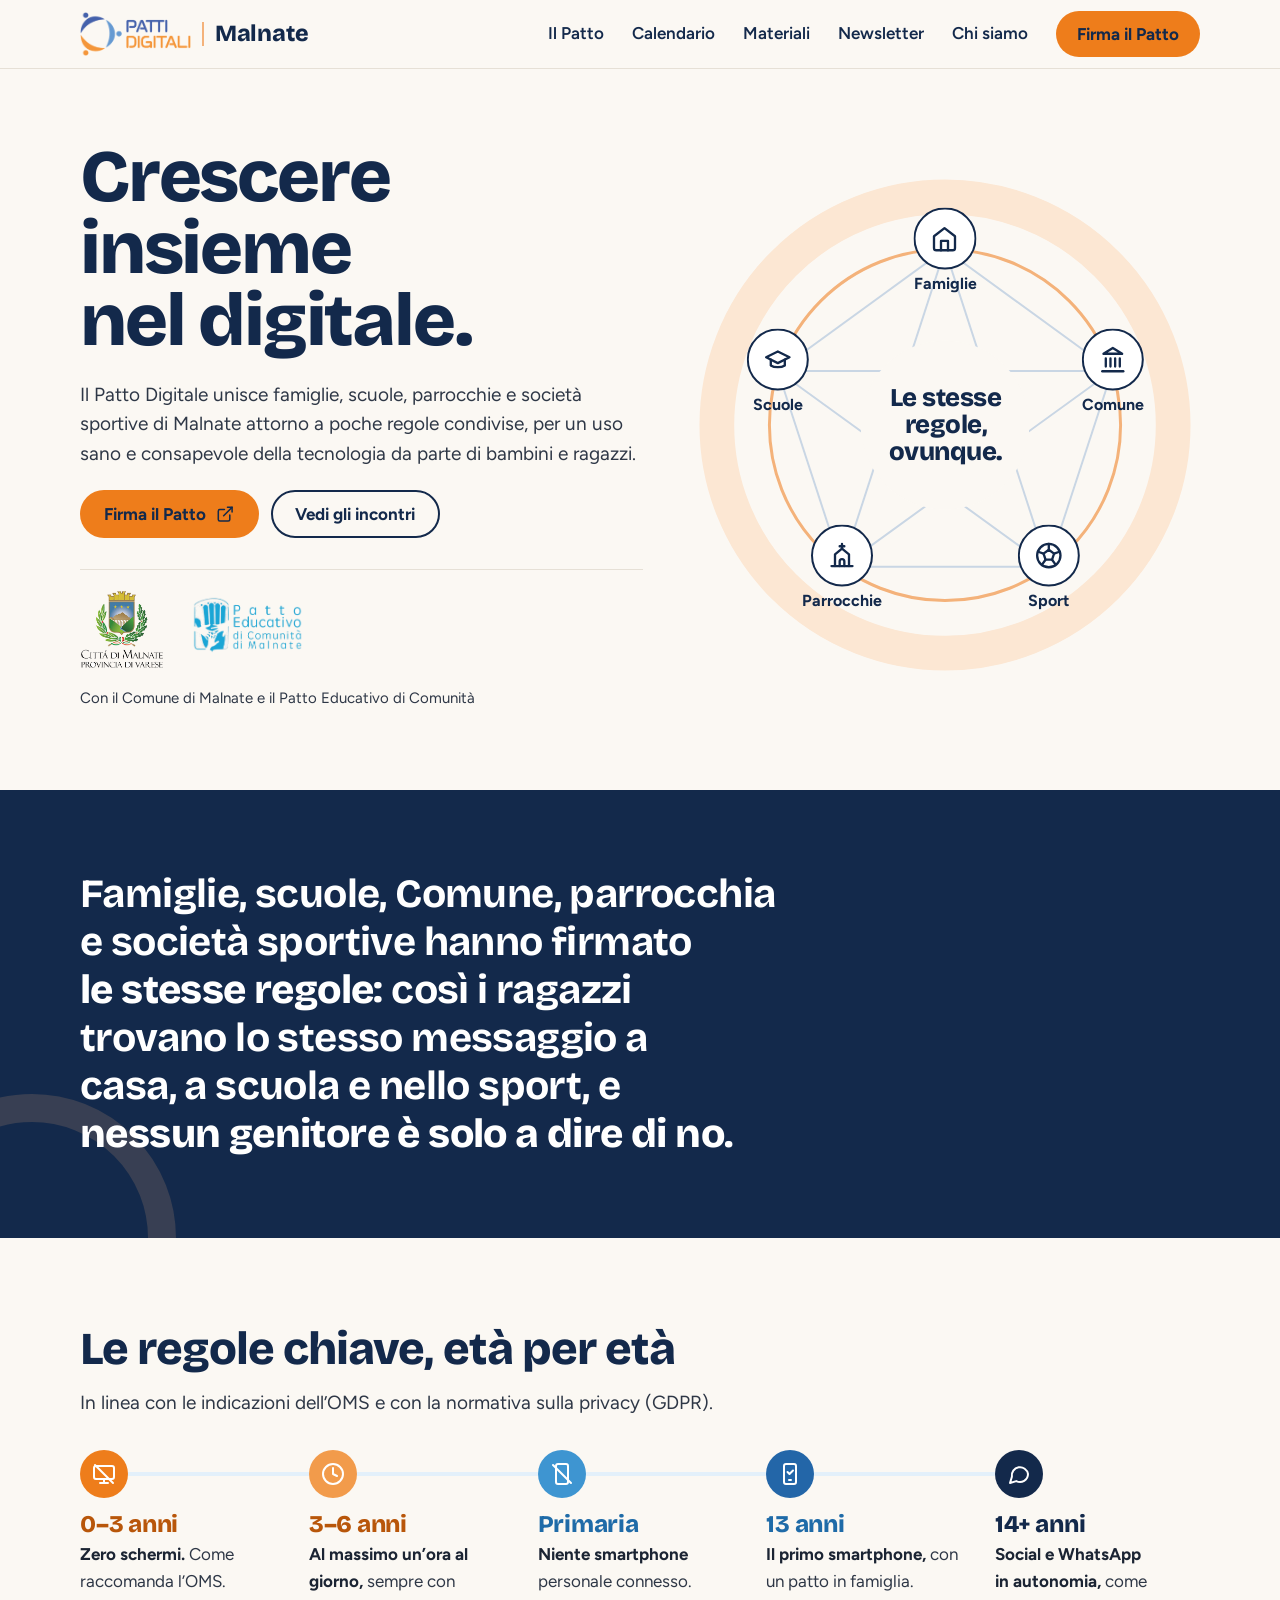
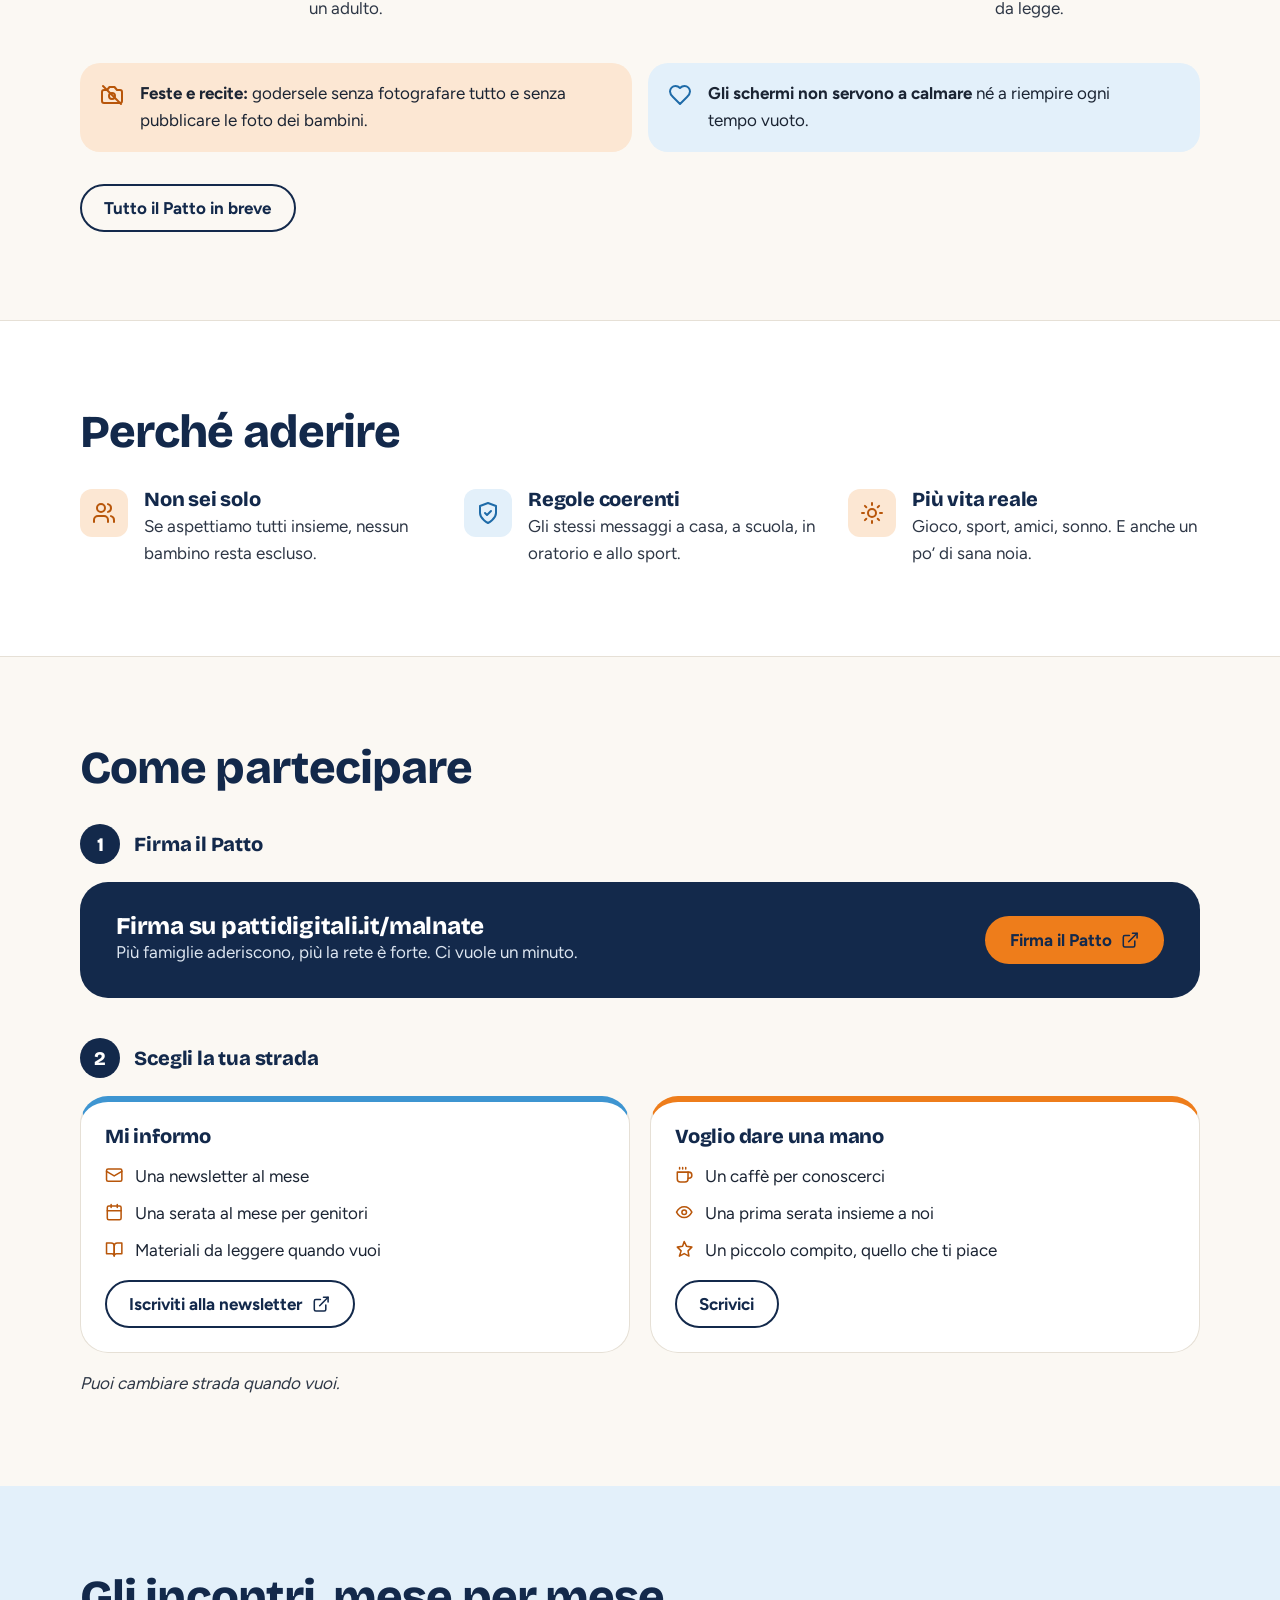
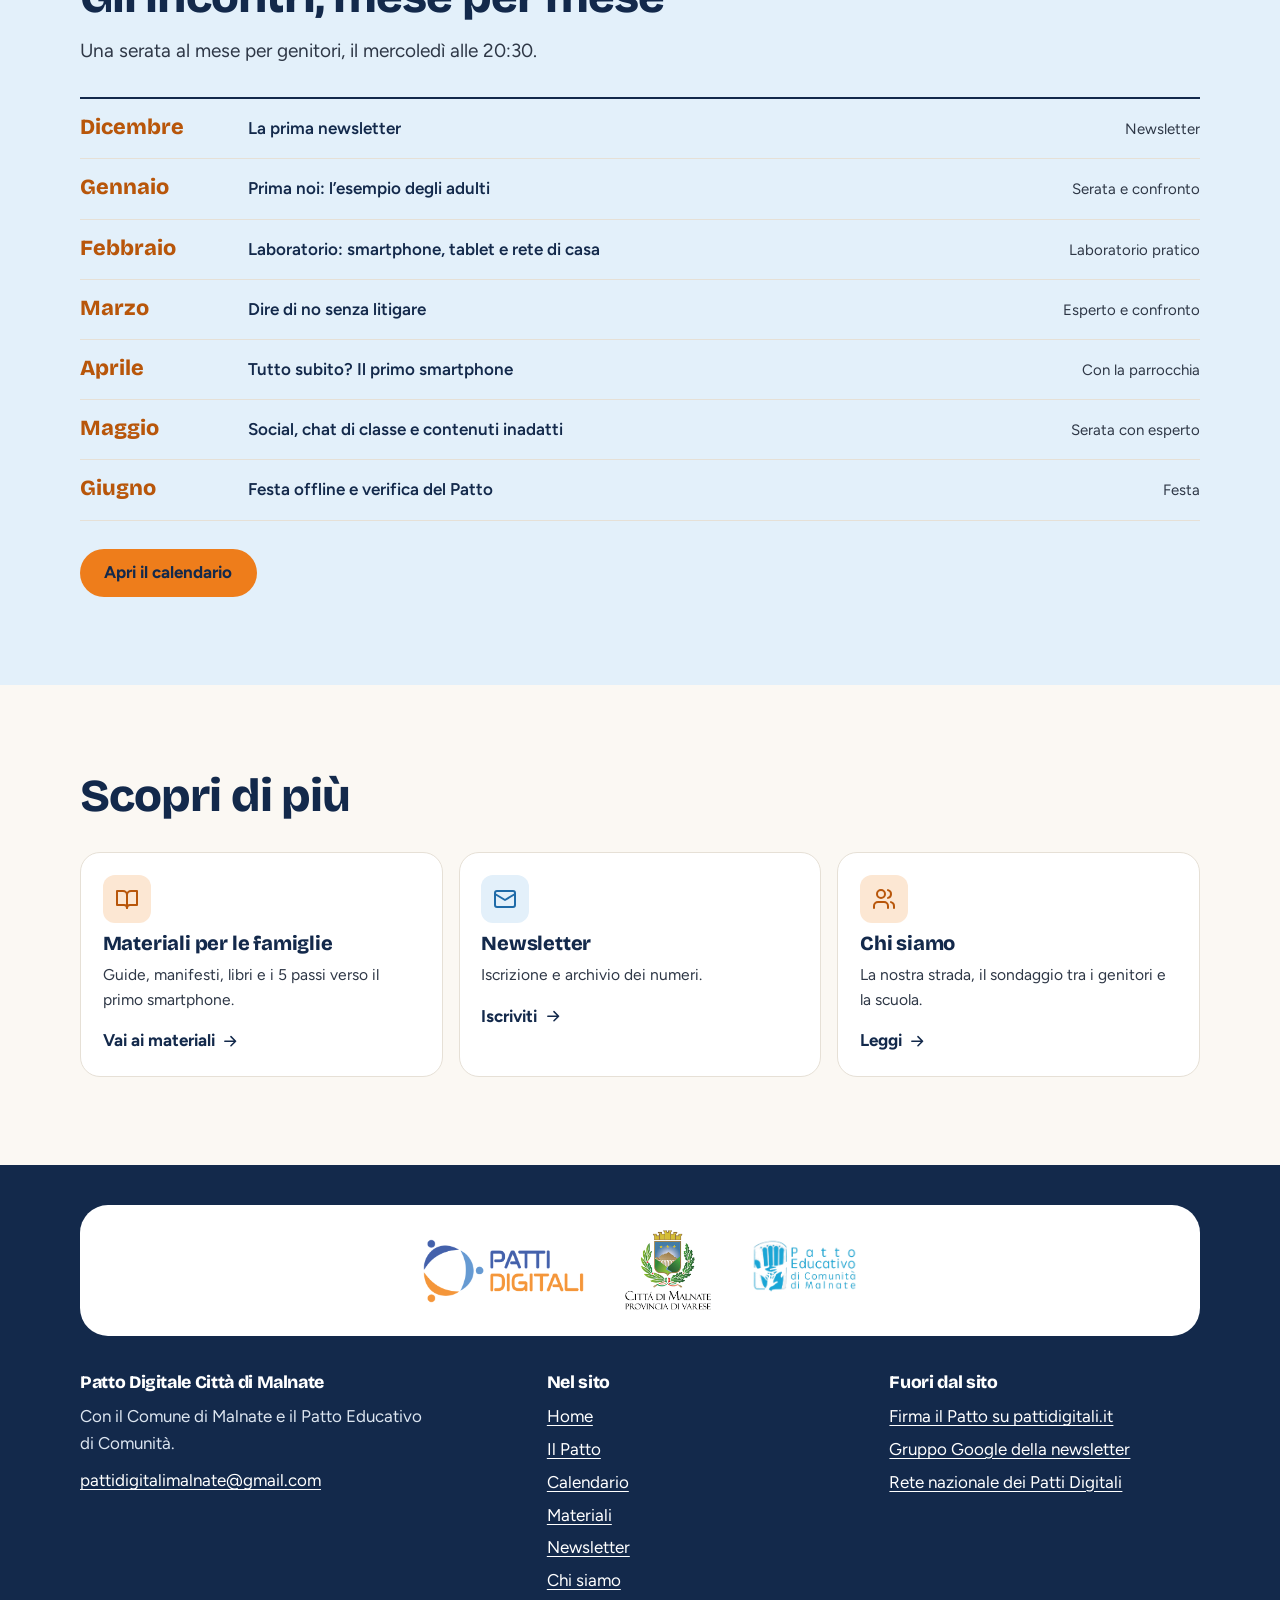
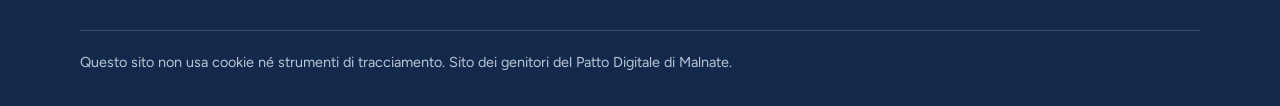
==== index.html @ 0e52ad3f "Nuovo logo e scritta Malnate accanto al logo nell'header Co-Authored-By: Claude Sonnet 5.5 <noreply@" ====
<!doctype html>
<html lang="it" class="no-js">
<head>
<meta charset="utf-8">
<meta name="viewport" content="width=device-width, initial-scale=1">
<title>Patti Digitali Malnate: crescere insieme nel digitale</title>
<meta name="description" content="Il Patto Digitale di Malnate unisce famiglie, scuole, Comune, parrocchie e società sportive attorno a poche regole condivise per un uso consapevole di smartphone e schermi.">
<meta name="theme-color" content="#13294b">
<meta property="og:type" content="website">
<meta property="og:locale" content="it_IT">
<meta property="og:site_name" content="Patti Digitali Malnate">
<meta property="og:title" content="Patti Digitali Malnate: crescere insieme nel digitale">
<meta property="og:description" content="Il Patto Digitale di Malnate unisce famiglie, scuole, Comune, parrocchie e società sportive attorno a poche regole condivise per un uso consapevole di smartphone e schermi.">
<meta property="og:image" content="assets/img/og-image.png">
<meta name="twitter:card" content="summary_large_image">
<link rel="icon" href="favicon.ico" sizes="any">
<link rel="icon" type="image/png" sizes="32x32" href="assets/img/favicon-32.png">
<link rel="apple-touch-icon" href="assets/img/apple-touch-icon.png">
<link rel="preload" href="assets/fonts/bricolage-grotesque-latin-wght-normal.woff2" as="font" type="font/woff2" crossorigin>
<link rel="preload" href="assets/fonts/figtree-latin-wght-normal.woff2" as="font" type="font/woff2" crossorigin>
<link rel="stylesheet" href="assets/css/style.css">
<script>document.documentElement.className="js"</script>
</head>
<body>
<a class="skip" href="#contenuto">Vai al contenuto</a>
<header class="site-header">
  <div class="container site-header__bar">
    <a class="brand" href="index.html" aria-label="Patti Digitali Malnate, pagina iniziale"><img src="assets/img/logo-patti-digitali.png" alt="" width="1000" height="398"><span class="brand__place">Malnate</span></a>
    <nav class="nav" aria-label="Menu principale" data-open="false">
      <button class="nav__toggle" type="button" aria-expanded="false" aria-controls="menu"><svg class="icon icon--s" viewBox="0 0 24 24" aria-hidden="true"><path d="M4 6h16M4 12h16M4 18h16"/></svg><span class="nav__toggle-label">Menu</span></button>
      <ul class="nav__list" id="menu">
        <li><a class="nav__link" href="il-patto.html">Il Patto</a></li><li><a class="nav__link" href="calendario.html">Calendario</a></li><li><a class="nav__link" href="materiali.html">Materiali</a></li><li><a class="nav__link" href="newsletter.html">Newsletter</a></li><li><a class="nav__link" href="chi-siamo.html">Chi siamo</a></li>
        <li class="nav__cta"><a class="btn btn--primary" href="https://pattidigitali.it/malnate/" target="_blank" rel="noopener">Firma il Patto</a></li>
      </ul>
    </nav>
  </div>
</header>
<main id="contenuto">

<section class="hero">
  <div class="container hero__grid">
    <div class="hero__text">
      <h1>Crescere insieme nel digitale.</h1>
      <p class="lead">Il Patto Digitale unisce famiglie, scuole, parrocchie e società sportive di Malnate attorno a poche regole condivise, per un uso sano e consapevole della tecnologia da parte di bambini e ragazzi.</p>
      <div class="btn-row">
        <a class="btn btn--primary" href="https://pattidigitali.it/malnate/" target="_blank" rel="noopener">Firma il Patto<svg class="icon icon--s" viewBox="0 0 24 24" aria-hidden="true"><path d="M15 3h6v6"/><path d="M10 14 21 3"/><path d="M18 13v6a2 2 0 0 1-2 2H5a2 2 0 0 1-2-2V8a2 2 0 0 1 2-2h6"/></svg></a>
        <a class="btn btn--ghost" href="calendario.html">Vedi gli incontri</a>
      </div>
      <div class="hero__partners">
        <img src="assets/img/logo-comune-malnate.png" alt="Città di Malnate, Provincia di Varese" width="329" height="312">
        <img src="assets/img/logo-patto-educativo.png" alt="Patto Educativo di Comunità di Malnate" width="245" height="150">
        <span>Con il Comune di Malnate e il Patto Educativo di Comunità</span>
      </div>
    </div>
    <div class="rete" role="group" aria-label="Famiglie, scuole, parrocchie, società sportive e Comune firmano le stesse regole">
  <svg class="rete__svg" viewBox="0 0 100 100" aria-hidden="true">
    <circle cx="50" cy="50" r="46" fill="none" stroke="#fce7d3" stroke-width="7"/>
    <circle cx="50" cy="50" r="35.4" fill="none" stroke="#f4b27a" stroke-width="0.6"/>
    <g stroke="#c9d6e4" stroke-width="0.4"><line x1="50" y1="14.6" x2="83.7" y2="39.1"/><line x1="50" y1="14.6" x2="70.8" y2="78.6"/><line x1="50" y1="14.6" x2="29.2" y2="78.6"/><line x1="50" y1="14.6" x2="16.3" y2="39.1"/><line x1="83.7" y1="39.1" x2="70.8" y2="78.6"/><line x1="83.7" y1="39.1" x2="29.2" y2="78.6"/><line x1="83.7" y1="39.1" x2="16.3" y2="39.1"/><line x1="70.8" y1="78.6" x2="29.2" y2="78.6"/><line x1="70.8" y1="78.6" x2="16.3" y2="39.1"/><line x1="29.2" y1="78.6" x2="16.3" y2="39.1"/></g>
    <circle cx="50" cy="50" r="17" fill="#fbf8f3"/>
  </svg>
  <p class="rete__center">Le stesse regole, ovunque.</p>
  <ul class="rete__list"><li class="rete__node" style="--x:50%;--y:14.6%;--i:0"><span class="rete__icon"><svg class="icon" viewBox="0 0 24 24" aria-hidden="true"><path d="m3 10 9-7 9 7v10a2 2 0 0 1-2 2H5a2 2 0 0 1-2-2z"/><path d="M9 22v-8h6v8"/></svg></span><span class="rete__label">Famiglie</span></li><li class="rete__node" style="--x:83.7%;--y:39.1%;--i:1"><span class="rete__icon"><svg class="icon" viewBox="0 0 24 24" aria-hidden="true"><path d="M3 22h18"/><path d="M6 18v-7M10 18v-7M14 18v-7M18 18v-7"/><path d="M12 2 20 7H4z"/></svg></span><span class="rete__label">Comune</span></li><li class="rete__node" style="--x:70.8%;--y:78.6%;--i:2"><span class="rete__icon"><svg class="icon" viewBox="0 0 24 24" aria-hidden="true"><circle cx="12" cy="12" r="10"/><path d="m12 7 4.5 3.3-1.7 5.2H9.2l-1.7-5.2z"/><path d="M12 7V2M16.5 10.3l4.6-1.6M14.8 15.5l2.9 4M9.2 15.5l-2.9 4M7.5 10.3 2.9 8.7"/></svg></span><span class="rete__label">Sport</span></li><li class="rete__node" style="--x:29.2%;--y:78.6%;--i:3"><span class="rete__icon"><svg class="icon" viewBox="0 0 24 24" aria-hidden="true"><path d="M12 2v4M10 4h4"/><path d="M6 21V11l6-5 6 5v10"/><path d="M3 21h18"/><path d="M10 21v-4a2 2 0 0 1 4 0v4"/></svg></span><span class="rete__label">Parrocchie</span></li><li class="rete__node" style="--x:16.3%;--y:39.1%;--i:4"><span class="rete__icon"><svg class="icon" viewBox="0 0 24 24" aria-hidden="true"><path d="M22 10 12 5 2 10l10 5 10-5z"/><path d="M6 12v5c3 2 9 2 12 0v-5"/></svg></span><span class="rete__label">Scuole</span></li></ul>
</div>
  </div>
</section>

<section class="band">
  <div class="container">
    <blockquote class="band__quote">Famiglie, scuole, Comune, parrocchia e società sportive hanno firmato <strong>le stesse regole</strong>: così i ragazzi trovano lo stesso messaggio a casa, a scuola e nello sport, e <strong>nessun genitore è solo a dire di no</strong>.</blockquote>
  </div>
</section>

<section class="section">
  <div class="container">
    <div class="section__head">
      <h2>Le regole chiave, età per età</h2>
      <p class="lead">In linea con le indicazioni dell’OMS e con la normativa sulla privacy (GDPR).</p>
    </div>
    <ol class="eta" aria-label="Le regole, dall’infanzia all’adolescenza"><li class="eta__item" style="--c:#ee7d1b;--c-text:#b8560a">
  <span class="eta__icon"><svg class="icon" viewBox="0 0 24 24" aria-hidden="true"><rect x="2" y="4" width="20" height="13" rx="2"/><path d="M8 21h8M12 17v4"/><path d="M3 3l18 18"/></svg></span>
  <div>
    <h3 class="eta__age">0–3 anni</h3>
    <p class="eta__text"><strong>Zero schermi.</strong> Come raccomanda l’OMS.</p>
  </div>
</li><li class="eta__item" style="--c:#f29b4b;--c-text:#b8560a">
  <span class="eta__icon"><svg class="icon" viewBox="0 0 24 24" aria-hidden="true"><circle cx="12" cy="12" r="10"/><path d="M12 6v6l4 2"/></svg></span>
  <div>
    <h3 class="eta__age">3–6 anni</h3>
    <p class="eta__text"><strong>Al massimo un’ora al giorno,</strong> sempre con un adulto.</p>
  </div>
</li><li class="eta__item" style="--c:#3e95d1;--c-text:#1f6ba8">
  <span class="eta__icon"><svg class="icon" viewBox="0 0 24 24" aria-hidden="true"><rect x="6" y="2" width="12" height="20" rx="2"/><path d="M3 3l18 18"/></svg></span>
  <div>
    <h3 class="eta__age">Primaria</h3>
    <p class="eta__text"><strong>Niente smartphone</strong> personale connesso.</p>
  </div>
</li><li class="eta__item" style="--c:#2366a8;--c-text:#1f6ba8">
  <span class="eta__icon"><svg class="icon" viewBox="0 0 24 24" aria-hidden="true"><rect x="6" y="2" width="12" height="20" rx="2"/><path d="M11 18h2"/><path d="m9.5 10 2 2 3.5-3.5"/></svg></span>
  <div>
    <h3 class="eta__age">13 anni</h3>
    <p class="eta__text"><strong>Il primo smartphone,</strong> con un patto in famiglia.</p>
  </div>
</li><li class="eta__item" style="--c:#13294b;--c-text:#13294b">
  <span class="eta__icon"><svg class="icon" viewBox="0 0 24 24" aria-hidden="true"><path d="M21 12a8 8 0 0 1-11.7 7.1L3 21l1.9-6.3A8 8 0 1 1 21 12z"/></svg></span>
  <div>
    <h3 class="eta__age">14+ anni</h3>
    <p class="eta__text"><strong>Social e WhatsApp in autonomia,</strong> come da legge.</p>
  </div>
</li></ol>
    <div class="notes">
  <p class="note"><svg class="icon" viewBox="0 0 24 24" aria-hidden="true"><path d="M14.5 4h-5L7 7H4a2 2 0 0 0-2 2v9a2 2 0 0 0 2 2h16a2 2 0 0 0 2-2V9a2 2 0 0 0-2-2h-3z"/><circle cx="12" cy="13" r="3"/><path d="M3 3l18 18"/></svg><span><strong>Feste e recite:</strong> godersele senza fotografare tutto e senza pubblicare le foto dei bambini.</span></p>
  <p class="note note--sky"><svg class="icon" viewBox="0 0 24 24" aria-hidden="true"><path d="M19 14c1.5-1.5 3-3.2 3-5.5A5.5 5.5 0 0 0 16.5 3c-1.8 0-3 .5-4.5 2-1.5-1.5-2.7-2-4.5-2A5.5 5.5 0 0 0 2 8.5c0 2.3 1.5 4 3 5.5l7 7z"/></svg><span><strong>Gli schermi non servono a calmare</strong> né a riempire ogni tempo vuoto.</span></p>
</div>
    <p style="margin-top:2rem"><a class="btn btn--ghost" href="il-patto.html">Tutto il Patto in breve</a></p>
  </div>
</section>

<section class="section section--white">
  <div class="container">
    <div class="section__head"><h2>Perché aderire</h2></div>
    <ul class="reasons">
      <li class="reason"><span class="reason__icon"><svg class="icon" viewBox="0 0 24 24" aria-hidden="true"><path d="M16 21v-2a4 4 0 0 0-4-4H6a4 4 0 0 0-4 4v2"/><circle cx="9" cy="7" r="4"/><path d="M22 21v-2a4 4 0 0 0-3-3.87"/><path d="M16 3.13a4 4 0 0 1 0 7.75"/></svg></span><div><h3>Non sei solo</h3><p>Se aspettiamo tutti insieme, nessun bambino resta escluso.</p></div></li>
      <li class="reason"><span class="reason__icon"><svg class="icon" viewBox="0 0 24 24" aria-hidden="true"><path d="M12 22s8-4 8-10V5l-8-3-8 3v7c0 6 8 10 8 10z"/><path d="m9 12 2 2 4-4"/></svg></span><div><h3>Regole coerenti</h3><p>Gli stessi messaggi a casa, a scuola, in oratorio e allo sport.</p></div></li>
      <li class="reason"><span class="reason__icon"><svg class="icon" viewBox="0 0 24 24" aria-hidden="true"><circle cx="12" cy="12" r="4"/><path d="M12 2v2M12 20v2M4.9 4.9l1.4 1.4M17.7 17.7l1.4 1.4M2 12h2M20 12h2M4.9 19.1l1.4-1.4M17.7 6.3l1.4-1.4"/></svg></span><div><h3>Più vita reale</h3><p>Gioco, sport, amici, sonno. E anche un po’ di sana noia.</p></div></li>
    </ul>
  </div>
</section>

<section class="section" id="partecipa">
  <div class="container">
    <div class="section__head"><h2>Come partecipare</h2></div>
    <div class="steps">
      <div class="step">
        <div class="step__title"><span class="step__n" aria-hidden="true">1</span><h3>Firma il Patto</h3></div>
        <div class="sign">
          <div>
            <h3>Firma su pattidigitali.it/malnate</h3>
            <p>Più famiglie aderiscono, più la rete è forte. Ci vuole un minuto.</p>
          </div>
          <a class="btn btn--primary" href="https://pattidigitali.it/malnate/" target="_blank" rel="noopener">Firma il Patto<svg class="icon icon--s" viewBox="0 0 24 24" aria-hidden="true"><path d="M15 3h6v6"/><path d="M10 14 21 3"/><path d="M18 13v6a2 2 0 0 1-2 2H5a2 2 0 0 1-2-2V8a2 2 0 0 1 2-2h6"/></svg></a>
        </div>
      </div>
      <div class="step">
        <div class="step__title"><span class="step__n" aria-hidden="true">2</span><h3>Scegli la tua strada</h3></div>
        <div class="paths">
          <div class="path path--info">
            <h3>Mi informo</h3>
            <ul class="path__list">
              <li><svg class="icon icon--s" viewBox="0 0 24 24" aria-hidden="true"><rect x="2" y="4" width="20" height="16" rx="2"/><path d="m22 7-10 6L2 7"/></svg><span>Una newsletter al mese</span></li>
              <li><svg class="icon icon--s" viewBox="0 0 24 24" aria-hidden="true"><rect x="3" y="4" width="18" height="18" rx="2"/><path d="M16 2v4M8 2v4M3 10h18"/></svg><span>Una serata al mese per genitori</span></li>
              <li><svg class="icon icon--s" viewBox="0 0 24 24" aria-hidden="true"><path d="M2 4h6a4 4 0 0 1 4 4v13a3 3 0 0 0-3-3H2z"/><path d="M22 4h-6a4 4 0 0 0-4 4v13a3 3 0 0 1 3-3h7z"/></svg><span>Materiali da leggere quando vuoi</span></li>
            </ul>
            <a class="btn btn--ghost" href="https://groups.google.com/g/pattidigitalimalnate" target="_blank" rel="noopener">Iscriviti alla newsletter<svg class="icon icon--s" viewBox="0 0 24 24" aria-hidden="true"><path d="M15 3h6v6"/><path d="M10 14 21 3"/><path d="M18 13v6a2 2 0 0 1-2 2H5a2 2 0 0 1-2-2V8a2 2 0 0 1 2-2h6"/></svg></a>
          </div>
          <div class="path path--help">
            <h3>Voglio dare una mano</h3>
            <ul class="path__list">
              <li><svg class="icon icon--s" viewBox="0 0 24 24" aria-hidden="true"><path d="M17 8h1a4 4 0 1 1 0 8h-1"/><path d="M3 8h14v9a4 4 0 0 1-4 4H7a4 4 0 0 1-4-4z"/><path d="M6 2v2M10 2v2M14 2v2"/></svg><span>Un caffè per conoscerci</span></li>
              <li><svg class="icon icon--s" viewBox="0 0 24 24" aria-hidden="true"><path d="M2 12s3.6-7 10-7 10 7 10 7-3.6 7-10 7-10-7-10-7z"/><circle cx="12" cy="12" r="3"/></svg><span>Una prima serata insieme a noi</span></li>
              <li><svg class="icon icon--s" viewBox="0 0 24 24" aria-hidden="true"><path d="m12 2 3.1 6.3 6.9 1-5 4.9 1.2 6.8-6.2-3.3-6.2 3.3L8 14.2l-5-4.9 6.9-1z"/></svg><span>Un piccolo compito, quello che ti piace</span></li>
            </ul>
            <a class="btn btn--ghost" href="mailto:pattidigitalimalnate@gmail.com">Scrivici</a>
          </div>
        </div>
        <p class="hint">Puoi cambiare strada quando vuoi.</p>
      </div>
    </div>
  </div>
</section>

<section class="section section--sky">
  <div class="container">
    <div class="section__head">
      <h2>Gli incontri, mese per mese</h2>
      <p class="lead">Una serata al mese per genitori, il mercoledì alle 20:30.</p>
    </div>
    <ol class="agenda" data-agenda aria-live="polite"><li class="agenda__row"><span class="agenda__title">Carico il calendario…</span></li></ol>
<noscript><p>Per vedere il calendario serve JavaScript. In alternativa scrivici e ti rispondiamo.</p></noscript>
    <p style="margin-top:1.75rem"><a class="btn btn--primary" href="calendario.html">Apri il calendario</a></p>
  </div>
</section>

<section class="section">
  <div class="container">
    <div class="section__head"><h2>Scopri di più</h2></div>
    <div class="cards-link">
      <a class="card-link" href="materiali.html"><span class="card-link__icon"><svg class="icon" viewBox="0 0 24 24" aria-hidden="true"><path d="M2 4h6a4 4 0 0 1 4 4v13a3 3 0 0 0-3-3H2z"/><path d="M22 4h-6a4 4 0 0 0-4 4v13a3 3 0 0 1 3-3h7z"/></svg></span><h3>Materiali per le famiglie</h3><p>Guide, manifesti, libri e i 5 passi verso il primo smartphone.</p><span class="card-link__go">Vai ai materiali <svg class="icon icon--s" viewBox="0 0 24 24" aria-hidden="true"><path d="M5 12h14M13 6l6 6-6 6"/></svg></span></a>
      <a class="card-link" href="newsletter.html"><span class="card-link__icon"><svg class="icon" viewBox="0 0 24 24" aria-hidden="true"><rect x="2" y="4" width="20" height="16" rx="2"/><path d="m22 7-10 6L2 7"/></svg></span><h3>Newsletter</h3><p>Iscrizione e archivio dei numeri.</p><span class="card-link__go">Iscriviti <svg class="icon icon--s" viewBox="0 0 24 24" aria-hidden="true"><path d="M5 12h14M13 6l6 6-6 6"/></svg></span></a>
      <a class="card-link" href="chi-siamo.html"><span class="card-link__icon"><svg class="icon" viewBox="0 0 24 24" aria-hidden="true"><path d="M16 21v-2a4 4 0 0 0-4-4H6a4 4 0 0 0-4 4v2"/><circle cx="9" cy="7" r="4"/><path d="M22 21v-2a4 4 0 0 0-3-3.87"/><path d="M16 3.13a4 4 0 0 1 0 7.75"/></svg></span><h3>Chi siamo</h3><p>La nostra strada, il sondaggio tra i genitori e la scuola.</p><span class="card-link__go">Leggi <svg class="icon icon--s" viewBox="0 0 24 24" aria-hidden="true"><path d="M5 12h14M13 6l6 6-6 6"/></svg></span></a>
    </div>
  </div>
</section>

</main>
<footer class="site-footer">
  <div class="container">
    <div class="partners">
      <img src="assets/img/logo-patti-digitali.png" alt="Patti Digitali" width="1000" height="398">
      <img class="is-tall" src="assets/img/logo-comune-malnate.png" alt="Città di Malnate, Provincia di Varese" width="329" height="312">
      <img src="assets/img/logo-patto-educativo.png" alt="Patto Educativo di Comunità di Malnate" width="245" height="150">
    </div>
    <div class="footer-grid">
      <div>
        <h2>Patto Digitale Città di Malnate</h2>
        <p>Con il Comune di Malnate e il Patto Educativo di Comunità.</p>
        <p style="margin-top:.6rem"><a href="mailto:pattidigitalimalnate@gmail.com">pattidigitalimalnate@gmail.com</a></p>
      </div>
      <div>
        <h2>Nel sito</h2>
        <ul><li><a href="index.html">Home</a></li><li><a href="il-patto.html">Il Patto</a></li><li><a href="calendario.html">Calendario</a></li><li><a href="materiali.html">Materiali</a></li><li><a href="newsletter.html">Newsletter</a></li><li><a href="chi-siamo.html">Chi siamo</a></li></ul>
      </div>
      <div>
        <h2>Fuori dal sito</h2>
        <ul>
          <li><a href="https://pattidigitali.it/malnate/" target="_blank" rel="noopener">Firma il Patto su pattidigitali.it</a></li>
          <li><a href="https://groups.google.com/g/pattidigitalimalnate" target="_blank" rel="noopener">Gruppo Google della newsletter</a></li>
          <li><a href="https://pattidigitali.it" target="_blank" rel="noopener">Rete nazionale dei Patti Digitali</a></li>
        </ul>
      </div>
    </div>
    <p class="footer-legal">Questo sito non usa cookie né strumenti di tracciamento. Sito dei genitori del Patto Digitale di Malnate.</p>
  </div>
</footer>
<script src="assets/js/main.js" defer></script>
</body>
</html>
---- assets/css/style.css ----
/* Patti Digitali Malnate — stile condiviso. Mobile prima, poi laptop (da 60rem). */

@font-face {
  font-family: "Bricolage Grotesque";
  src: url("../fonts/bricolage-grotesque-latin-wght-normal.woff2") format("woff2");
  font-weight: 200 800;
  font-display: swap;
}
@font-face {
  font-family: "Figtree";
  src: url("../fonts/figtree-latin-wght-normal.woff2") format("woff2");
  font-weight: 300 900;
  font-display: swap;
}

:root {
  --navy: #13294b;
  --ink: #1b2433;
  --ink-soft: #2e3746;
  --orange: #ee7d1b;
  --orange-deep: #b8560a;
  --peach: #f4b27a;
  --peach-pale: #fce7d3;
  --cream: #fbf8f3;
  --sky: #e3f0fa;
  --blue: #2366a8;
  --blue-mid: #3e95d1;
  --blue-deep: #1f6ba8;
  --line: #e6e0d6;
  --grey: #ece8e0;
  --white: #fff;

  --display: "Bricolage Grotesque", "Trebuchet MS", system-ui, sans-serif;
  --text: "Figtree", system-ui, -apple-system, "Segoe UI", sans-serif;

  --r-s: 0.75rem;
  --r-m: 1.25rem;
  --r-l: 1.75rem;
  --gutter: 1.25rem;
  --section: clamp(3rem, 8vw, 5.5rem);
}

*,
*::before,
*::after {
  box-sizing: border-box;
}

html {
  -webkit-text-size-adjust: 100%;
  scroll-behavior: smooth;
}

body {
  margin: 0;
  font-family: var(--text);
  font-size: 1.0625rem;
  line-height: 1.6;
  color: var(--ink);
  background: var(--cream);
  overflow-x: hidden;
}

img,
svg {
  display: block;
  max-width: 100%;
}

h1,
h2,
h3 {
  margin: 0;
  font-family: var(--display);
  font-weight: 800;
  line-height: 1.05;
  letter-spacing: -0.02em;
  color: var(--navy);
  text-wrap: balance;
}
h1 { font-size: clamp(2.5rem, 9vw, 4.6rem); letter-spacing: -0.03em; line-height: 0.98; }
h2 { font-size: clamp(1.85rem, 5.6vw, 2.85rem); }
h3 { font-size: 1.25rem; letter-spacing: -0.01em; }

p { margin: 0; text-wrap: pretty; }
a { color: var(--navy); text-underline-offset: 0.18em; }
a:hover { color: var(--orange-deep); }

:focus-visible {
  outline: 3px solid var(--blue-mid);
  outline-offset: 3px;
  border-radius: 4px;
}

.container {
  width: min(100% - 2 * var(--gutter), 70rem);
  margin-inline: auto;
}

.skip {
  position: absolute;
  left: 1rem;
  top: -4rem;
  z-index: 100;
  padding: 0.6rem 1rem;
  background: var(--navy);
  color: var(--white);
  border-radius: var(--r-s);
}
.skip:focus { top: 1rem; color: var(--white); }

.icon {
  width: 1.5rem;
  height: 1.5rem;
  flex: none;
  fill: none;
  stroke: currentColor;
  stroke-width: 2;
  stroke-linecap: round;
  stroke-linejoin: round;
}
.icon--s { width: 1.15rem; height: 1.15rem; }

/* ---------- Pulsanti ---------- */
.btn {
  display: inline-flex;
  align-items: center;
  justify-content: center;
  gap: 0.6rem;
  min-height: 3rem;
  padding: 0.7rem 1.4rem;
  border-radius: 999px;
  border: 2px solid transparent;
  font: 700 1.0625rem/1.2 var(--text);
  text-decoration: none;
  cursor: pointer;
  transition: background-color 0.15s, color 0.15s, border-color 0.15s;
}
.btn--primary { background: var(--orange); color: var(--navy); }
.btn--primary:hover { background: #ff8f2e; color: var(--navy); }
.btn--ghost { border-color: var(--navy); color: var(--navy); background: transparent; }
.btn--ghost:hover { background: var(--navy); color: var(--white); }
.btn--on-dark { border-color: var(--peach); color: var(--white); background: transparent; }
.btn--on-dark:hover { background: var(--white); color: var(--navy); border-color: var(--white); }
.btn-row { display: flex; flex-wrap: wrap; gap: 0.75rem; }

/* ---------- Intestazione ---------- */
.site-header {
  position: sticky;
  top: 0;
  z-index: 50;
  background: rgba(251, 248, 243, 0.96);
  border-bottom: 1px solid var(--line);
  backdrop-filter: blur(8px);
}
.site-header__bar {
  display: flex;
  align-items: center;
  justify-content: space-between;
  gap: 1rem;
  min-height: 4.25rem;
}
.brand { display: flex; align-items: center; gap: 0.7rem; text-decoration: none; }
.brand img { height: 2.5rem; width: auto; }
.brand__place {
  padding-left: 0.7rem;
  border-left: 2px solid var(--peach);
  font: 800 1.2rem/1 var(--display);
  letter-spacing: -0.01em;
  color: var(--navy);
}

.nav__toggle {
  display: inline-flex;
  align-items: center;
  gap: 0.5rem;
  min-height: 2.75rem;
  padding: 0.4rem 0.9rem;
  border: 2px solid var(--navy);
  border-radius: 999px;
  background: transparent;
  color: var(--navy);
  font: 700 1rem/1 var(--text);
  cursor: pointer;
}
.nav__list {
  list-style: none;
  margin: 0;
  padding: 0;
}
.nav__link {
  display: block;
  padding: 0.7rem 0;
  font-weight: 600;
  color: var(--navy);
  text-decoration: none;
}
.nav__link:hover { color: var(--orange-deep); }
.nav__link[aria-current="page"] {
  box-shadow: inset 0 -3px 0 var(--orange);
}

/* Il menu a tendina vale solo se JavaScript è attivo: senza, i link restano visibili. */
.js .nav { position: static; }
.js .nav__list { display: none; }
.js .nav[data-open="true"] .nav__list {
  display: grid;
  position: absolute;
  left: 0;
  right: 0;
  top: 100%;
  padding: 0.5rem var(--gutter) 1.25rem;
  background: var(--white);
  border-bottom: 1px solid var(--line);
  box-shadow: 0 18px 30px -18px rgba(19, 41, 75, 0.35);
}
.js .nav[data-open="true"] .nav__link { padding: 0.9rem 0; border-bottom: 1px solid var(--line); }
.js .nav[data-open="true"] .nav__link[aria-current="page"] { box-shadow: none; color: var(--orange-deep); }
.nav__cta { margin-top: 1rem; }
.nav__cta .btn { width: 100%; }
html:not(.js) .site-header__bar { flex-wrap: wrap; padding-block: 0.5rem; }
html:not(.js) .nav__toggle { display: none; }
html:not(.js) .nav__list { display: flex; flex-wrap: wrap; gap: 0 1.25rem; }
html:not(.js) .nav__cta { display: none; }

@media (min-width: 60rem) {
  .brand img { height: 2.75rem; }
  .brand__place { font-size: 1.45rem; }
  .nav__toggle { display: none; }
  .js .nav__list,
  .js .nav[data-open="true"] .nav__list {
    display: flex;
    position: static;
    align-items: center;
    gap: 1.75rem;
    padding: 0;
    background: none;
    border: 0;
    box-shadow: none;
  }
  .nav__link,
  .js .nav[data-open="true"] .nav__link { padding: 0.5rem 0; border: 0; }
  .nav__cta { margin: 0; }
  .nav__cta .btn { width: auto; min-height: 2.75rem; padding-inline: 1.2rem; }
}

/* ---------- Sezioni ---------- */
.section { padding-block: var(--section); }
.section--tight { padding-block: calc(var(--section) * 0.6); }
.section--white { background: var(--white); border-block: 1px solid var(--line); }
.section--sky { background: var(--sky); }
.section__head { display: grid; gap: 0.9rem; max-width: 46rem; margin-bottom: 2rem; }
.lead { font-size: 1.1875rem; line-height: 1.55; color: var(--ink-soft); max-width: 40rem; }

/* anelli decorativi, come sulla locandina */
.rings { position: relative; overflow: hidden; isolation: isolate; }
.rings::before,
.rings::after {
  content: "";
  position: absolute;
  border-radius: 50%;
  z-index: -1;
  pointer-events: none;
}
.rings::before {
  right: -7.5rem;
  top: -8.5rem;
  width: 15rem;
  height: 15rem;
  border: 1.5rem solid var(--peach-pale);
}
.rings::after { display: none; }
@media (min-width: 60rem) {
  .rings::before { right: -8rem; top: -10rem; width: 26rem; height: 26rem; border-width: 2.25rem; }
  .rings::after { display: block; right: -1rem; top: -2rem; width: 13rem; height: 13rem; border: 2px solid var(--peach); }
}

/* ---------- Home: prima schermata ---------- */
.hero { padding-block: 2.5rem 3rem; }
.hero__grid { display: grid; gap: 2.5rem; align-items: center; }
.hero__text { display: grid; gap: 1.4rem; }
.hero__partners {
  display: flex;
  flex-wrap: wrap;
  align-items: center;
  gap: 1rem 1.75rem;
  margin-top: 0.5rem;
  padding-top: 1.25rem;
  border-top: 1px solid var(--line);
  font-size: 0.9375rem;
  color: var(--ink-soft);
}
.hero__partners img { height: 4.25rem; width: auto; }
.hero__partners img:first-child { height: 5rem; }
@media (min-width: 60rem) {
  .hero { padding-block: 4.5rem 5rem; }
  .hero__grid { grid-template-columns: 1.05fr 0.95fr; gap: 3rem; }
}

/* La rete: cinque attori attorno a un solo messaggio. */
.rete {
  position: relative;
  width: min(100%, 31rem);
  aspect-ratio: 1;
  margin-inline: auto;
}
.rete__svg { position: absolute; inset: 0; width: 100%; height: 100%; }
.rete__center {
  position: absolute;
  inset: 33%;
  display: grid;
  place-items: center;
  text-align: center;
  font: 800 clamp(1.05rem, 4.4vw, 1.6rem) / 1.05 var(--display);
  letter-spacing: -0.02em;
  color: var(--navy);
}
.rete__list { list-style: none; margin: 0; padding: 0; }
.rete__node {
  position: absolute;
  left: var(--x);
  top: var(--y);
  translate: -50% -50%;
  display: grid;
  justify-items: center;
  gap: 0.3rem;
}
.rete__icon {
  display: grid;
  place-items: center;
  width: 3.4rem;
  height: 3.4rem;
  border-radius: 50%;
  background: var(--white);
  border: 2px solid var(--navy);
  color: var(--navy);
}
.rete__label { font-weight: 700; font-size: 0.9rem; line-height: 1.1; color: var(--navy); }
@media (min-width: 60rem) {
  .rete__icon { width: 3.9rem; height: 3.9rem; }
  .rete__icon .icon { width: 1.75rem; height: 1.75rem; }
  .rete__label { font-size: 1rem; }
}
@media (prefers-reduced-motion: no-preference) {
  .rete__node { animation: pop 0.6s cubic-bezier(0.2, 0.9, 0.3, 1.2) both; animation-delay: calc(0.15s + var(--i) * 0.12s); }
  @keyframes pop {
    from { opacity: 0; scale: 0.6; }
    to { opacity: 1; scale: 1; }
  }
}

/* ---------- Messaggio chiave (fascia blu) ---------- */
.band {
  position: relative;
  overflow: hidden;
  background: var(--navy);
  color: var(--white);
  padding-block: clamp(3rem, 8vw, 5rem);
}
.band::before {
  content: "";
  position: absolute;
  left: -7rem;
  bottom: -9rem;
  width: 18rem;
  height: 18rem;
  border-radius: 50%;
  border: 1.75rem solid rgba(244, 178, 122, 0.16);
}
.band__quote {
  position: relative;
  margin: 0;
  max-width: 46rem;
  font: 700 clamp(1.5rem, 5vw, 2.5rem) / 1.2 var(--display);
  letter-spacing: -0.015em;
  text-wrap: balance;
}
.band__quote strong { font-weight: 800; }

/* ---------- Le regole, età per età ---------- */
.eta { list-style: none; margin: 0; padding: 0; display: grid; gap: 1.75rem; }
.eta__item {
  position: relative;
  display: grid;
  align-content: start;
  grid-template-columns: 3rem 1fr;
  column-gap: 1rem;
}
.eta__item::before {
  content: "";
  position: absolute;
  left: 1.5rem;
  top: 3rem;
  bottom: -1.75rem;
  width: 4px;
  translate: -50% 0;
  background: var(--sky);
}
.eta__item:last-child::before { display: none; }
.eta__icon {
  position: relative;
  z-index: 1;
  display: grid;
  place-items: center;
  width: 3rem;
  height: 3rem;
  border-radius: 50%;
  color: var(--white);
  background: var(--c, var(--navy));
}
.eta__age { font-size: 1.5rem; color: var(--c-text, var(--navy)); }
.eta__text { margin-top: 0.25rem; color: var(--ink-soft); }
.eta__text strong { color: var(--ink); }
@media (min-width: 60rem) {
  .eta { grid-template-columns: repeat(5, 1fr); gap: 1.5rem; }
  .eta__item { grid-template-columns: 1fr; row-gap: 0.9rem; }
  .eta__item::before {
    left: 3rem;
    right: -1.5rem;
    top: 1.5rem;
    bottom: auto;
    width: auto;
    height: 4px;
    translate: 0 -50%;
  }
}

.notes { display: grid; gap: 1rem; margin-top: 2.5rem; }
.note {
  display: flex;
  gap: 1rem;
  align-items: flex-start;
  padding: 1.1rem 1.25rem;
  border-radius: var(--r-m);
  background: var(--peach-pale);
  color: var(--ink);
}
.note .icon { color: var(--orange-deep); margin-top: 0.15rem; }
.note--sky { background: var(--sky); }
.note--sky .icon { color: var(--blue-deep); }
@media (min-width: 48rem) { .notes { grid-template-columns: 1fr 1fr; } }

/* ---------- Perché aderire ---------- */
.reasons { display: grid; gap: 1.5rem; list-style: none; margin: 0; padding: 0; }
.reason { display: flex; gap: 1rem; align-items: flex-start; }
.reason__icon {
  display: grid;
  place-items: center;
  flex: none;
  width: 3rem;
  height: 3rem;
  border-radius: var(--r-s);
  background: var(--peach-pale);
  color: var(--orange-deep);
}
.reason:nth-child(2) .reason__icon { background: var(--sky); color: var(--blue-deep); }
.reason p { color: var(--ink-soft); margin-top: 0.2rem; }
@media (min-width: 48rem) { .reasons { grid-template-columns: repeat(3, 1fr); gap: 2rem; } }

/* ---------- Come partecipare ---------- */
.steps { display: grid; gap: 2.5rem; }
.step { display: grid; gap: 1.1rem; }
.step__title { display: flex; align-items: center; gap: 0.9rem; }
.step__n {
  display: grid;
  place-items: center;
  flex: none;
  width: 2.5rem;
  height: 2.5rem;
  border-radius: 50%;
  background: var(--navy);
  color: var(--white);
  font: 800 1.2rem/1 var(--display);
}
.sign {
  display: grid;
  gap: 1.25rem;
  padding: 1.5rem;
  border-radius: var(--r-l);
  background: var(--navy);
  color: var(--white);
}
.sign h3 { color: var(--white); font-size: 1.5rem; }
.sign p { color: #dce5f0; max-width: 34rem; }
@media (min-width: 48rem) {
  .sign { grid-template-columns: 1fr auto; align-items: center; padding: 2rem 2.25rem; gap: 2rem; }
}

.paths { display: grid; gap: 1.25rem; }
.path {
  display: grid;
  gap: 1rem;
  align-content: start;
  padding: 1.5rem;
  border-radius: var(--r-l);
  background: var(--white);
  border: 1px solid var(--line);
}
.path--info { border-top: 6px solid var(--blue-mid); }
.path--help { border-top: 6px solid var(--orange); }
.path__list { list-style: none; margin: 0; padding: 0; display: grid; gap: 0.6rem; }
.path__list li { display: flex; gap: 0.7rem; align-items: flex-start; }
.path__list .icon { color: var(--orange-deep); margin-top: 0.2rem; }
.path .btn { justify-self: start; }
.hint { color: var(--ink-soft); font-style: italic; }
@media (min-width: 48rem) { .paths { grid-template-columns: 1fr 1fr; } }

/* ---------- Calendario ---------- */
.agenda { list-style: none; margin: 0; padding: 0; border-top: 2px solid var(--navy); }
.agenda__row {
  display: grid;
  gap: 0.2rem 1.5rem;
  padding: 1rem 0;
  border-bottom: 1px solid var(--line);
}
.agenda__month { font: 800 1.35rem/1.1 var(--display); color: var(--orange-deep); }
.agenda__title { font-weight: 600; color: var(--navy); }
.agenda__format { font-size: 0.9375rem; color: var(--ink-soft); }
.agenda__row.is-done .agenda__month,
.agenda__row.is-done .agenda__title { color: #6b7280; }
@media (min-width: 48rem) {
  .agenda__row { grid-template-columns: 9rem 1fr auto; align-items: baseline; }
}

.agenda-note { display: flex; gap: 0.7rem; align-items: center; margin-top: 1.25rem; color: var(--ink-soft); }
.agenda-note .icon { color: var(--orange-deep); }

.timeline { list-style: none; margin: 0; padding: 0; display: grid; gap: 1.5rem; }
.event { display: grid; gap: 0.6rem; }
.event__month { font: 800 1.9rem/1 var(--display); letter-spacing: -0.02em; color: var(--navy); }
.event__year { display: block; margin-top: 0.2rem; font: 600 0.95rem/1 var(--text); color: var(--ink-soft); }
.event__card {
  display: grid;
  gap: 0.9rem;
  padding: 1.35rem;
  border-radius: var(--r-m);
  background: var(--white);
  border: 1px solid var(--line);
}
.event.is-next .event__card { border: 2px solid var(--orange); }
.event.is-done .event__card { background: transparent; border-style: dashed; }
.event__pills { display: flex; flex-wrap: wrap; gap: 0.5rem; }
.pill {
  display: inline-block;
  padding: 0.2rem 0.75rem;
  border-radius: 999px;
  font-size: 0.875rem;
  font-weight: 700;
  line-height: 1.5;
  background: var(--sky);
  color: var(--blue-deep);
}
.pill--status { background: var(--peach-pale); color: #9a4608; }
.pill--next { background: var(--orange); color: var(--navy); }
.pill--done { background: var(--grey); color: #4a5363; }
.pill--ok { background: #dff2e4; color: #1d6b3a; }
.meta { list-style: none; margin: 0; padding: 0; display: grid; gap: 0.4rem; color: var(--ink-soft); }
.meta li { display: flex; gap: 0.6rem; align-items: flex-start; }
.meta .icon { color: var(--orange-deep); margin-top: 0.15rem; }
@media (min-width: 48rem) {
  .event { grid-template-columns: 10rem 1fr; gap: 2rem; align-items: start; }
  .event__month { padding-top: 1.2rem; }
}

/* ---------- Pagine interne ---------- */
.page-head { padding-block: 2.5rem 2.25rem; background: var(--cream); }
.page-head .container { display: grid; gap: 1rem; }
.page-head h1 { font-size: clamp(2.2rem, 7.5vw, 3.8rem); }
@media (min-width: 60rem) { .page-head { padding-block: 4rem 3.5rem; } }

.stack { display: grid; gap: 2.5rem; }
.stack--l { gap: clamp(3rem, 7vw, 4.5rem); }
.sub { display: grid; gap: 1rem; align-content: start; }
.prose { max-width: 42rem; display: grid; gap: 1rem; }
.prose ul { margin: 0; padding-left: 1.25rem; display: grid; gap: 0.5rem; }

/* Risorse (Materiali) */
.res-grid { display: grid; gap: 1rem; }
.resource {
  display: grid;
  grid-template-columns: auto 1fr auto;
  gap: 1rem;
  align-items: center;
  padding: 1.1rem 1.25rem;
  border-radius: var(--r-m);
  background: var(--white);
  border: 1px solid var(--line);
  text-decoration: none;
  color: var(--ink);
  transition: border-color 0.15s, transform 0.15s;
}
.resource:hover { border-color: var(--navy); color: var(--ink); }
.resource__icon {
  display: grid;
  place-items: center;
  width: 3rem;
  height: 3rem;
  border-radius: var(--r-s);
  background: var(--peach-pale);
  color: var(--orange-deep);
}
.resource--sky .resource__icon { background: var(--sky); color: var(--blue-deep); }
.resource__title { font: 800 1.15rem/1.2 var(--display); color: var(--navy); }
.resource__desc { margin-top: 0.15rem; font-size: 0.975rem; color: var(--ink-soft); }
.resource__go { color: var(--navy); }
@media (min-width: 60rem) { .res-grid--3 { grid-template-columns: repeat(3, 1fr); } .res-grid--3 .resource { grid-template-columns: 1fr auto; align-content: start; } .res-grid--3 .resource__icon { grid-column: 1 / -1; } }

.passi { list-style: none; margin: 0; padding: 0; display: grid; gap: 0.75rem; counter-reset: passo; }
.passo {
  position: relative;
  padding: 1rem 1.25rem 1rem 4.25rem;
  border-radius: var(--r-m);
  background: var(--white);
  border: 1px solid var(--line);
  counter-increment: passo;
}
.passo::before {
  content: counter(passo);
  position: absolute;
  left: 1rem;
  top: 0.9rem;
  display: grid;
  place-items: center;
  width: 2.3rem;
  height: 2.3rem;
  border-radius: 50%;
  background: var(--navy);
  color: var(--white);
  font: 800 1.1rem/1 var(--display);
}
.passo--ours { background: var(--sky); border-color: var(--blue-mid); }
.passo--ours::before { background: var(--orange); color: var(--navy); }
.passo h3 { font-size: 1.1rem; }
.passo p { margin-top: 0.15rem; color: var(--ink-soft); font-size: 0.975rem; }

.link-list { list-style: none; margin: 0; padding: 0; display: grid; gap: 0.9rem; max-width: 46rem; }
.link-list li { padding-bottom: 0.9rem; border-bottom: 1px solid var(--line); }
.link-list a { font-weight: 700; }
.link-list span { display: block; color: var(--ink-soft); font-size: 0.975rem; }

/* Chi siamo */
.strada { list-style: none; margin: 0; padding: 0; display: grid; gap: 0; max-width: 42rem; }
.tappa { position: relative; display: grid; grid-template-columns: 2rem 1fr; gap: 1rem; padding-bottom: 1.4rem; }
.tappa::before { content: ""; position: absolute; left: 1rem; top: 2rem; bottom: 0; width: 3px; translate: -50% 0; background: var(--line); }
.tappa:last-child::before { display: none; }
.tappa__dot { display: grid; place-items: center; width: 2rem; height: 2rem; border-radius: 50%; background: var(--white); border: 2px solid var(--line); color: var(--ink-soft); }
.tappa.is-done .tappa__dot { background: var(--navy); border-color: var(--navy); color: var(--white); }
.tappa.is-now .tappa__dot { background: var(--orange); border-color: var(--orange); color: var(--navy); box-shadow: 0 0 0 5px var(--peach-pale); }
.tappa__when { font-weight: 800; color: var(--navy); }
.tappa.is-now .tappa__when { color: var(--orange-deep); }
.tappa__what { color: var(--ink-soft); }
.tappa:not(.is-done):not(.is-now) .tappa__when { color: #5b6473; }

.bars { display: grid; gap: 0.85rem; max-width: 42rem; }
.bar { display: grid; gap: 0.3rem; }
.bar__head { display: flex; justify-content: space-between; gap: 1rem; font-weight: 600; }
.bar__head b { font-family: var(--display); font-weight: 800; color: var(--navy); }
.bar__track { height: 0.85rem; border-radius: 999px; background: var(--grey); overflow: hidden; }
.bar__fill { display: block; height: 100%; width: calc(var(--v) * 1%); border-radius: 999px; background: var(--blue-mid); }
.bars--orange .bar__fill { background: var(--orange); }
.survey { display: grid; gap: 2rem; }
@media (min-width: 60rem) { .survey { grid-template-columns: 1fr 1fr; gap: 3rem; } }

.cards-link { display: grid; gap: 1rem; }
@media (min-width: 48rem) { .cards-link { grid-template-columns: repeat(3, 1fr); } }
.card-link {
  display: grid;
  gap: 0.6rem;
  align-content: start;
  padding: 1.35rem;
  border-radius: var(--r-m);
  background: var(--white);
  border: 1px solid var(--line);
  text-decoration: none;
  color: var(--ink);
  transition: border-color 0.15s;
}
.card-link:hover { border-color: var(--navy); color: var(--ink); }
.card-link__icon { display: grid; place-items: center; width: 3rem; height: 3rem; border-radius: var(--r-s); background: var(--peach-pale); color: var(--orange-deep); }
.card-link:nth-child(2) .card-link__icon { background: var(--sky); color: var(--blue-deep); }
.card-link p { color: var(--ink-soft); font-size: 0.975rem; }
.card-link__go { display: inline-flex; align-items: center; gap: 0.4rem; margin-top: 0.3rem; font-weight: 700; color: var(--navy); }

.empty {
  display: flex;
  gap: 1rem;
  align-items: flex-start;
  padding: 1.25rem;
  border-radius: var(--r-m);
  background: var(--white);
  border: 2px dashed var(--peach);
  max-width: 42rem;
}
.empty .icon { color: var(--orange-deep); margin-top: 0.15rem; }

.contact-box {
  display: grid;
  gap: 0.8rem;
  max-width: 34rem;
  padding: 1.5rem;
  border-radius: var(--r-l);
  background: var(--navy);
  color: var(--white);
}
.contact-box a { color: var(--white); font-weight: 700; word-break: break-word; }
.contact-box a:hover { color: var(--peach); }
.contact-box p { color: #dce5f0; }

/* ---------- Piè di pagina ---------- */
.site-footer { background: var(--navy); color: #dce5f0; padding-block: 2.5rem 2rem; }
.site-footer a { color: var(--white); }
.site-footer a:hover { color: var(--peach); }
.partners {
  display: flex;
  flex-wrap: wrap;
  align-items: center;
  justify-content: center;
  gap: 1.25rem 2.5rem;
  padding: 1.5rem;
  border-radius: var(--r-l);
  background: var(--white);
}
.partners img { height: 3.4rem; width: auto; }
.partners img.is-tall { height: 4.4rem; }
.footer-grid { display: grid; gap: 2rem; margin-top: 2.25rem; }
.footer-grid h2 { font: 800 1.1rem/1.2 var(--display); color: var(--white); margin-bottom: 0.6rem; }
.footer-grid ul { list-style: none; margin: 0; padding: 0; display: grid; gap: 0.35rem; }
.footer-legal { margin-top: 2.25rem; padding-top: 1.25rem; border-top: 1px solid rgba(255, 255, 255, 0.18); font-size: 0.9rem; color: #b9c6d8; }
@media (min-width: 48rem) { .footer-grid { grid-template-columns: 1.4fr 1fr 1fr; } }
@media (min-width: 60rem) {
  .partners img { height: 4rem; }
  .partners img.is-tall { height: 5.2rem; }
}

@media print {
  .site-header, .site-footer, .skip { display: none; }
  body { background: #fff; }
}

.sr-only {
  position: absolute;
  width: 1px;
  height: 1px;
  margin: -1px;
  padding: 0;
  overflow: hidden;
  clip: rect(0, 0, 0, 0);
  white-space: nowrap;
  border: 0;
}
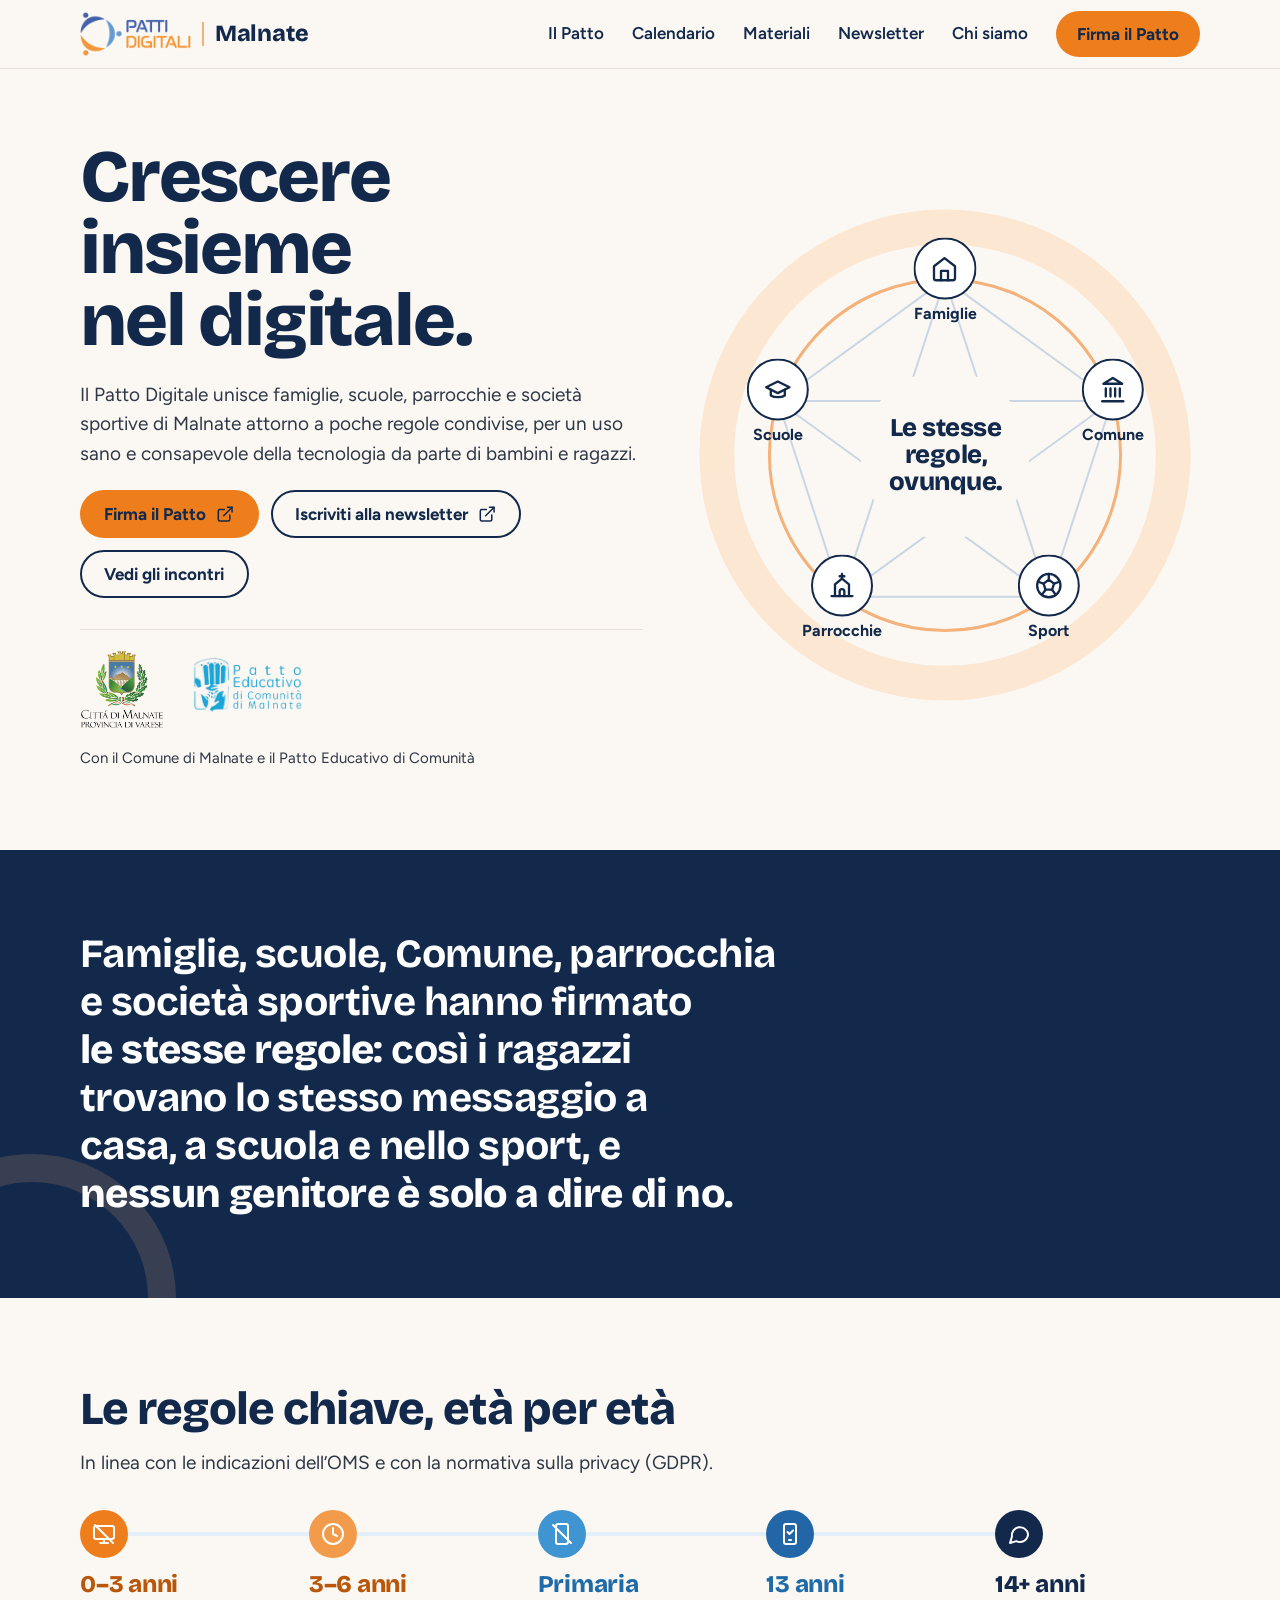
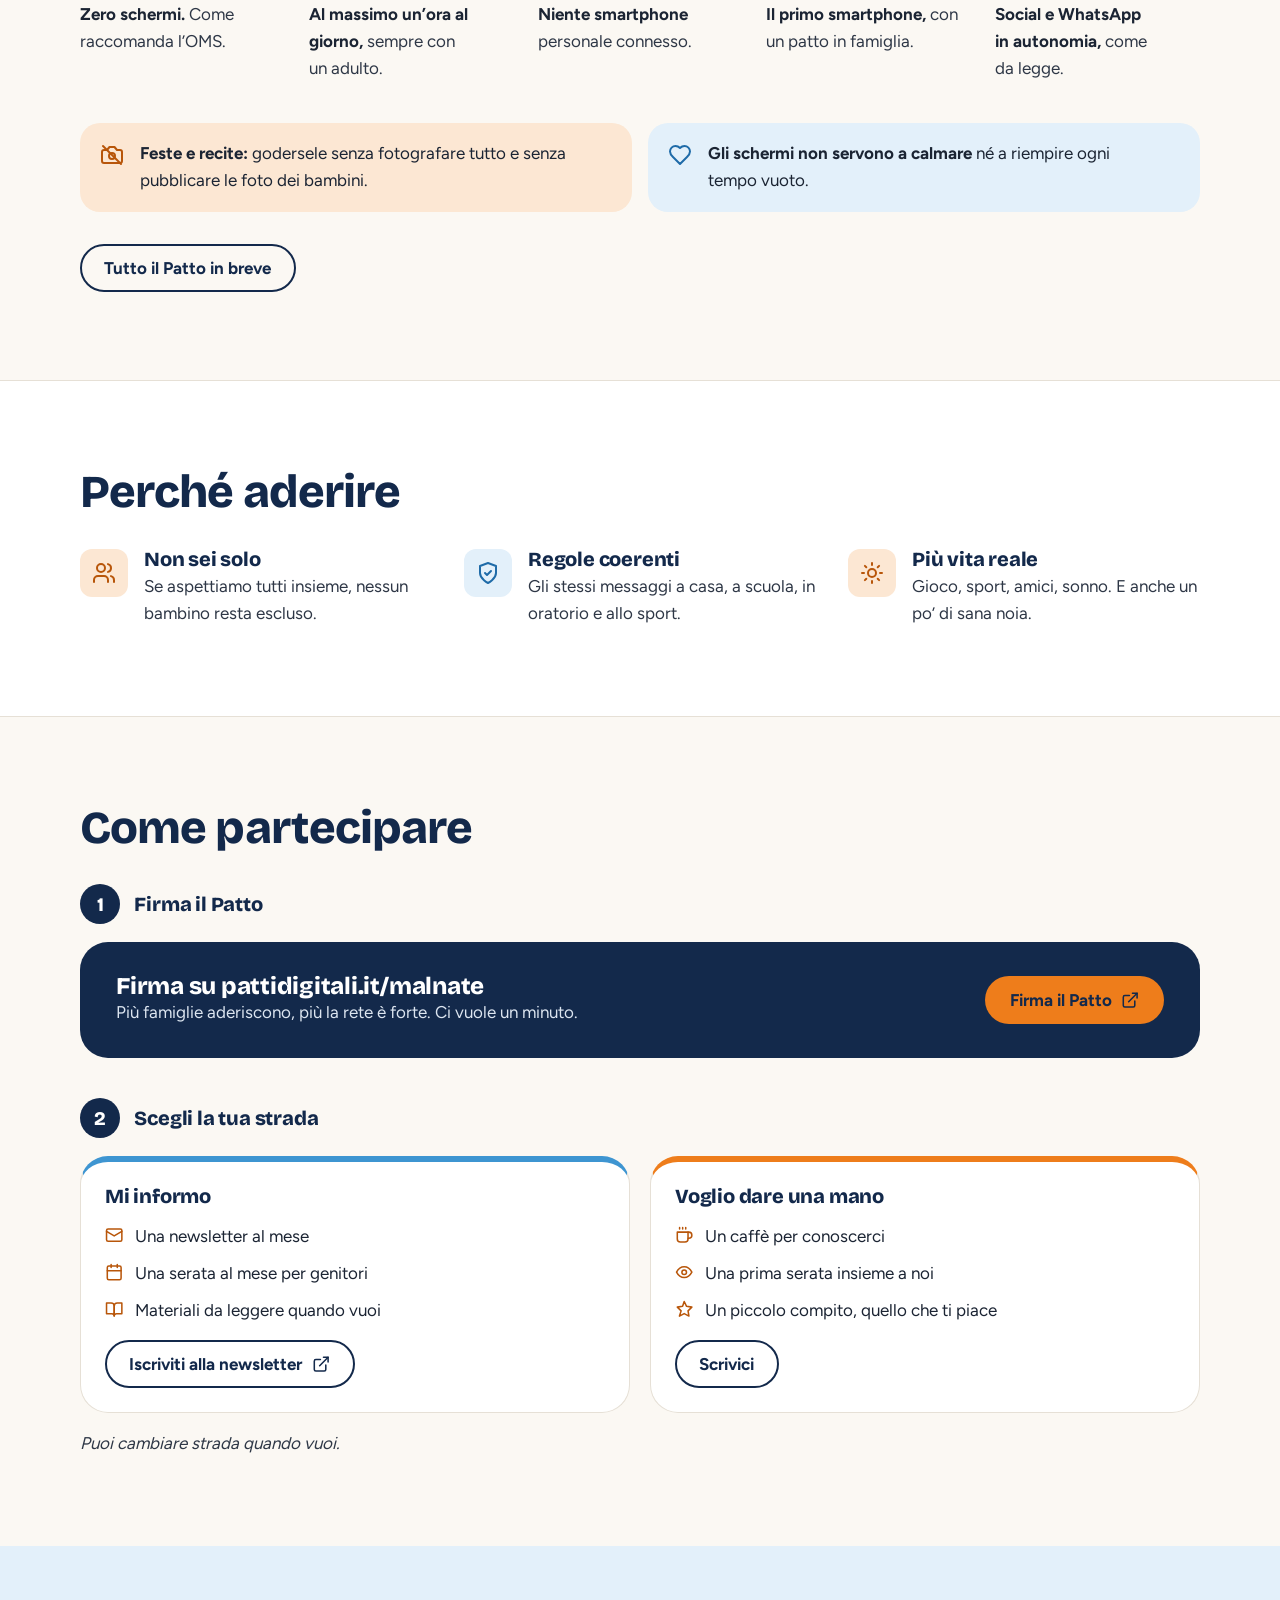
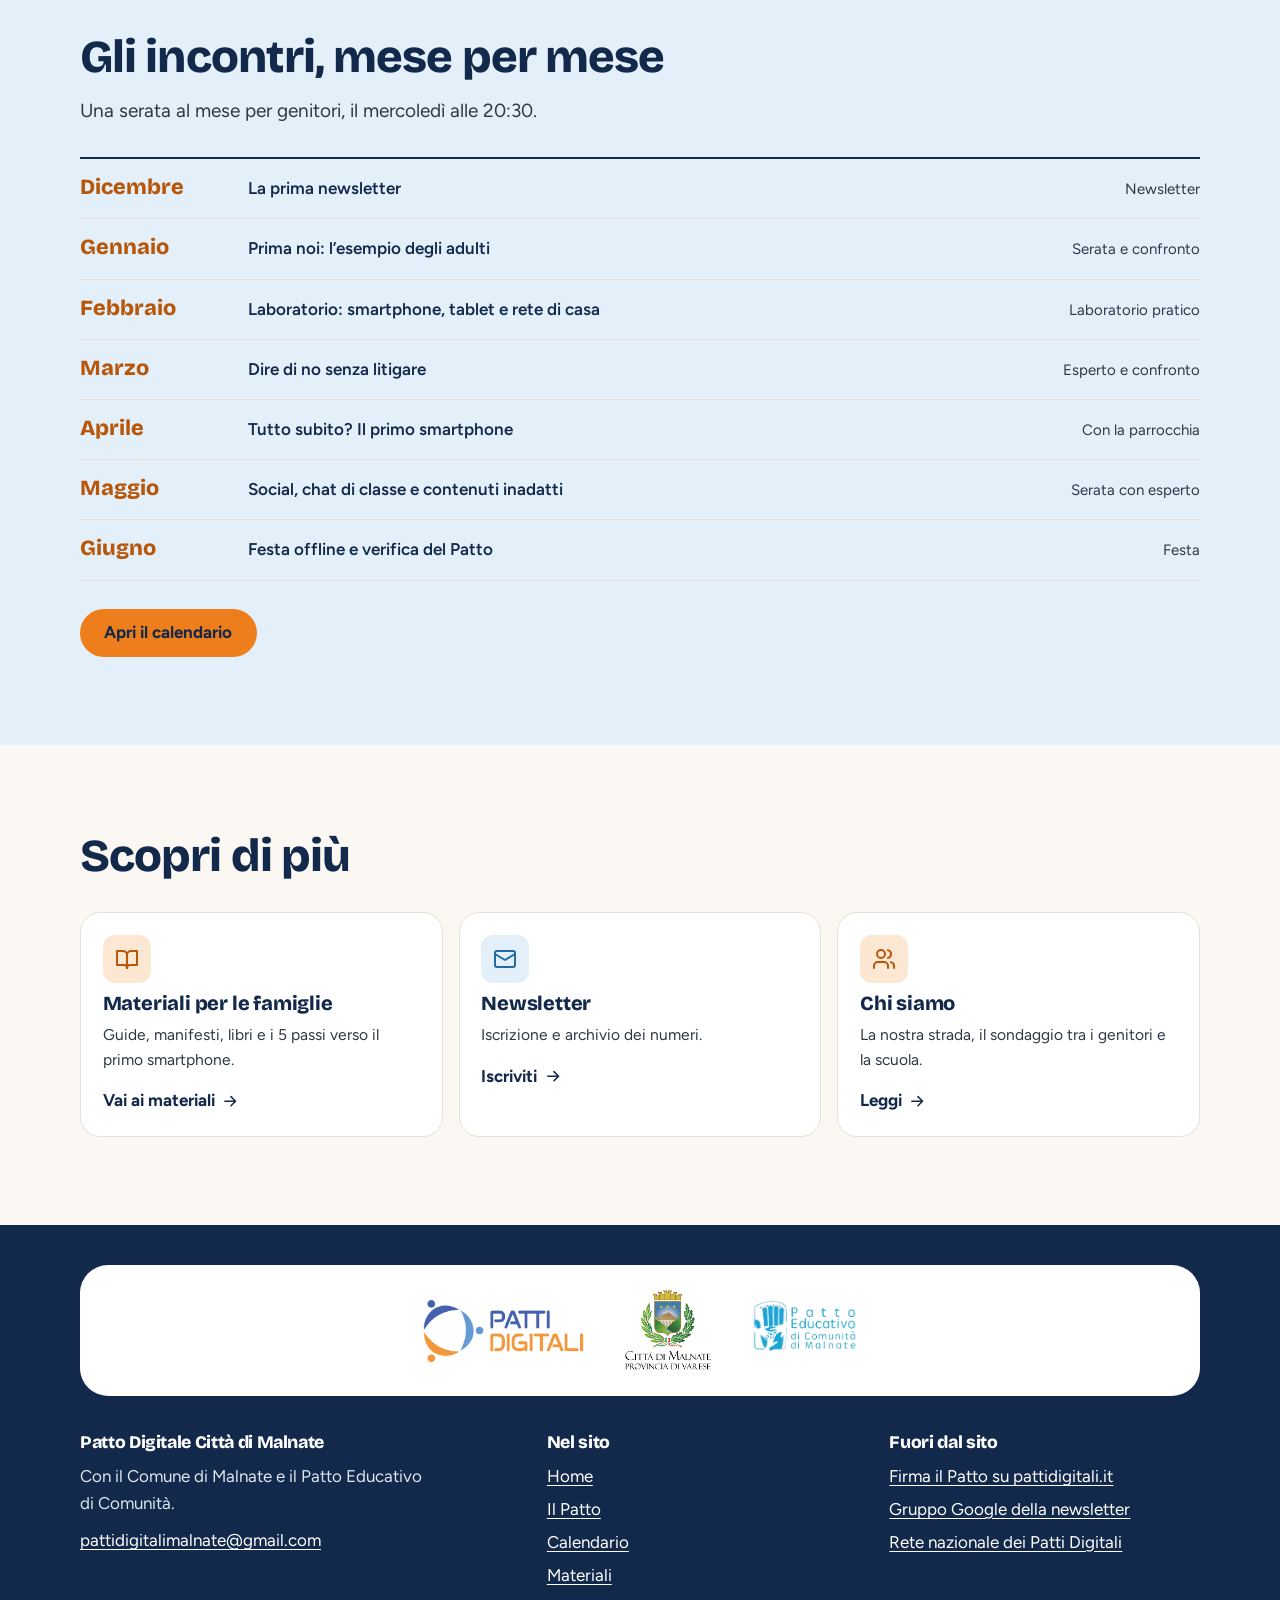
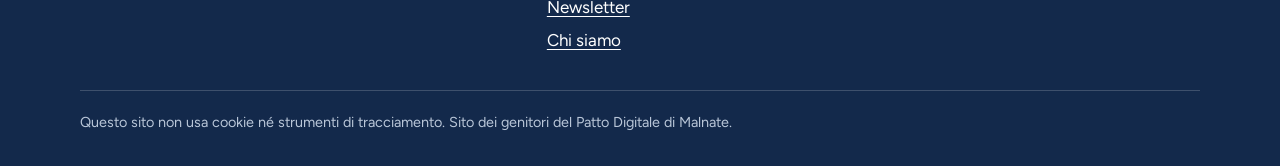
==== commit b1e7b59b: "Home: pulsante Iscriviti alla newsletter accanto a Firma il Patto Co-Authored-By: Claude Sonnet 5.5 " ====
--- a/index.html
+++ b/index.html
@@ -44,6 +44,7 @@
       <p class="lead">Il Patto Digitale unisce famiglie, scuole, parrocchie e società sportive di Malnate attorno a poche regole condivise, per un uso sano e consapevole della tecnologia da parte di bambini e ragazzi.</p>
       <div class="btn-row">
         <a class="btn btn--primary" href="https://pattidigitali.it/malnate/" target="_blank" rel="noopener">Firma il Patto<svg class="icon icon--s" viewBox="0 0 24 24" aria-hidden="true"><path d="M15 3h6v6"/><path d="M10 14 21 3"/><path d="M18 13v6a2 2 0 0 1-2 2H5a2 2 0 0 1-2-2V8a2 2 0 0 1 2-2h6"/></svg></a>
+        <a class="btn btn--ghost" href="https://groups.google.com/g/pattidigitalimalnate" target="_blank" rel="noopener">Iscriviti alla newsletter<svg class="icon icon--s" viewBox="0 0 24 24" aria-hidden="true"><path d="M15 3h6v6"/><path d="M10 14 21 3"/><path d="M18 13v6a2 2 0 0 1-2 2H5a2 2 0 0 1-2-2V8a2 2 0 0 1 2-2h6"/></svg></a>
         <a class="btn btn--ghost" href="calendario.html">Vedi gli incontri</a>
       </div>
       <div class="hero__partners">
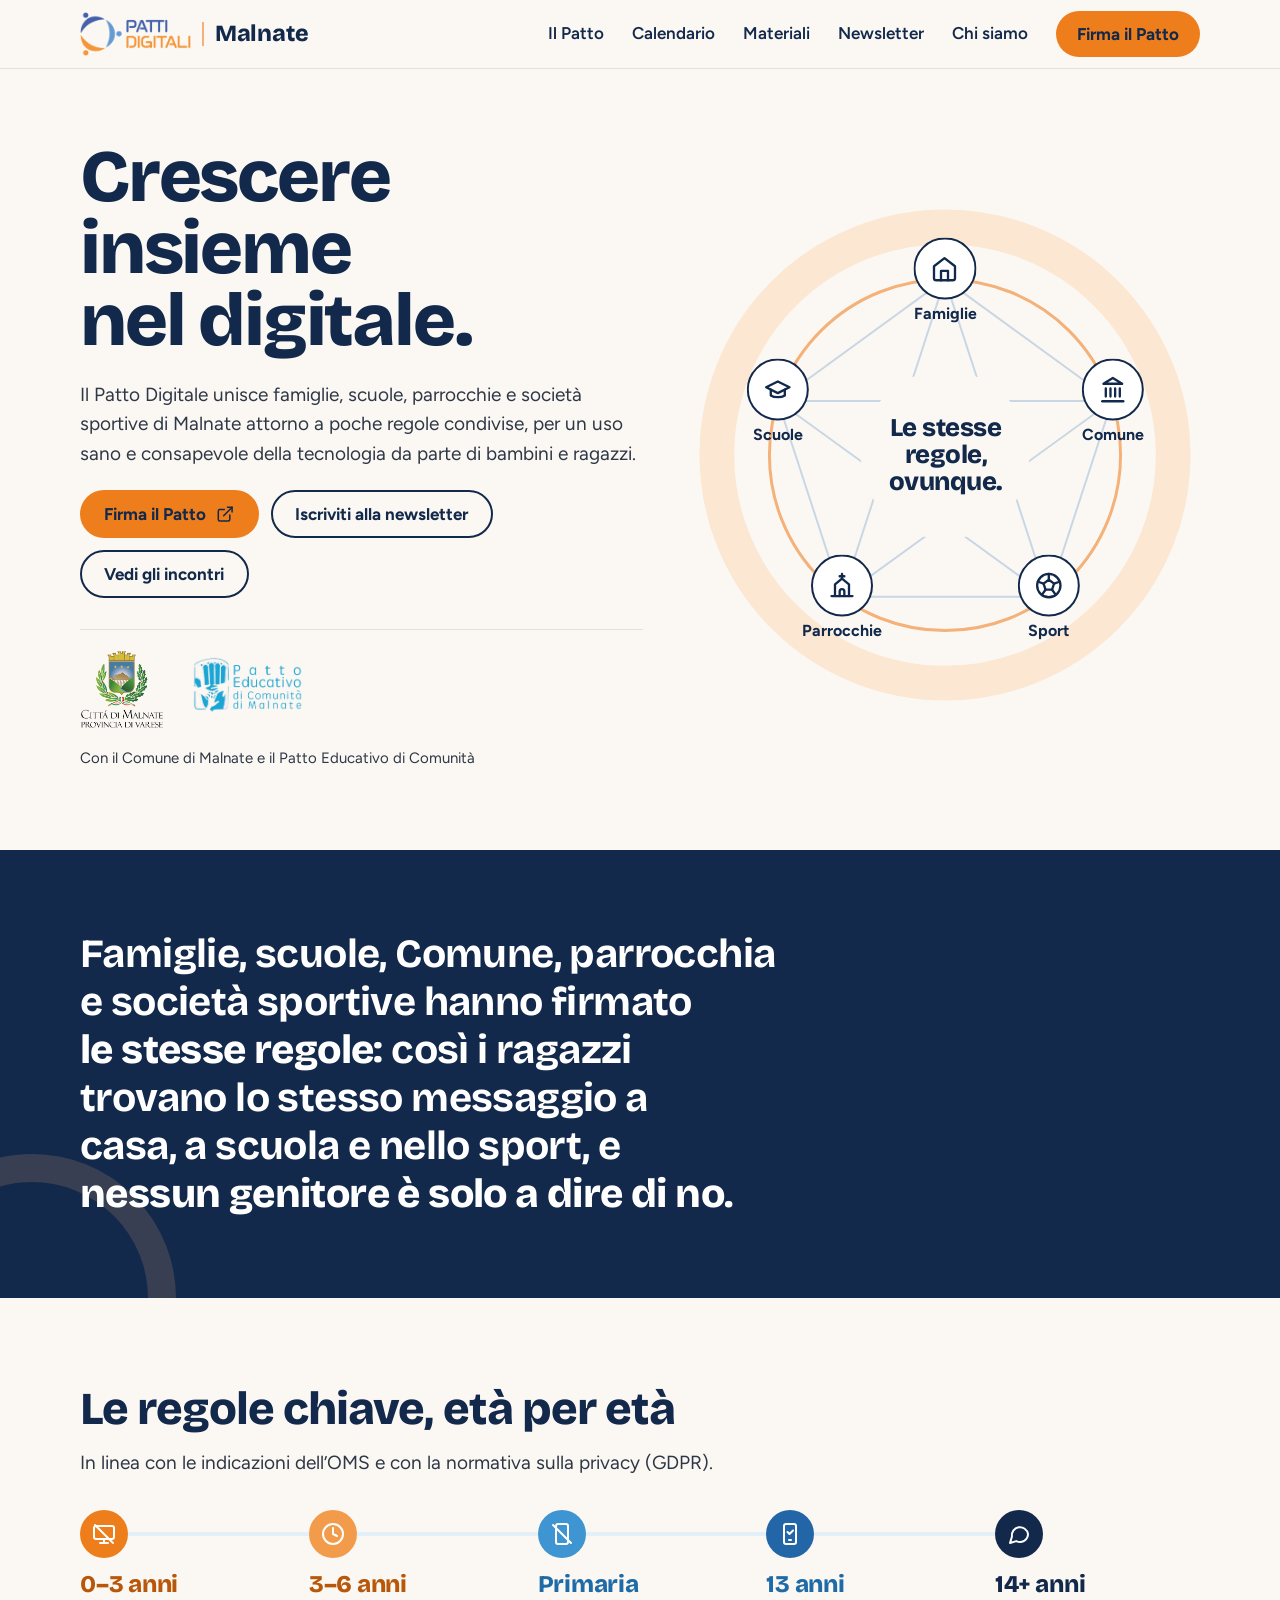
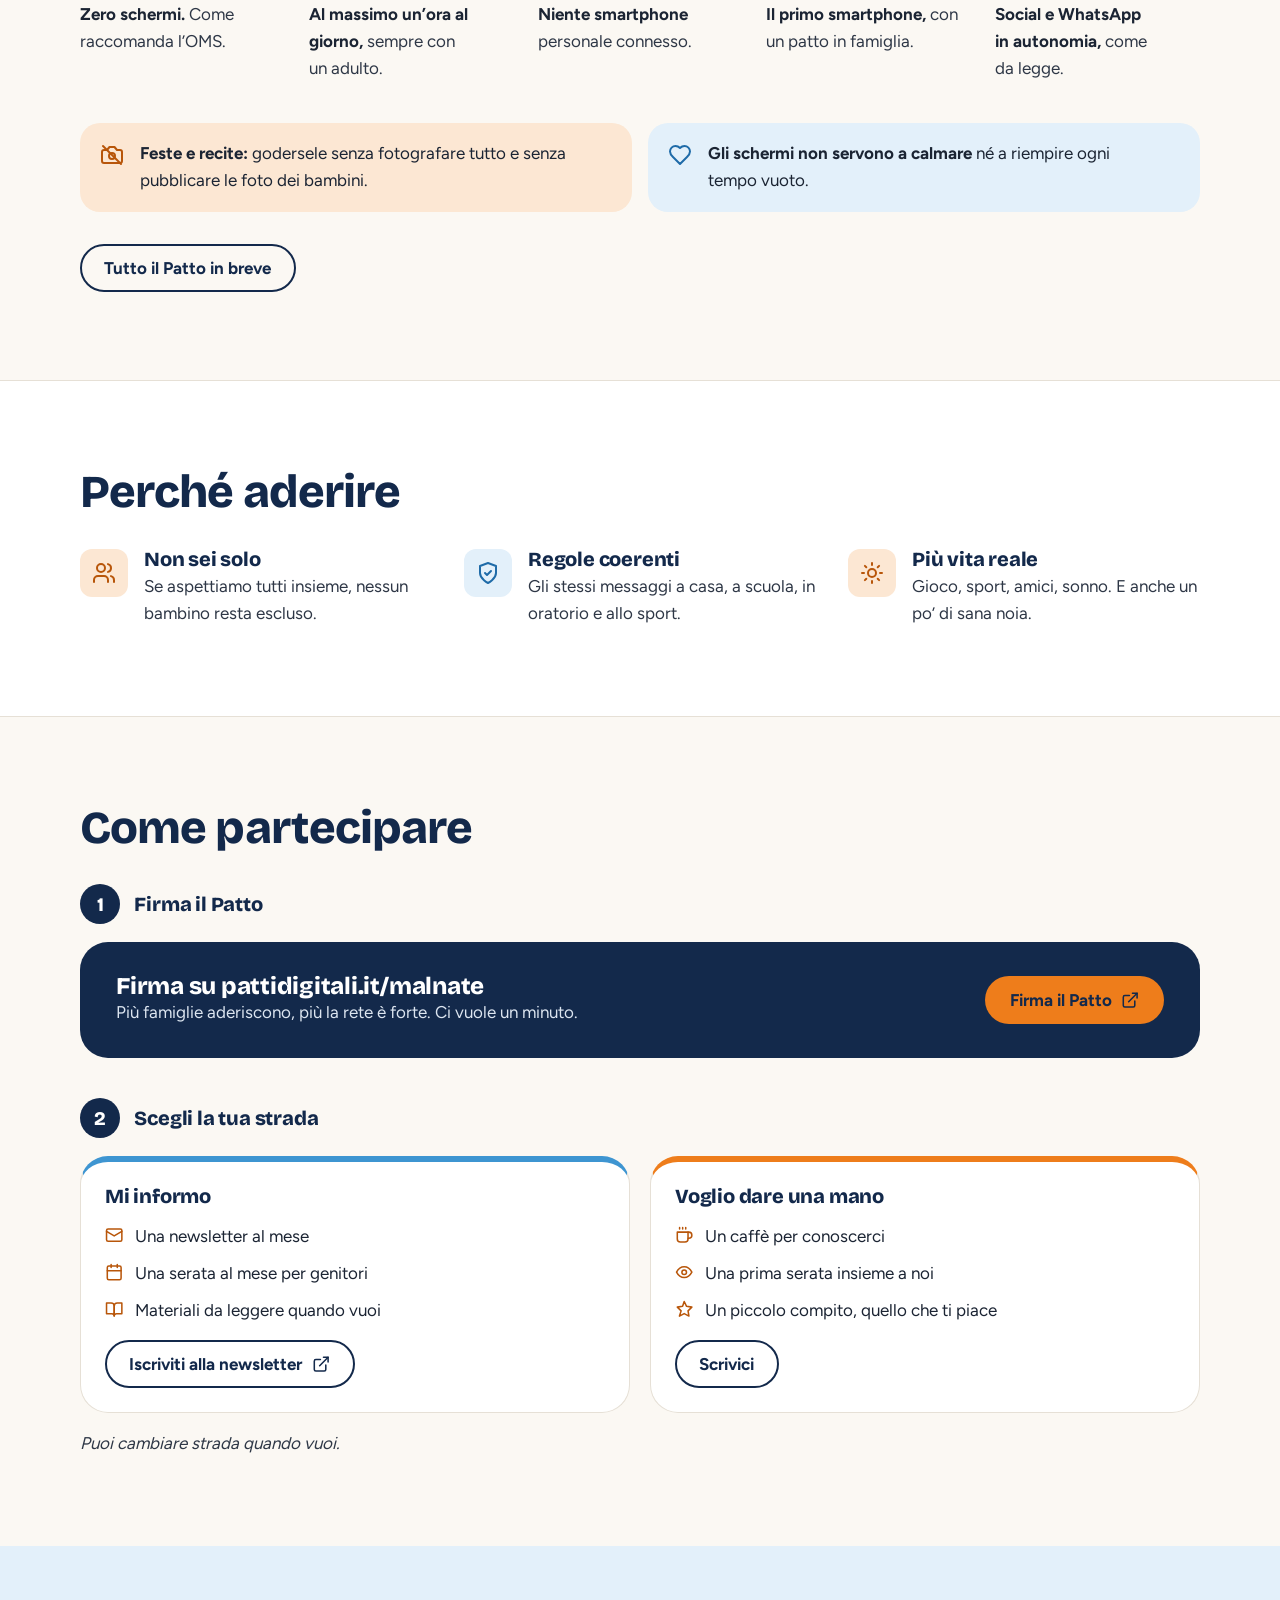
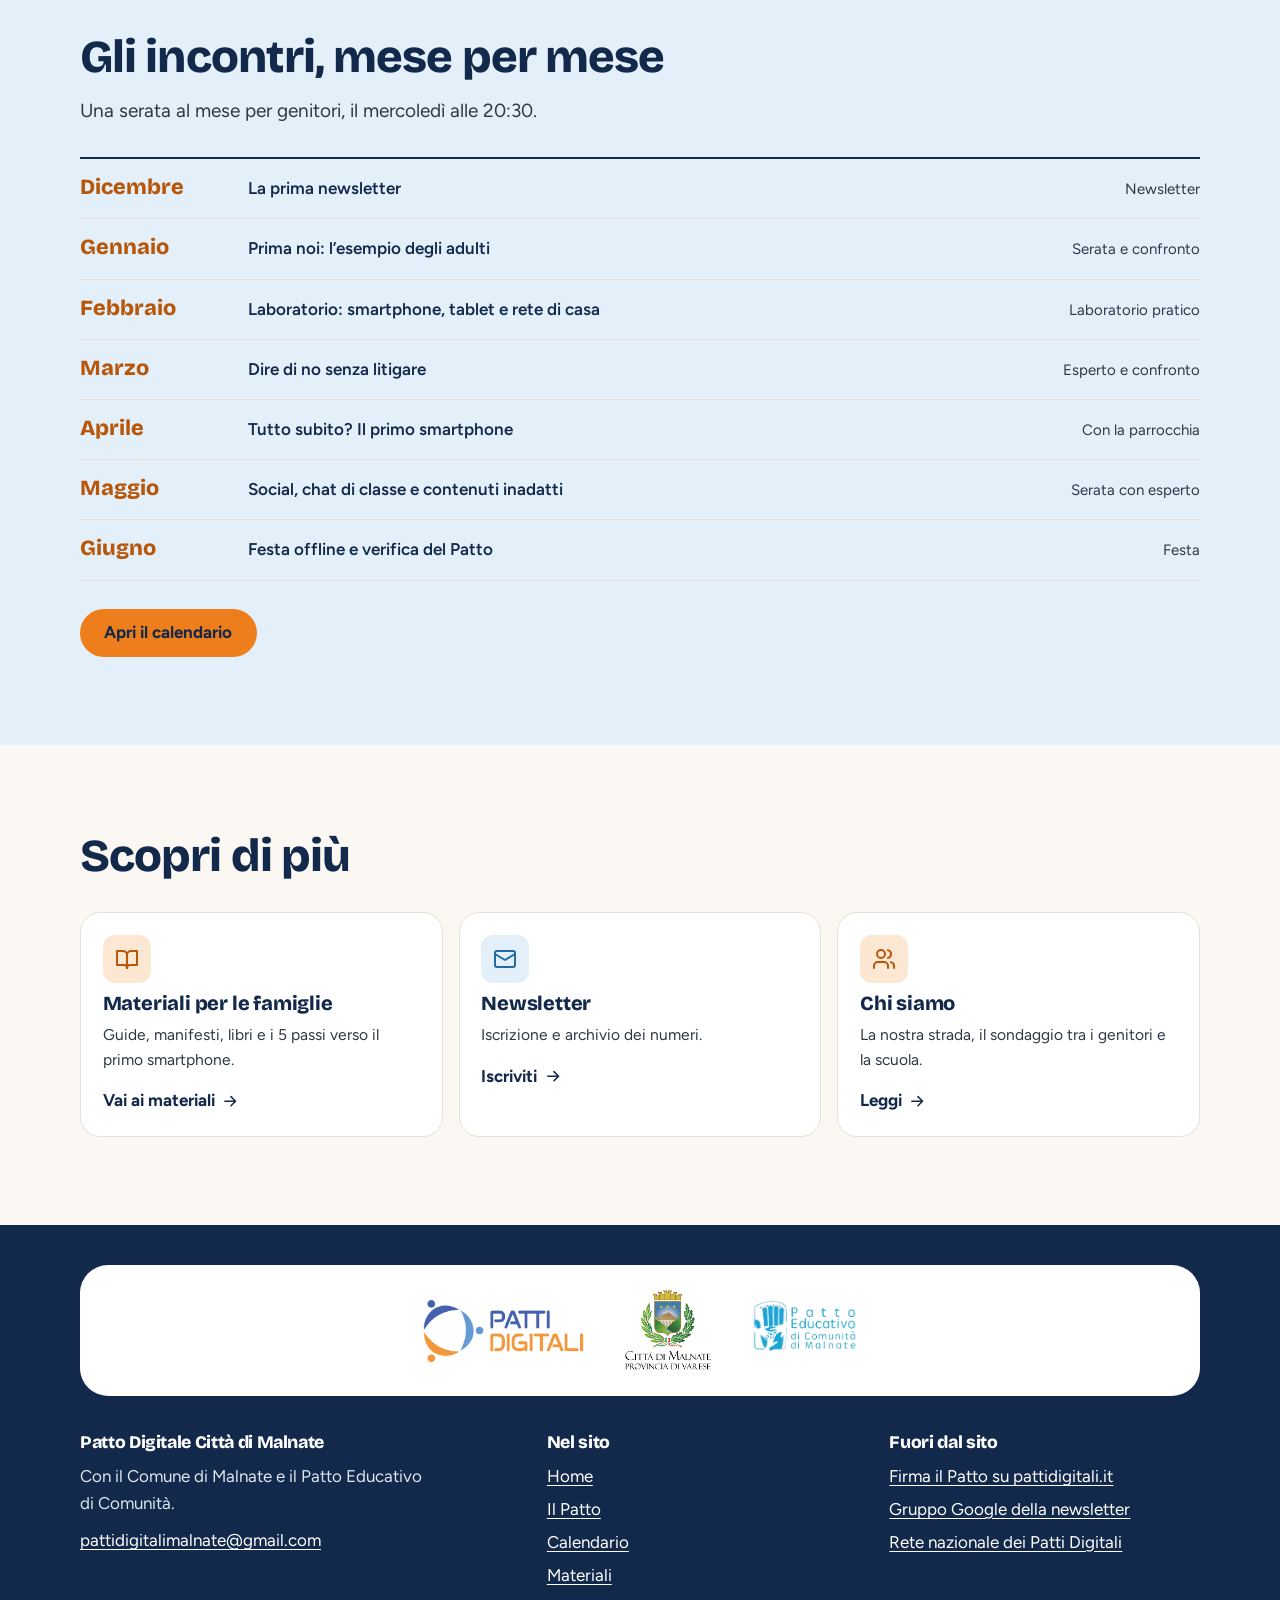
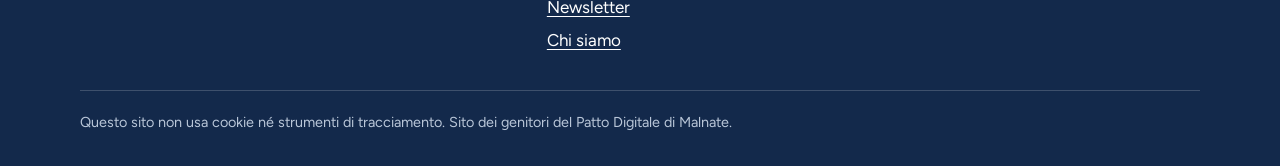
==== commit 38eeb86b: "Home: il pulsante newsletter porta alla pagina Newsletter Co-Authored-By: Claude Sonnet 5.5 <noreply" ====
--- a/index.html
+++ b/index.html
@@ -44,7 +44,7 @@
       <p class="lead">Il Patto Digitale unisce famiglie, scuole, parrocchie e società sportive di Malnate attorno a poche regole condivise, per un uso sano e consapevole della tecnologia da parte di bambini e ragazzi.</p>
       <div class="btn-row">
         <a class="btn btn--primary" href="https://pattidigitali.it/malnate/" target="_blank" rel="noopener">Firma il Patto<svg class="icon icon--s" viewBox="0 0 24 24" aria-hidden="true"><path d="M15 3h6v6"/><path d="M10 14 21 3"/><path d="M18 13v6a2 2 0 0 1-2 2H5a2 2 0 0 1-2-2V8a2 2 0 0 1 2-2h6"/></svg></a>
-        <a class="btn btn--ghost" href="https://groups.google.com/g/pattidigitalimalnate" target="_blank" rel="noopener">Iscriviti alla newsletter<svg class="icon icon--s" viewBox="0 0 24 24" aria-hidden="true"><path d="M15 3h6v6"/><path d="M10 14 21 3"/><path d="M18 13v6a2 2 0 0 1-2 2H5a2 2 0 0 1-2-2V8a2 2 0 0 1 2-2h6"/></svg></a>
+        <a class="btn btn--ghost" href="newsletter.html">Iscriviti alla newsletter</a>
         <a class="btn btn--ghost" href="calendario.html">Vedi gli incontri</a>
       </div>
       <div class="hero__partners">
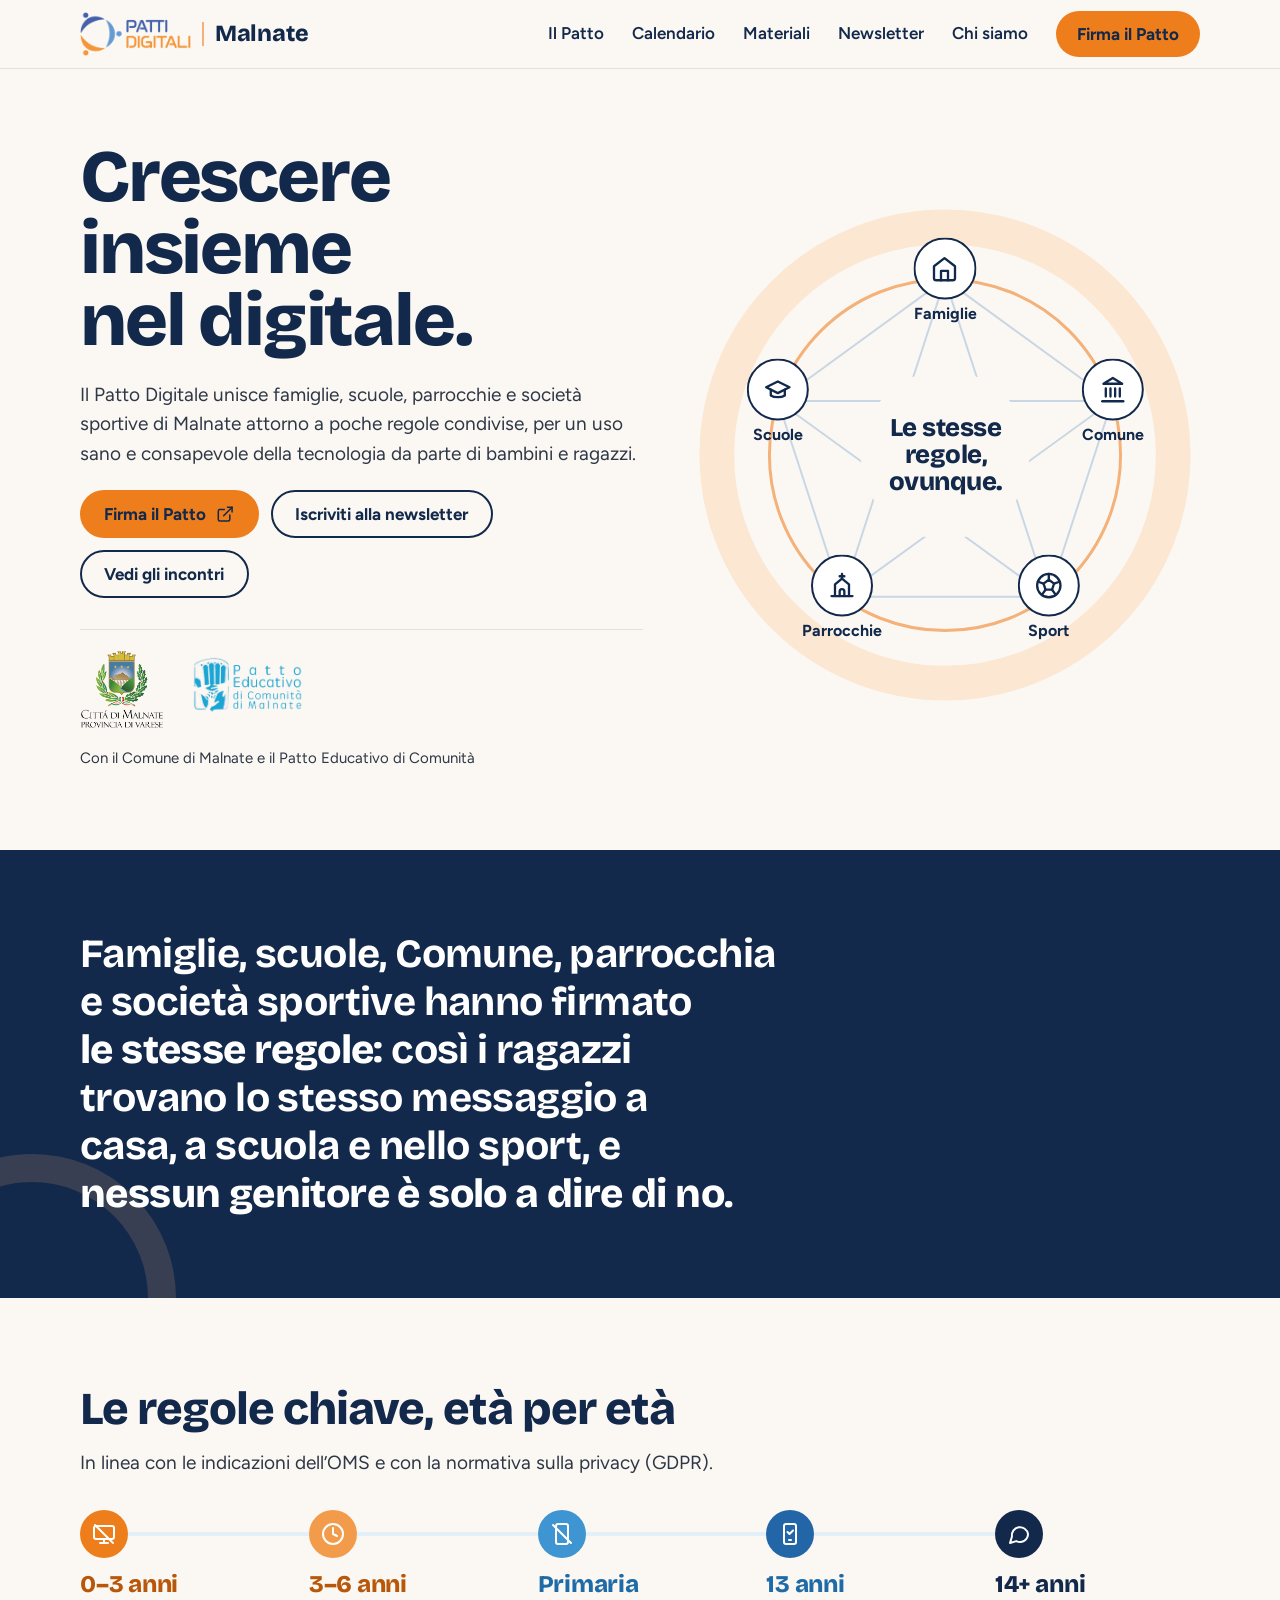
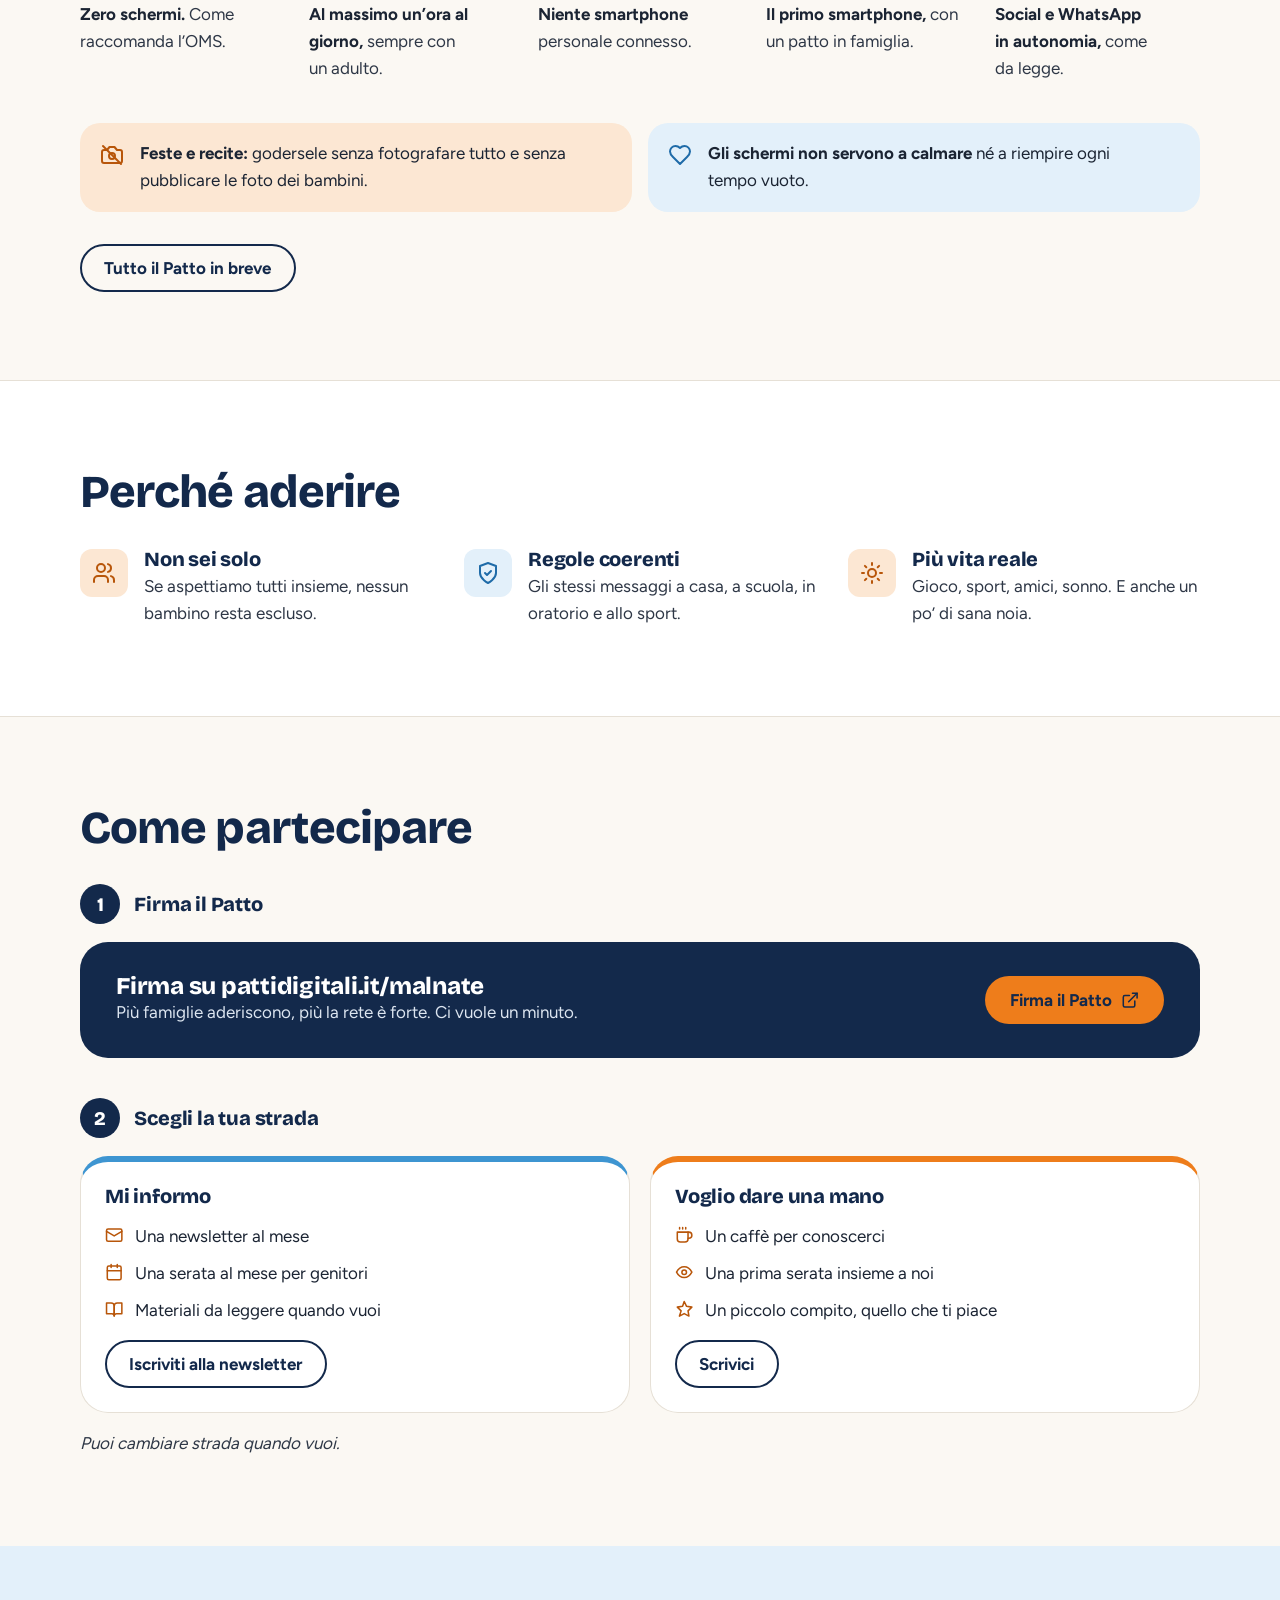
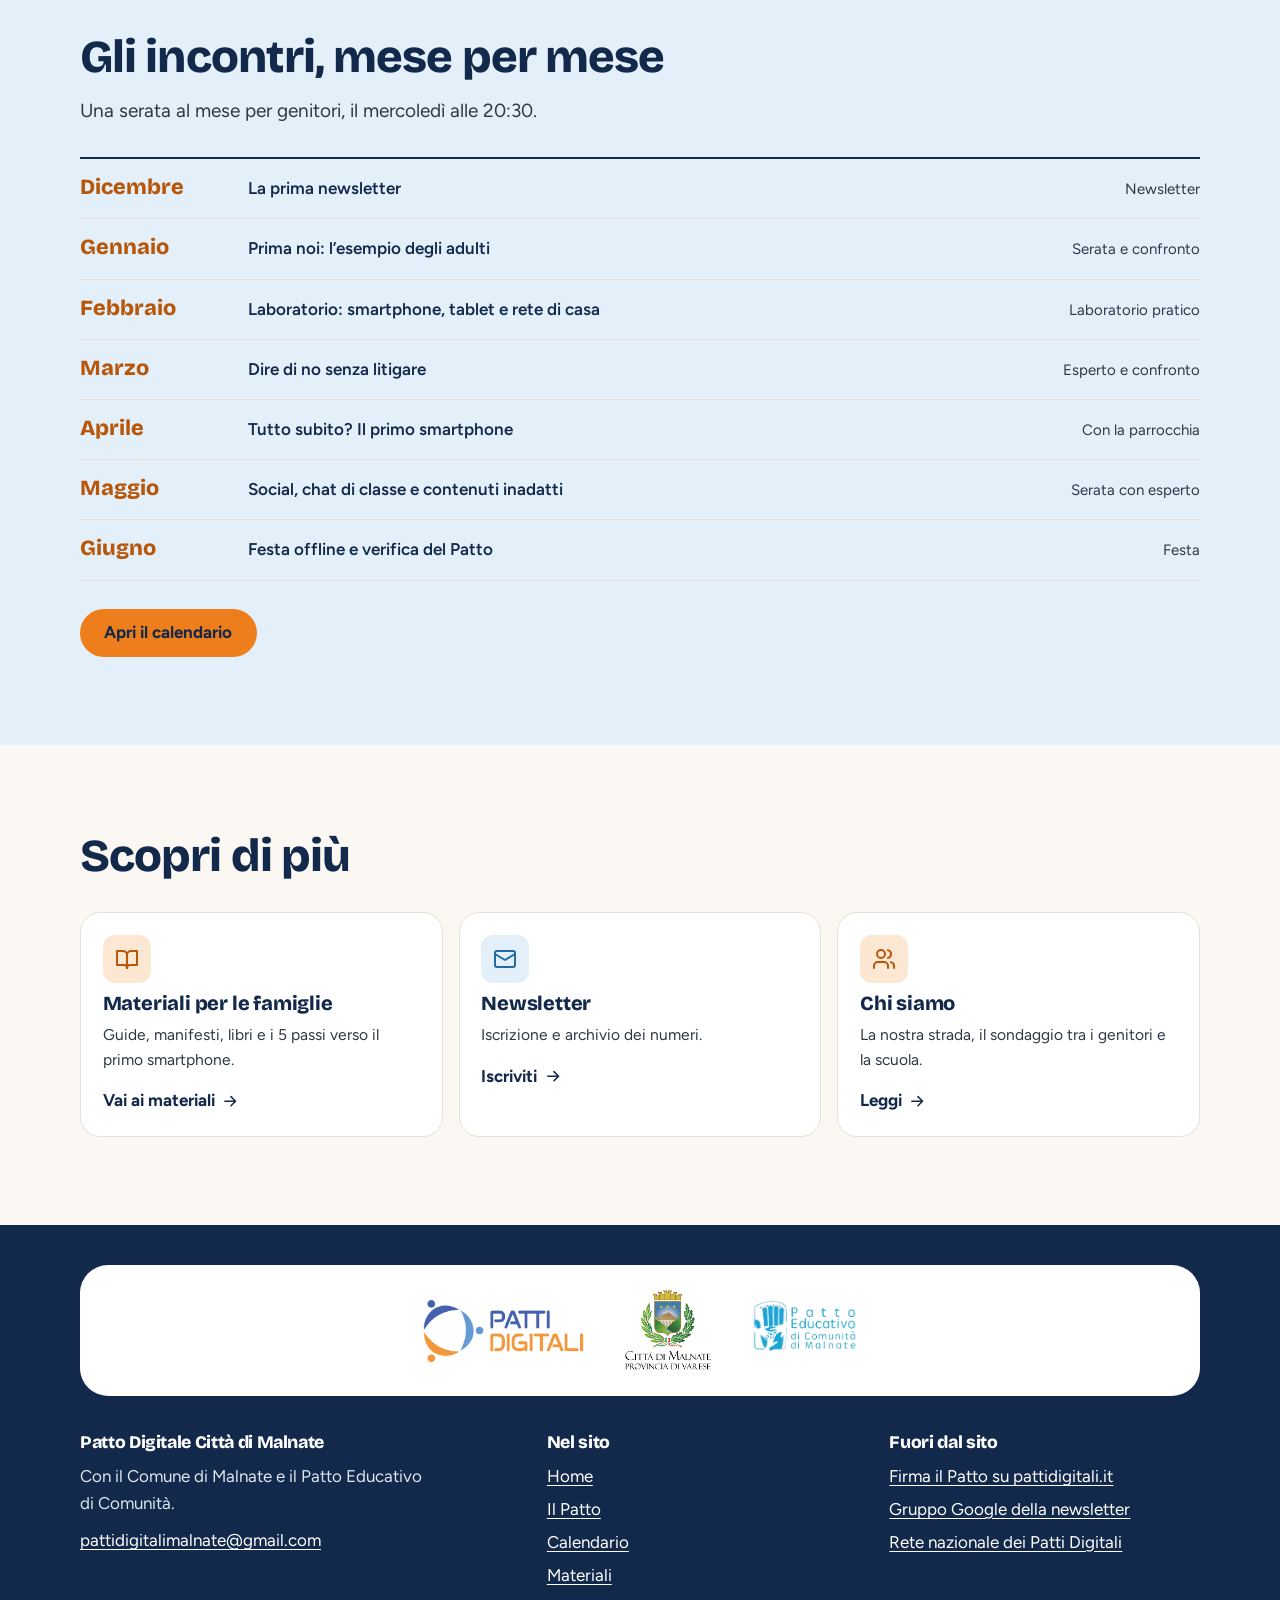
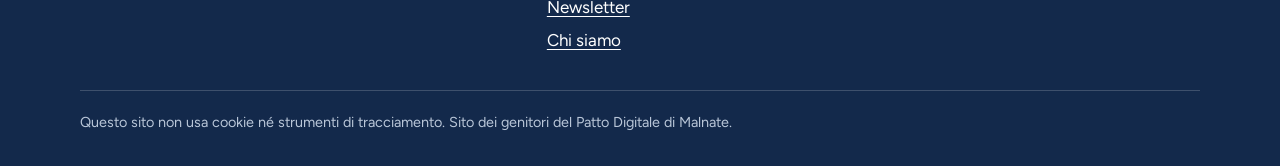
==== commit 91fff435: "Home: il pulsante newsletter in 'Come partecipare' porta alla pagina Newsletter Co-Authored-By: Clau" ====
--- a/index.html
+++ b/index.html
@@ -152,7 +152,7 @@
               <li><svg class="icon icon--s" viewBox="0 0 24 24" aria-hidden="true"><rect x="3" y="4" width="18" height="18" rx="2"/><path d="M16 2v4M8 2v4M3 10h18"/></svg><span>Una serata al mese per genitori</span></li>
               <li><svg class="icon icon--s" viewBox="0 0 24 24" aria-hidden="true"><path d="M2 4h6a4 4 0 0 1 4 4v13a3 3 0 0 0-3-3H2z"/><path d="M22 4h-6a4 4 0 0 0-4 4v13a3 3 0 0 1 3-3h7z"/></svg><span>Materiali da leggere quando vuoi</span></li>
             </ul>
-            <a class="btn btn--ghost" href="https://groups.google.com/g/pattidigitalimalnate" target="_blank" rel="noopener">Iscriviti alla newsletter<svg class="icon icon--s" viewBox="0 0 24 24" aria-hidden="true"><path d="M15 3h6v6"/><path d="M10 14 21 3"/><path d="M18 13v6a2 2 0 0 1-2 2H5a2 2 0 0 1-2-2V8a2 2 0 0 1 2-2h6"/></svg></a>
+            <a class="btn btn--ghost" href="newsletter.html">Iscriviti alla newsletter</a>
           </div>
           <div class="path path--help">
             <h3>Voglio dare una mano</h3>
--- a/assets/css/style.css
+++ b/assets/css/style.css
@@ -737,6 +737,77 @@
   body { background: #fff; }
 }
 
+/* ---------- Come iscriversi (pagina Newsletter) ---------- */
+.howto { display: grid; gap: 2rem; align-items: start; }
+.howto__steps { list-style: none; margin: 0; padding: 0; display: grid; gap: 1.25rem; }
+.howto__steps li { display: grid; grid-template-columns: 2.5rem 1fr; gap: 0.9rem; align-items: start; }
+.howto__steps p { margin: 0; padding-top: 0.1rem; max-width: 34rem; }
+.gmock { margin: 0; display: grid; gap: 0.75rem; max-width: 26rem; }
+.gmock__link { display: block; border-radius: var(--r-s); text-decoration: none; color: inherit; }
+.gmock__link:hover .gmock__btn { background: var(--navy); }
+.gmock__bar {
+  display: flex;
+  align-items: center;
+  gap: 0.4rem;
+  padding: 0.6rem 0.9rem;
+  background: var(--grey);
+  border: 1px solid var(--line);
+  border-radius: var(--r-s) var(--r-s) 0 0;
+}
+.gmock__bar i { width: 0.6rem; height: 0.6rem; border-radius: 50%; background: #c9c2b6; }
+.gmock__bar span { margin-left: 0.5rem; padding: 0.2rem 0.7rem; border-radius: 999px; background: var(--white); font-size: 0.8rem; color: var(--ink-soft); }
+.gmock__body {
+  display: grid;
+  justify-items: start;
+  gap: 0.35rem;
+  padding: 1.5rem;
+  background: var(--white);
+  border: 1px solid var(--line);
+  border-top: 0;
+  border-radius: 0 0 var(--r-s) var(--r-s);
+}
+.gmock__logo { width: 3.5rem; height: 3.5rem; margin-bottom: 0.4rem; }
+.gmock__name { font: 800 1.35rem/1.15 var(--display); color: var(--navy); }
+.gmock__meta { font-size: 0.9rem; color: var(--ink-soft); }
+.gmock__btn {
+  margin-top: 0.9rem;
+  padding: 0.7rem 1.3rem;
+  border-radius: 999px;
+  background: var(--blue);
+  color: var(--white);
+  font-weight: 700;
+  outline: 3px solid var(--orange);
+  outline-offset: 3px;
+}
+.gmock__hint {
+  position: relative;
+  margin-top: 0.8rem;
+  padding: 0.25rem 0.7rem;
+  border-radius: 0.5rem;
+  background: var(--orange);
+  color: var(--navy);
+  font-weight: 800;
+  font-size: 0.9rem;
+}
+.gmock__hint::before {
+  content: "";
+  position: absolute;
+  top: -0.4rem;
+  left: 1.2rem;
+  width: 0.8rem;
+  height: 0.8rem;
+  background: var(--orange);
+  transform: rotate(45deg);
+}
+.gmock__lines { display: grid; gap: 0.5rem; width: 100%; margin-top: 1.2rem; }
+.gmock__lines b { height: 0.6rem; border-radius: 999px; background: var(--grey); }
+.gmock__lines b:nth-child(2) { width: 80%; }
+.gmock__lines b:nth-child(3) { width: 55%; }
+.gmock figcaption { font-size: 0.9rem; color: var(--ink-soft); }
+@media (min-width: 60rem) {
+  .howto { grid-template-columns: 1fr 26rem; gap: 3rem; }
+}
+
 .sr-only {
   position: absolute;
   width: 1px;
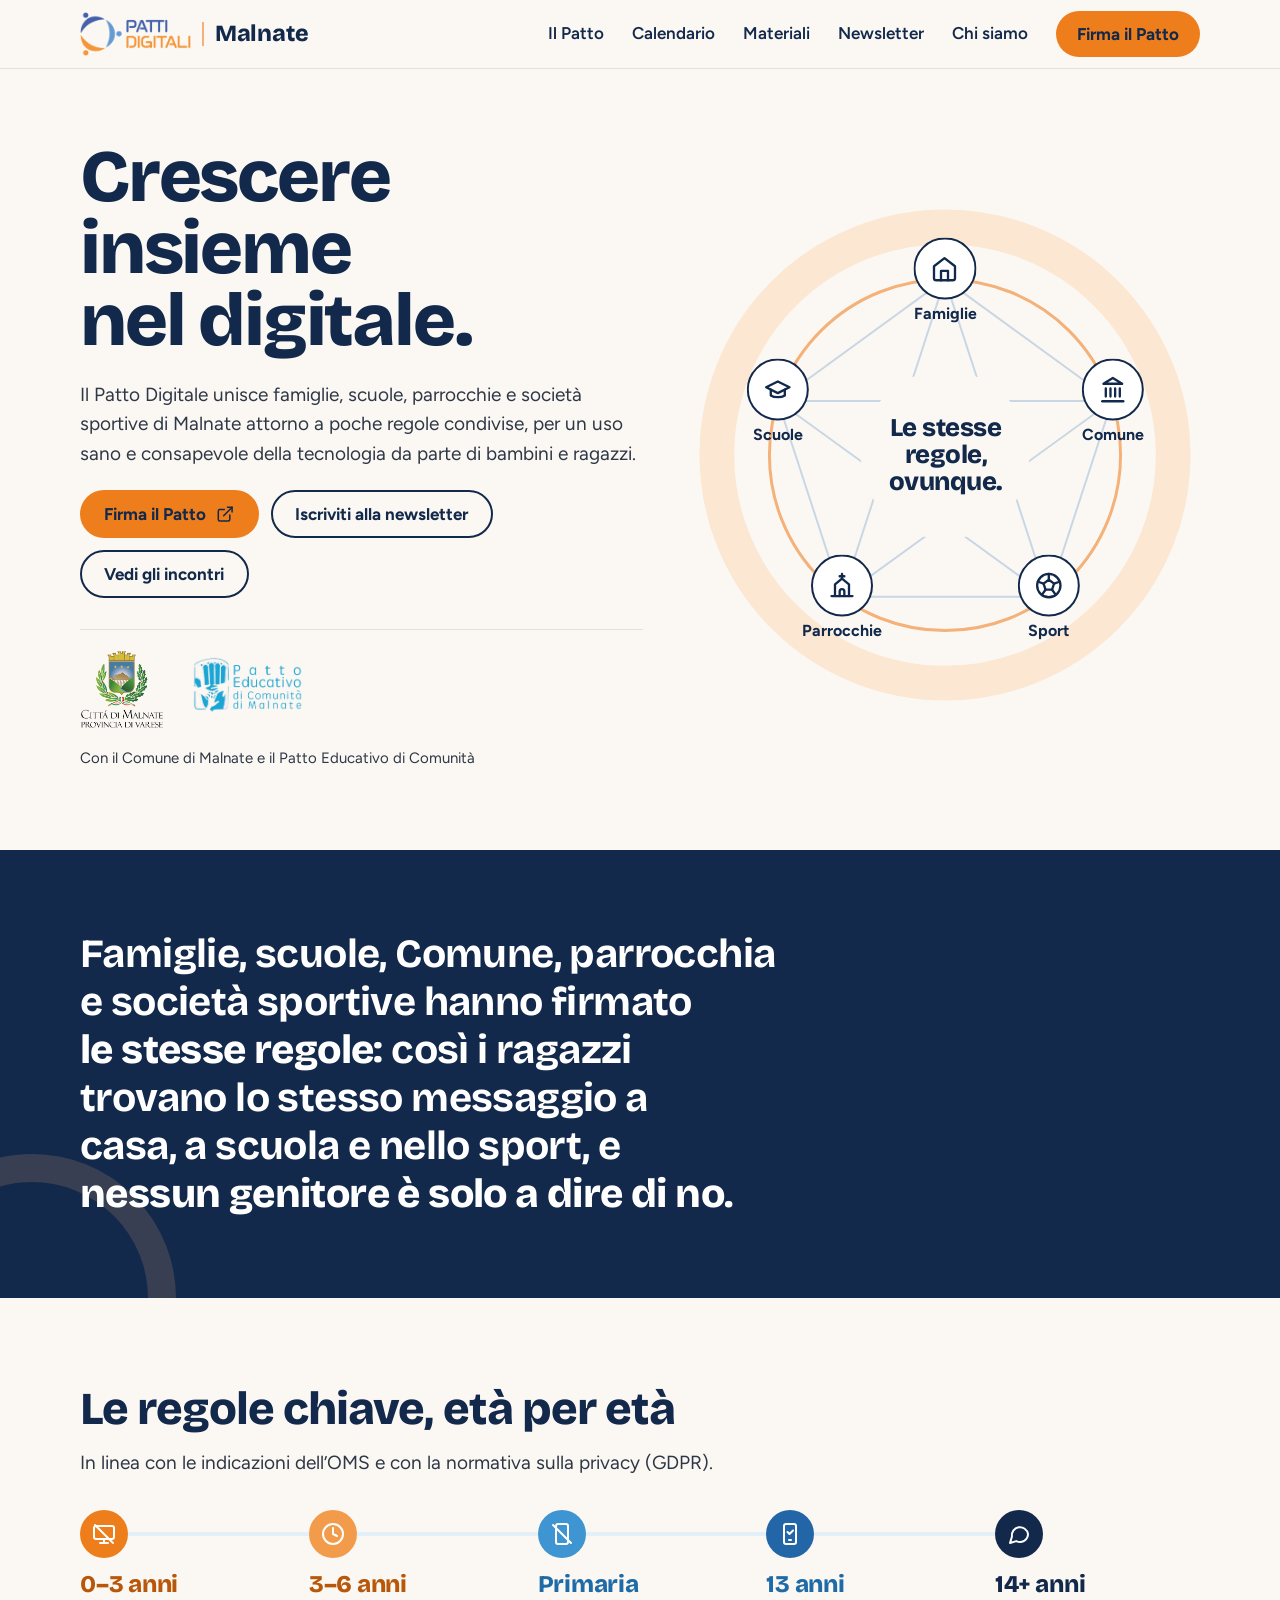
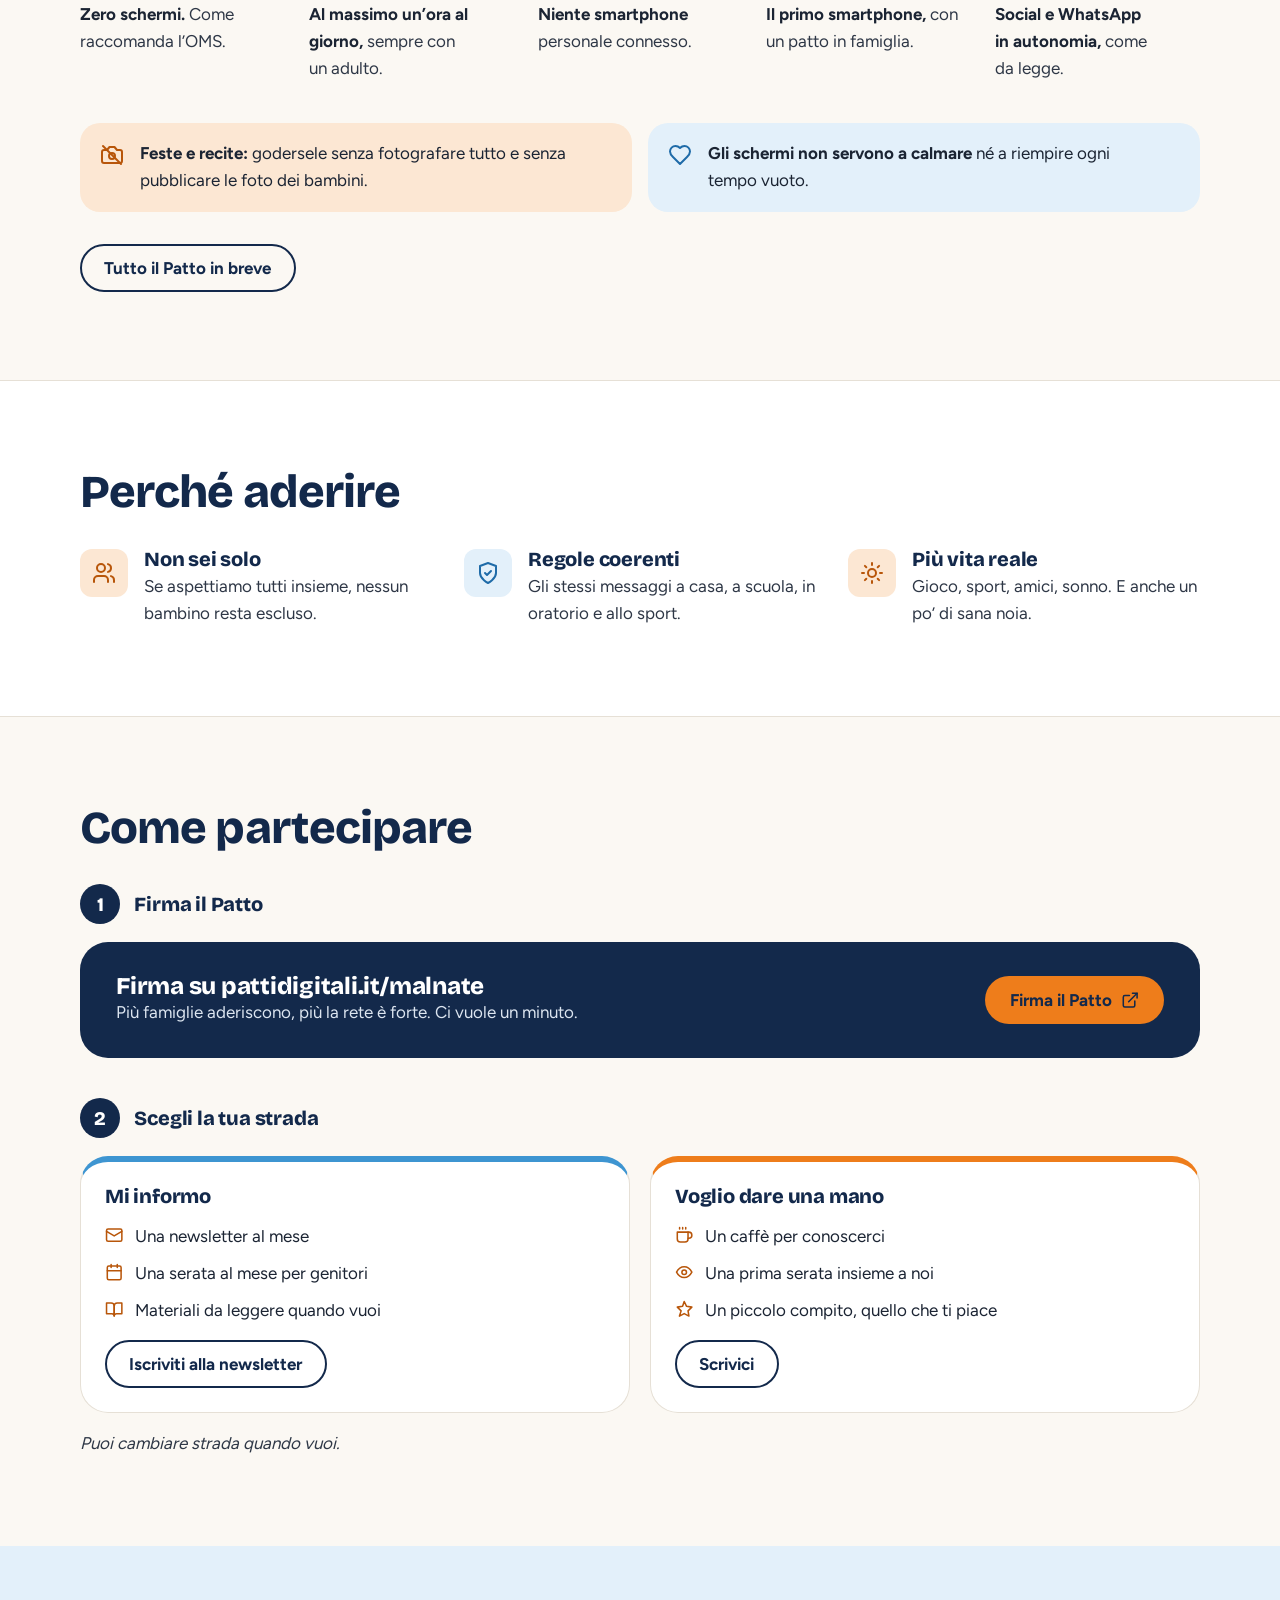
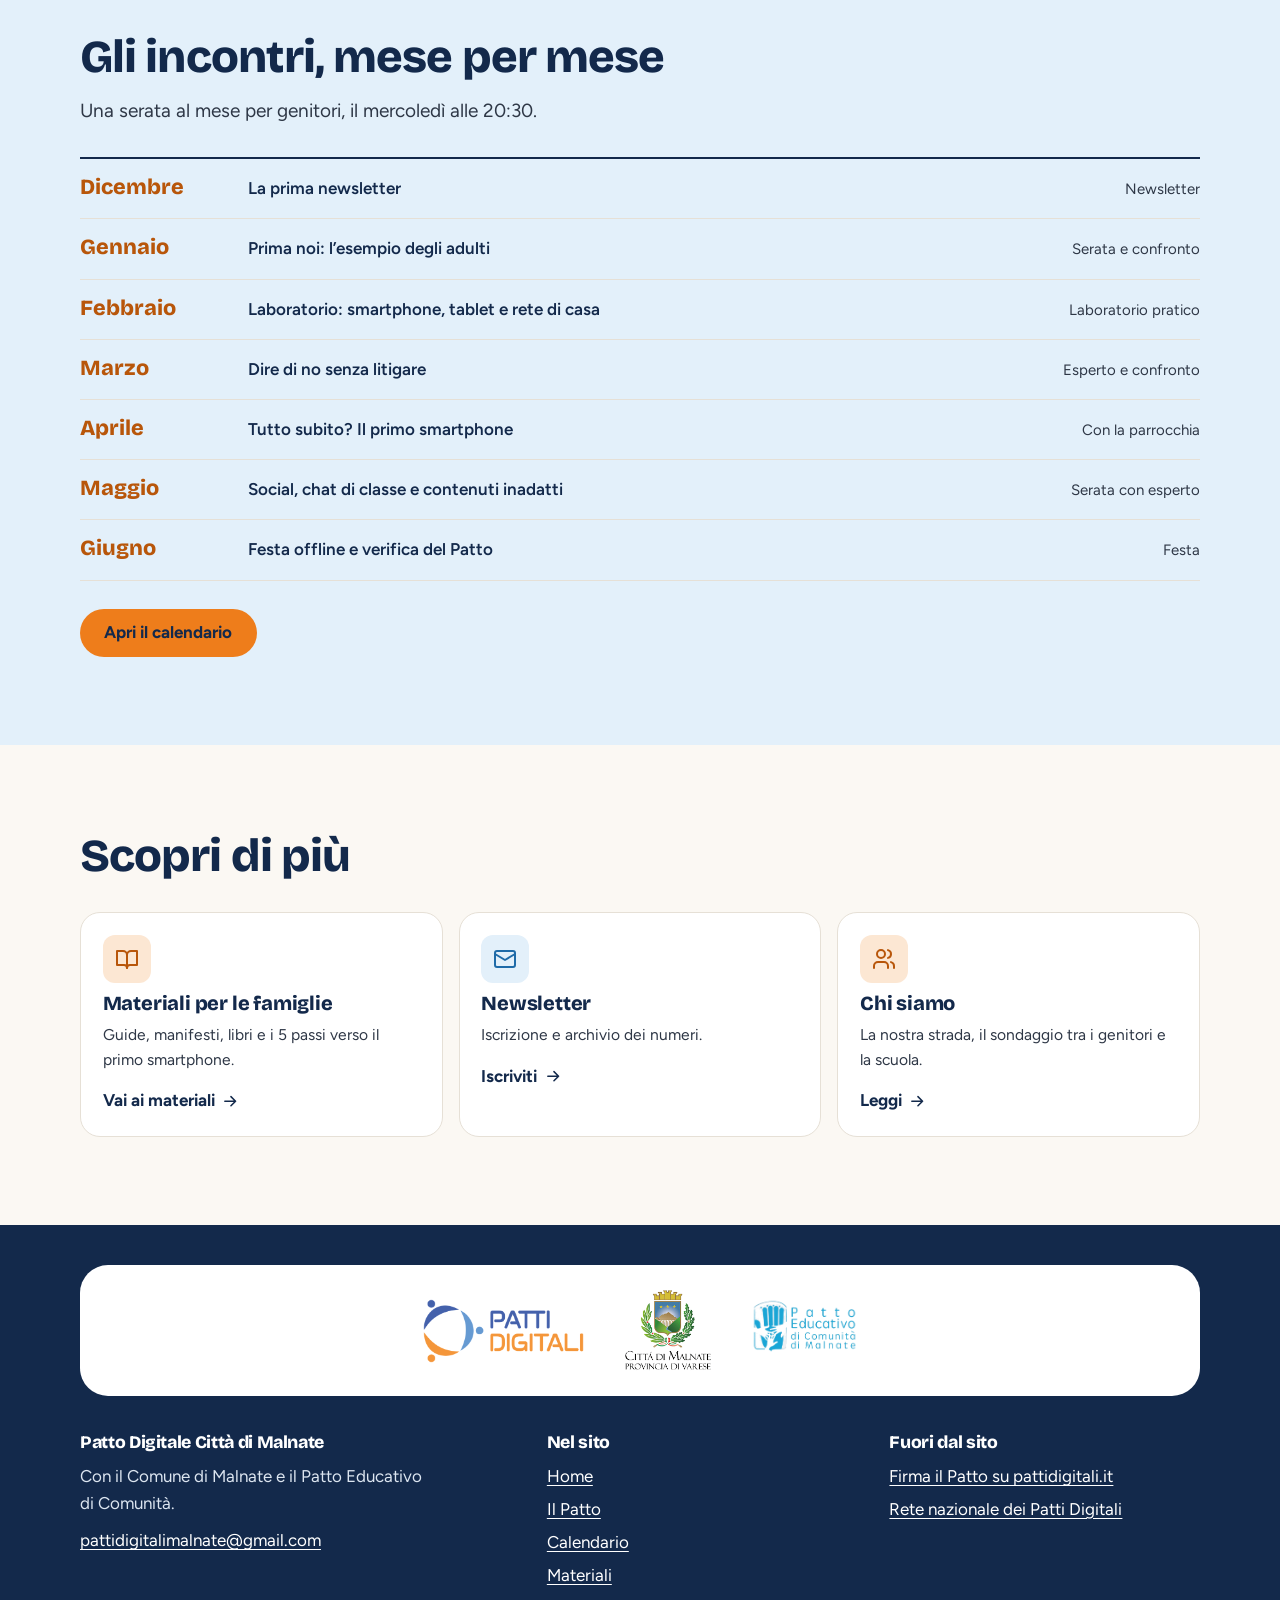
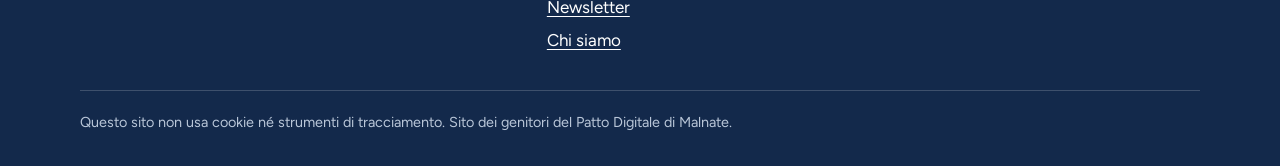
==== commit 6b65444a: "Tutti i link alla newsletter portano alla pagina Newsletter Co-Authored-By: Claude Sonnet 5.5 <norep" ====
--- a/index.html
+++ b/index.html
@@ -215,7 +215,6 @@
         <h2>Fuori dal sito</h2>
         <ul>
           <li><a href="https://pattidigitali.it/malnate/" target="_blank" rel="noopener">Firma il Patto su pattidigitali.it</a></li>
-          <li><a href="https://groups.google.com/g/pattidigitalimalnate" target="_blank" rel="noopener">Gruppo Google della newsletter</a></li>
           <li><a href="https://pattidigitali.it" target="_blank" rel="noopener">Rete nazionale dei Patti Digitali</a></li>
         </ul>
       </div>
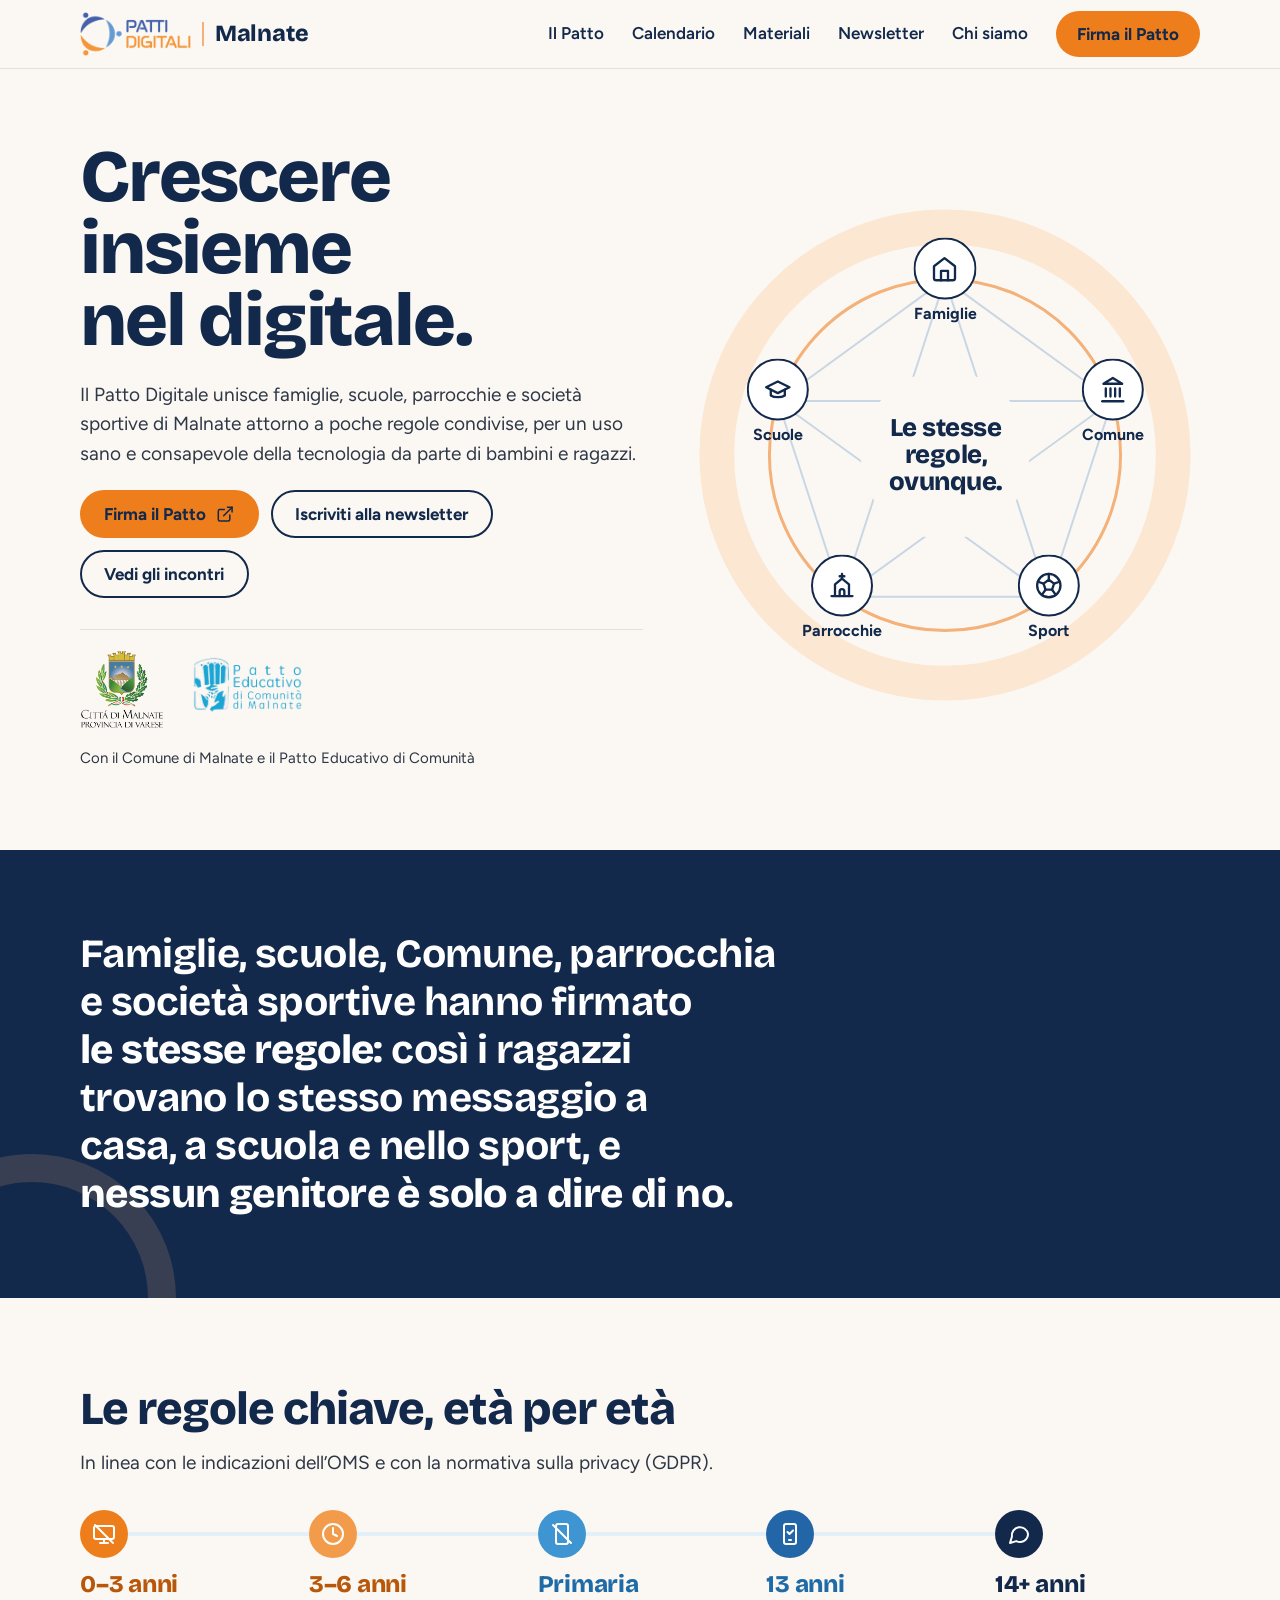
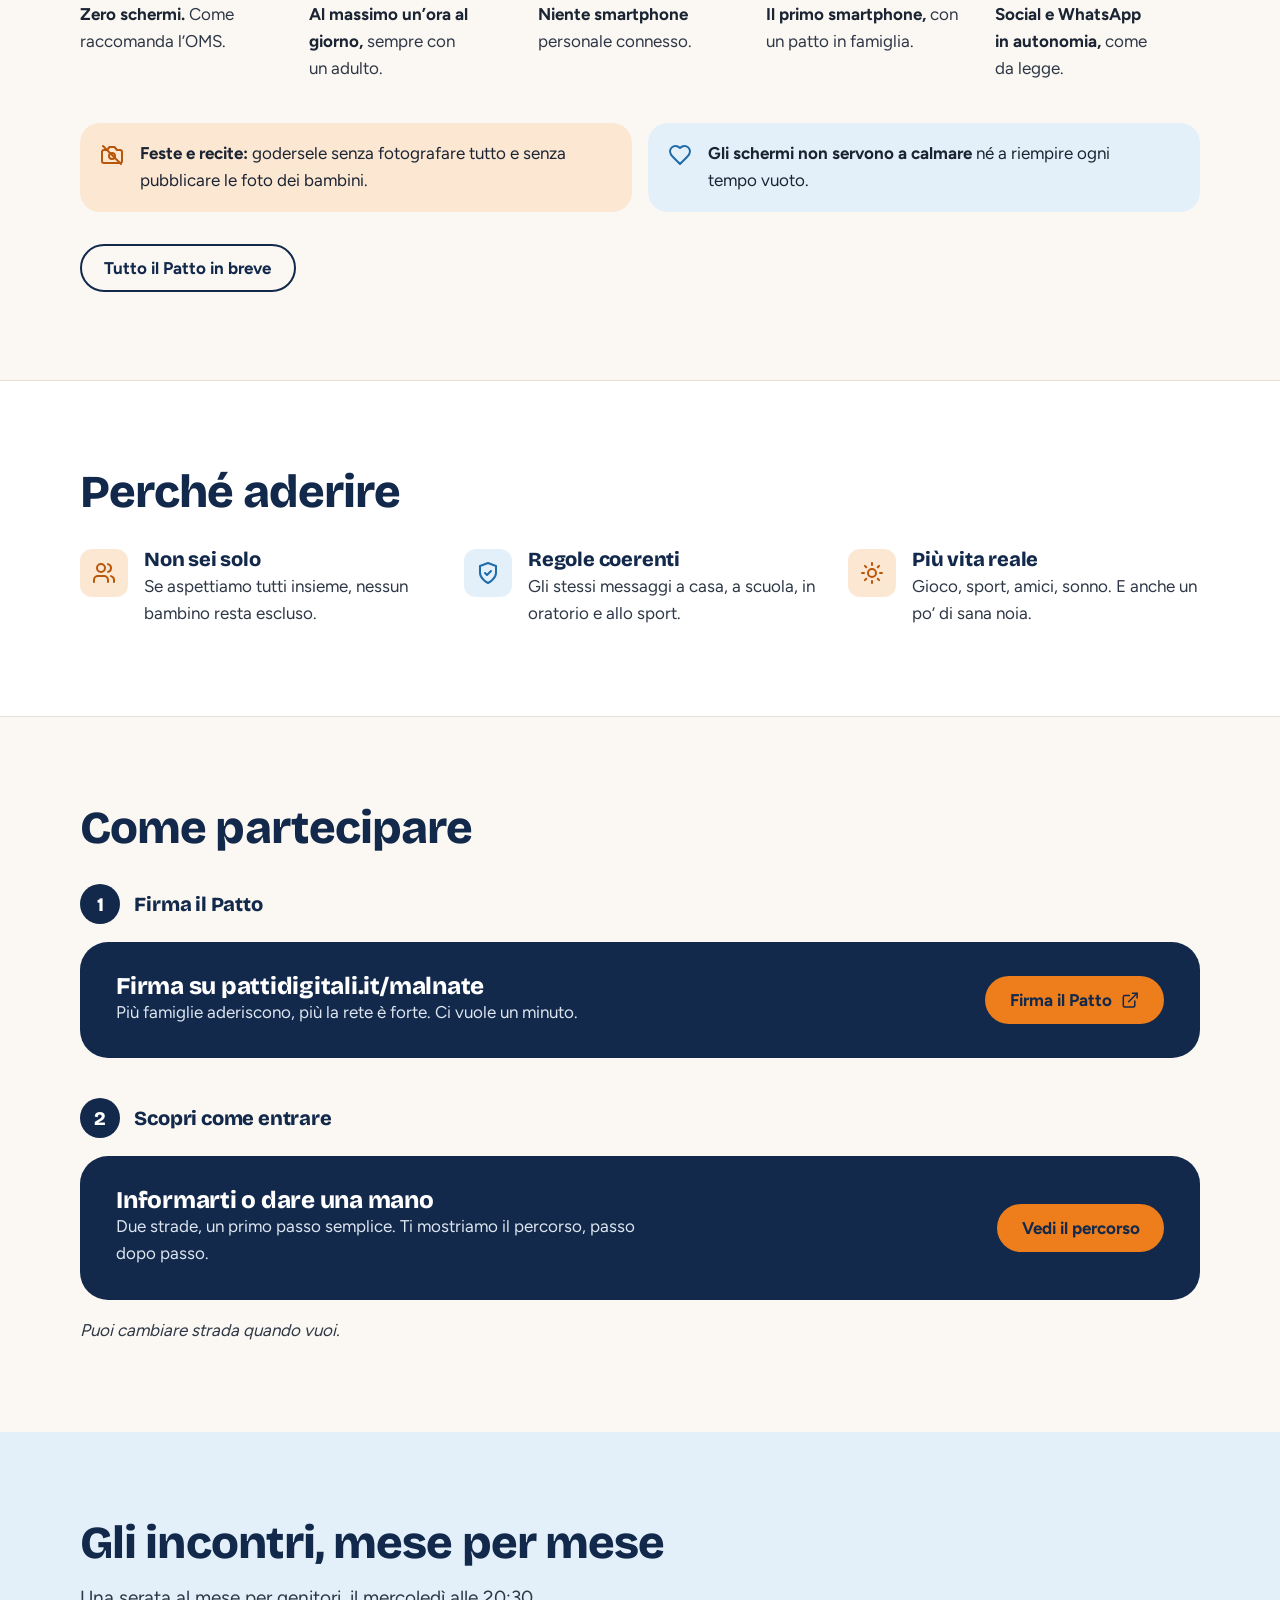
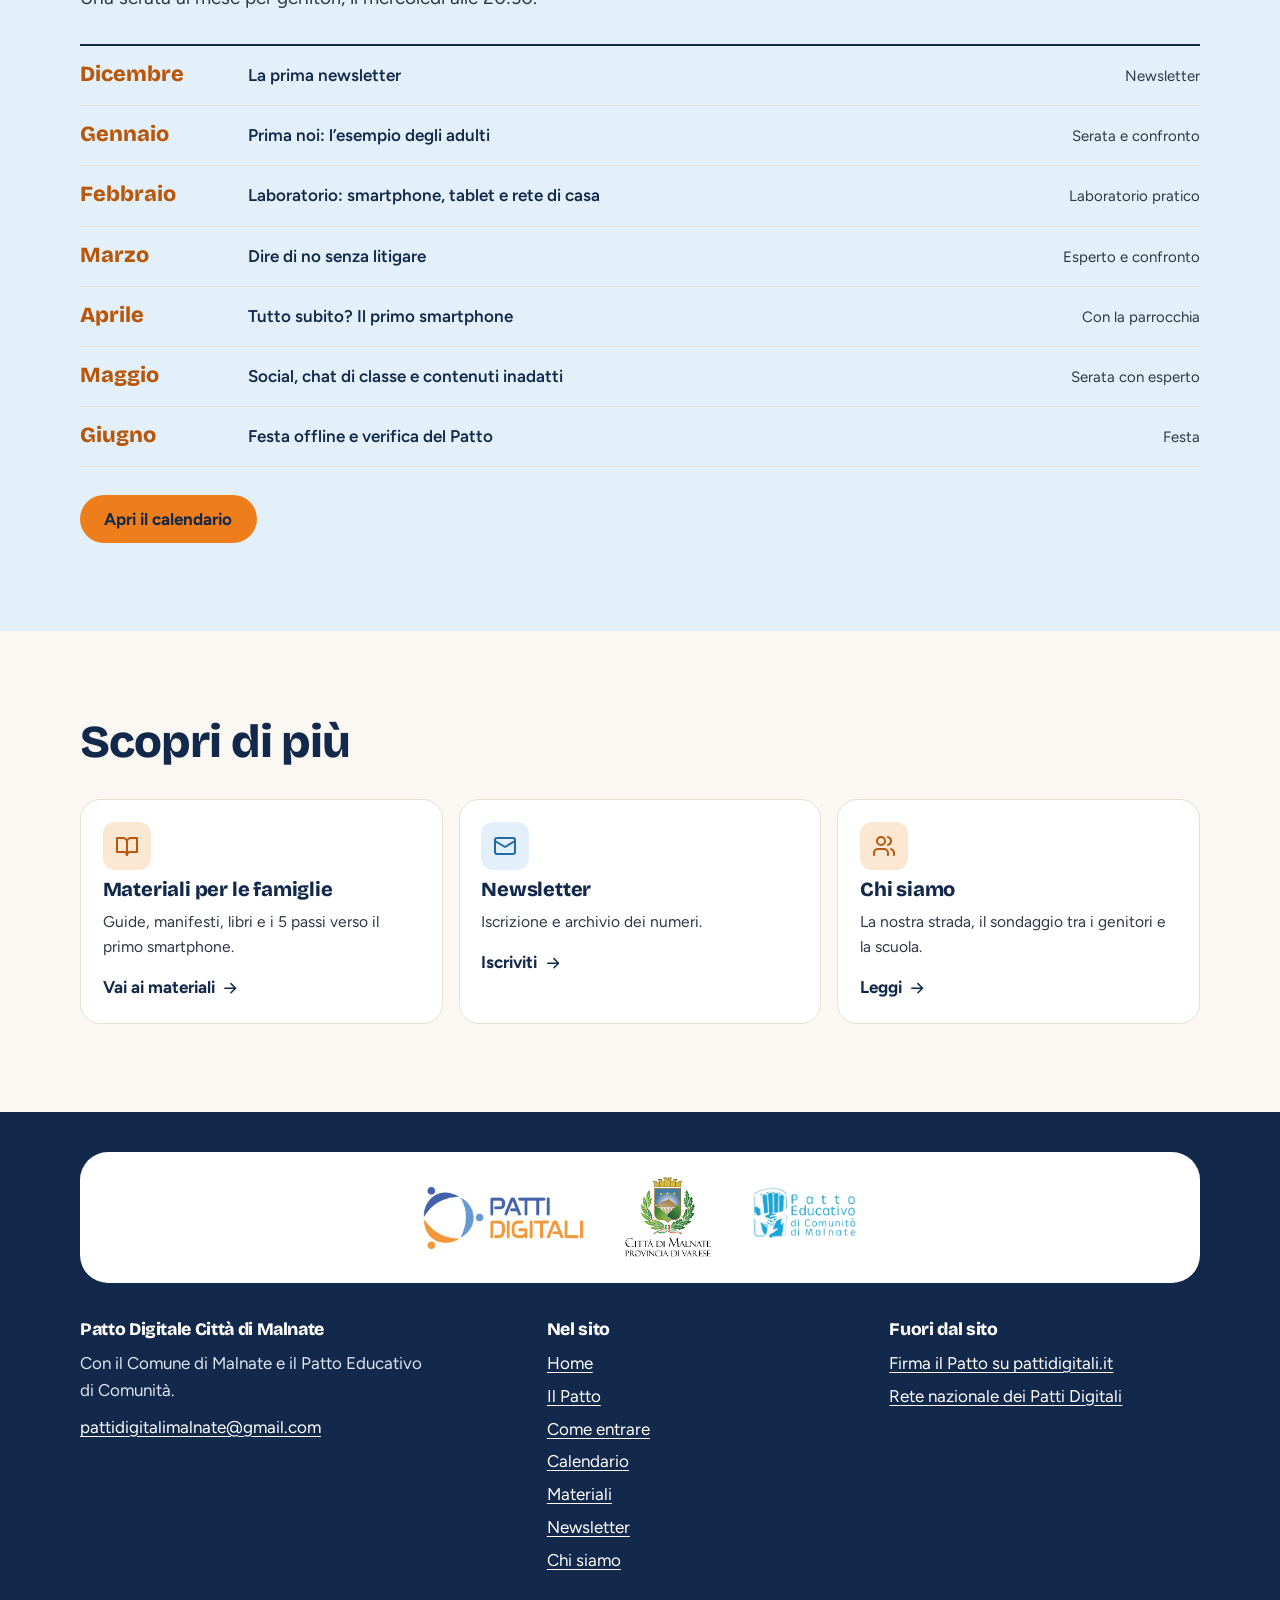
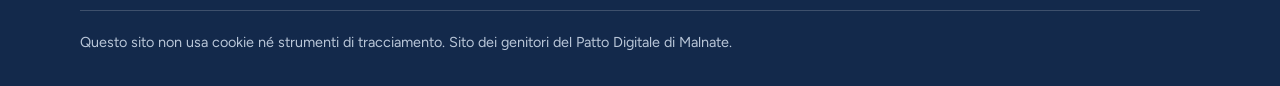
==== commit 1b498af7: "Nuova pagina Onboarding, punto 2 della home e link nel piè di pagina Co-Authored-By: Claude Sonnet 5" ====
--- a/index.html
+++ b/index.html
@@ -143,26 +143,13 @@
         </div>
       </div>
       <div class="step">
-        <div class="step__title"><span class="step__n" aria-hidden="true">2</span><h3>Scegli la tua strada</h3></div>
-        <div class="paths">
-          <div class="path path--info">
-            <h3>Mi informo</h3>
-            <ul class="path__list">
-              <li><svg class="icon icon--s" viewBox="0 0 24 24" aria-hidden="true"><rect x="2" y="4" width="20" height="16" rx="2"/><path d="m22 7-10 6L2 7"/></svg><span>Una newsletter al mese</span></li>
-              <li><svg class="icon icon--s" viewBox="0 0 24 24" aria-hidden="true"><rect x="3" y="4" width="18" height="18" rx="2"/><path d="M16 2v4M8 2v4M3 10h18"/></svg><span>Una serata al mese per genitori</span></li>
-              <li><svg class="icon icon--s" viewBox="0 0 24 24" aria-hidden="true"><path d="M2 4h6a4 4 0 0 1 4 4v13a3 3 0 0 0-3-3H2z"/><path d="M22 4h-6a4 4 0 0 0-4 4v13a3 3 0 0 1 3-3h7z"/></svg><span>Materiali da leggere quando vuoi</span></li>
-            </ul>
-            <a class="btn btn--ghost" href="newsletter.html">Iscriviti alla newsletter</a>
+        <div class="step__title"><span class="step__n" aria-hidden="true">2</span><h3>Scopri come entrare</h3></div>
+        <div class="sign">
+          <div>
+            <h3>Informarti o dare una mano</h3>
+            <p>Due strade, un primo passo semplice. Ti mostriamo il percorso, passo dopo passo.</p>
           </div>
-          <div class="path path--help">
-            <h3>Voglio dare una mano</h3>
-            <ul class="path__list">
-              <li><svg class="icon icon--s" viewBox="0 0 24 24" aria-hidden="true"><path d="M17 8h1a4 4 0 1 1 0 8h-1"/><path d="M3 8h14v9a4 4 0 0 1-4 4H7a4 4 0 0 1-4-4z"/><path d="M6 2v2M10 2v2M14 2v2"/></svg><span>Un caffè per conoscerci</span></li>
-              <li><svg class="icon icon--s" viewBox="0 0 24 24" aria-hidden="true"><path d="M2 12s3.6-7 10-7 10 7 10 7-3.6 7-10 7-10-7-10-7z"/><circle cx="12" cy="12" r="3"/></svg><span>Una prima serata insieme a noi</span></li>
-              <li><svg class="icon icon--s" viewBox="0 0 24 24" aria-hidden="true"><path d="m12 2 3.1 6.3 6.9 1-5 4.9 1.2 6.8-6.2-3.3-6.2 3.3L8 14.2l-5-4.9 6.9-1z"/></svg><span>Un piccolo compito, quello che ti piace</span></li>
-            </ul>
-            <a class="btn btn--ghost" href="mailto:pattidigitalimalnate@gmail.com">Scrivici</a>
-          </div>
+          <a class="btn btn--primary" href="onboarding.html">Vedi il percorso</a>
         </div>
         <p class="hint">Puoi cambiare strada quando vuoi.</p>
       </div>
@@ -209,7 +196,7 @@
       </div>
       <div>
         <h2>Nel sito</h2>
-        <ul><li><a href="index.html">Home</a></li><li><a href="il-patto.html">Il Patto</a></li><li><a href="calendario.html">Calendario</a></li><li><a href="materiali.html">Materiali</a></li><li><a href="newsletter.html">Newsletter</a></li><li><a href="chi-siamo.html">Chi siamo</a></li></ul>
+        <ul><li><a href="index.html">Home</a></li><li><a href="il-patto.html">Il Patto</a></li><li><a href="onboarding.html">Come entrare</a></li><li><a href="calendario.html">Calendario</a></li><li><a href="materiali.html">Materiali</a></li><li><a href="newsletter.html">Newsletter</a></li><li><a href="chi-siamo.html">Chi siamo</a></li></ul>
       </div>
       <div>
         <h2>Fuori dal sito</h2>
--- a/assets/css/style.css
+++ b/assets/css/style.css
@@ -808,6 +808,169 @@
   .howto { grid-template-columns: 1fr 26rem; gap: 3rem; }
 }
 
+/* ---------- Onboarding ---------- */
+.ob-route { list-style: none; margin: 0; padding: 0; display: grid; gap: 1.25rem; }
+.ob-stop { position: relative; display: grid; padding-left: 3.5rem; }
+.ob-stop::before {
+  content: "";
+  position: absolute;
+  left: 1.2rem;
+  top: 2.75rem;
+  bottom: -1.25rem;
+  width: 2px;
+  background: var(--peach);
+}
+.ob-stop:last-child::before { display: none; }
+.ob-stop__n {
+  position: absolute;
+  left: 0;
+  top: 0;
+  display: grid;
+  place-items: center;
+  width: 2.5rem;
+  height: 2.5rem;
+  border-radius: 50%;
+  background: var(--navy);
+  color: var(--white);
+  font: 800 1.2rem/1 var(--display);
+}
+.ob-stop__n .icon { width: 1.3rem; height: 1.3rem; }
+.ob-card {
+  display: grid;
+  gap: 0.5rem;
+  align-content: start;
+  padding: 1.1rem 1.25rem 1.25rem;
+  border-radius: var(--r-m);
+  background: var(--white);
+  border: 1px solid var(--line);
+}
+.ob-card h3 { font-size: 1.2rem; line-height: 1.2; }
+.ob-card p { color: var(--ink-soft); }
+.ob-card .pill { justify-self: start; margin-top: 0.15rem; }
+.ob-card .btn { justify-self: start; margin-top: 0.4rem; }
+.ob-go {
+  display: inline-flex;
+  align-items: center;
+  gap: 0.4rem;
+  justify-self: start;
+  margin-top: 0.3rem;
+  font-weight: 700;
+  color: var(--navy);
+}
+.ob-go:hover { color: var(--orange-deep); }
+.ob-stop--goal .ob-card { border: 2px solid var(--orange); }
+.ob-stop--goal .ob-stop__n { background: var(--orange); color: var(--navy); }
+.ob-stop--goal .pill { background: var(--orange); color: var(--navy); }
+
+.ob-fork__choices { display: grid; gap: 1rem; }
+.ob-choice {
+  display: grid;
+  gap: 0.4rem;
+  align-content: start;
+  padding: 1.25rem 1.4rem;
+  border: 2px solid transparent;
+  border-radius: var(--r-l);
+  color: var(--navy);
+  text-decoration: none;
+}
+.ob-choice p { color: var(--ink-soft); }
+.ob-choice--info { background: var(--sky); }
+.ob-choice--help { background: var(--peach-pale); }
+.ob-choice:hover { border-color: var(--navy); color: var(--navy); }
+.ob-choice__go { display: inline-flex; align-items: center; gap: 0.4rem; margin-top: 0.4rem; font-weight: 700; }
+
+.ob-branch {
+  display: grid;
+  gap: 1.75rem;
+  padding: 1.5rem 1.1rem;
+  border-radius: var(--r-l);
+  scroll-margin-top: 5.5rem;
+}
+.ob-branch--info { background: var(--sky); }
+.ob-branch--help { background: var(--peach-pale); }
+.ob-branch__head { display: grid; gap: 0.5rem; }
+.ob-branch--info .ob-stop::before { background: #a9cbe6; }
+.ob-branch--info .ob-stop__n { background: var(--blue-deep); }
+.ob-branch--help .ob-stop::before { background: var(--peach); }
+.ob-branch--help .ob-stop__n { background: var(--navy); }
+.ob-branch--help .ob-stop--goal .ob-stop__n { background: var(--orange); }
+.ob-branch--info .ob-card .pill { background: var(--sky); }
+.ob-branch--help .ob-card .pill { background: var(--peach-pale); color: #9a4608; }
+.ob-branch--help .ob-stop--goal .pill { background: var(--orange); color: var(--navy); }
+
+.ob-bridge {
+  display: grid;
+  gap: 0.9rem;
+  justify-items: start;
+  padding: 1.1rem 1.25rem;
+  border: 2px dashed var(--blue-mid);
+  border-radius: var(--r-m);
+  background: var(--white);
+}
+.ob-sub { display: grid; gap: 0.75rem; align-content: start; }
+.ob-sub > p { color: var(--ink-soft); }
+.ob-kit, .ob-areas { list-style: none; margin: 0.25rem 0 0; padding: 0; display: grid; gap: 0.75rem; }
+.ob-kit { align-items: start; }
+.ob-kit li {
+  display: flex;
+  gap: 0.8rem;
+  align-items: flex-start;
+  padding: 0.9rem 1.1rem;
+  border-radius: var(--r-m);
+  background: var(--white);
+  border: 1px solid var(--line);
+}
+.ob-kit .icon { color: var(--orange-deep); margin-top: 0.2rem; }
+.ob-kit a { font-weight: 700; color: var(--navy); }
+.ob-kit strong { color: var(--navy); }
+.ob-kit span { display: block; color: var(--ink-soft); }
+.ob-area {
+  display: grid;
+  grid-template-columns: auto 1fr;
+  column-gap: 1rem;
+  row-gap: 0.1rem;
+  align-items: center;
+  align-content: center;
+  padding: 0.9rem 1.1rem;
+  border-radius: var(--r-m);
+  background: var(--white);
+  border: 1px solid var(--line);
+}
+.ob-area__icon {
+  grid-row: span 2;
+  display: grid;
+  place-items: center;
+  width: 2.75rem;
+  height: 2.75rem;
+  border-radius: var(--r-s);
+  background: var(--peach-pale);
+  color: var(--orange-deep);
+}
+.ob-area strong { color: var(--navy); }
+.ob-area > span:last-child { color: var(--ink-soft); font-size: 0.975rem; }
+
+@media (min-width: 36rem) {
+  .ob-areas { grid-template-columns: 1fr 1fr; }
+}
+@media (min-width: 60rem) {
+  .ob-fork__choices { grid-template-columns: 1fr 1fr; }
+  .ob-branch { padding: 2.5rem; gap: 2.25rem; }
+  .ob-route--row { grid-auto-flow: column; grid-auto-columns: 1fr; gap: 1.5rem; }
+  .ob-route--row .ob-stop { padding: 3.25rem 0 0; }
+  .ob-route--row .ob-stop::before {
+    left: 2.75rem;
+    right: -1.25rem;
+    top: 1.2rem;
+    bottom: auto;
+    width: auto;
+    height: 2px;
+  }
+  .ob-route--two { grid-auto-columns: minmax(0, 1fr); max-width: 56rem; }
+  .ob-areas { grid-template-columns: 1fr 1fr 1fr; }
+  .ob-kit { grid-template-columns: 1fr 1fr; }
+  .ob-bridge { grid-template-columns: 1fr auto; align-items: center; }
+}
+
 .sr-only {
   position: absolute;
   width: 1px;
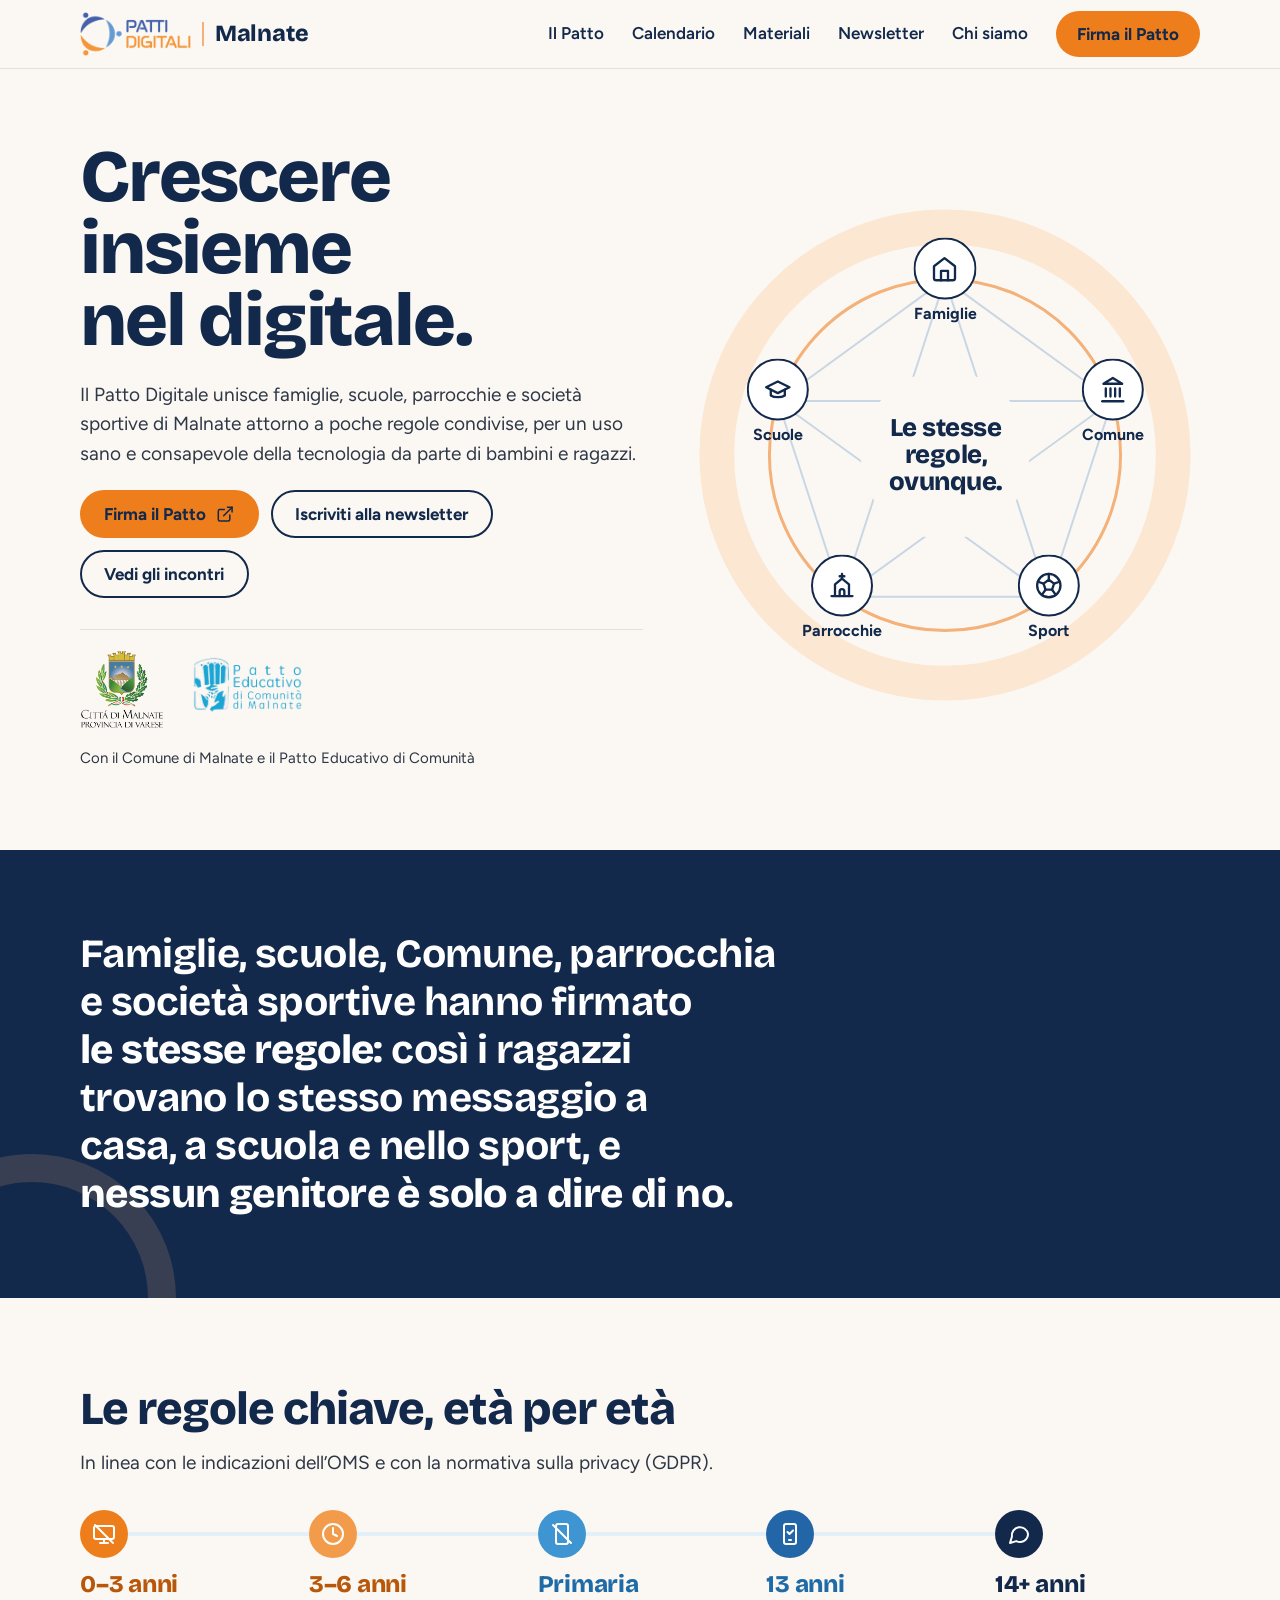
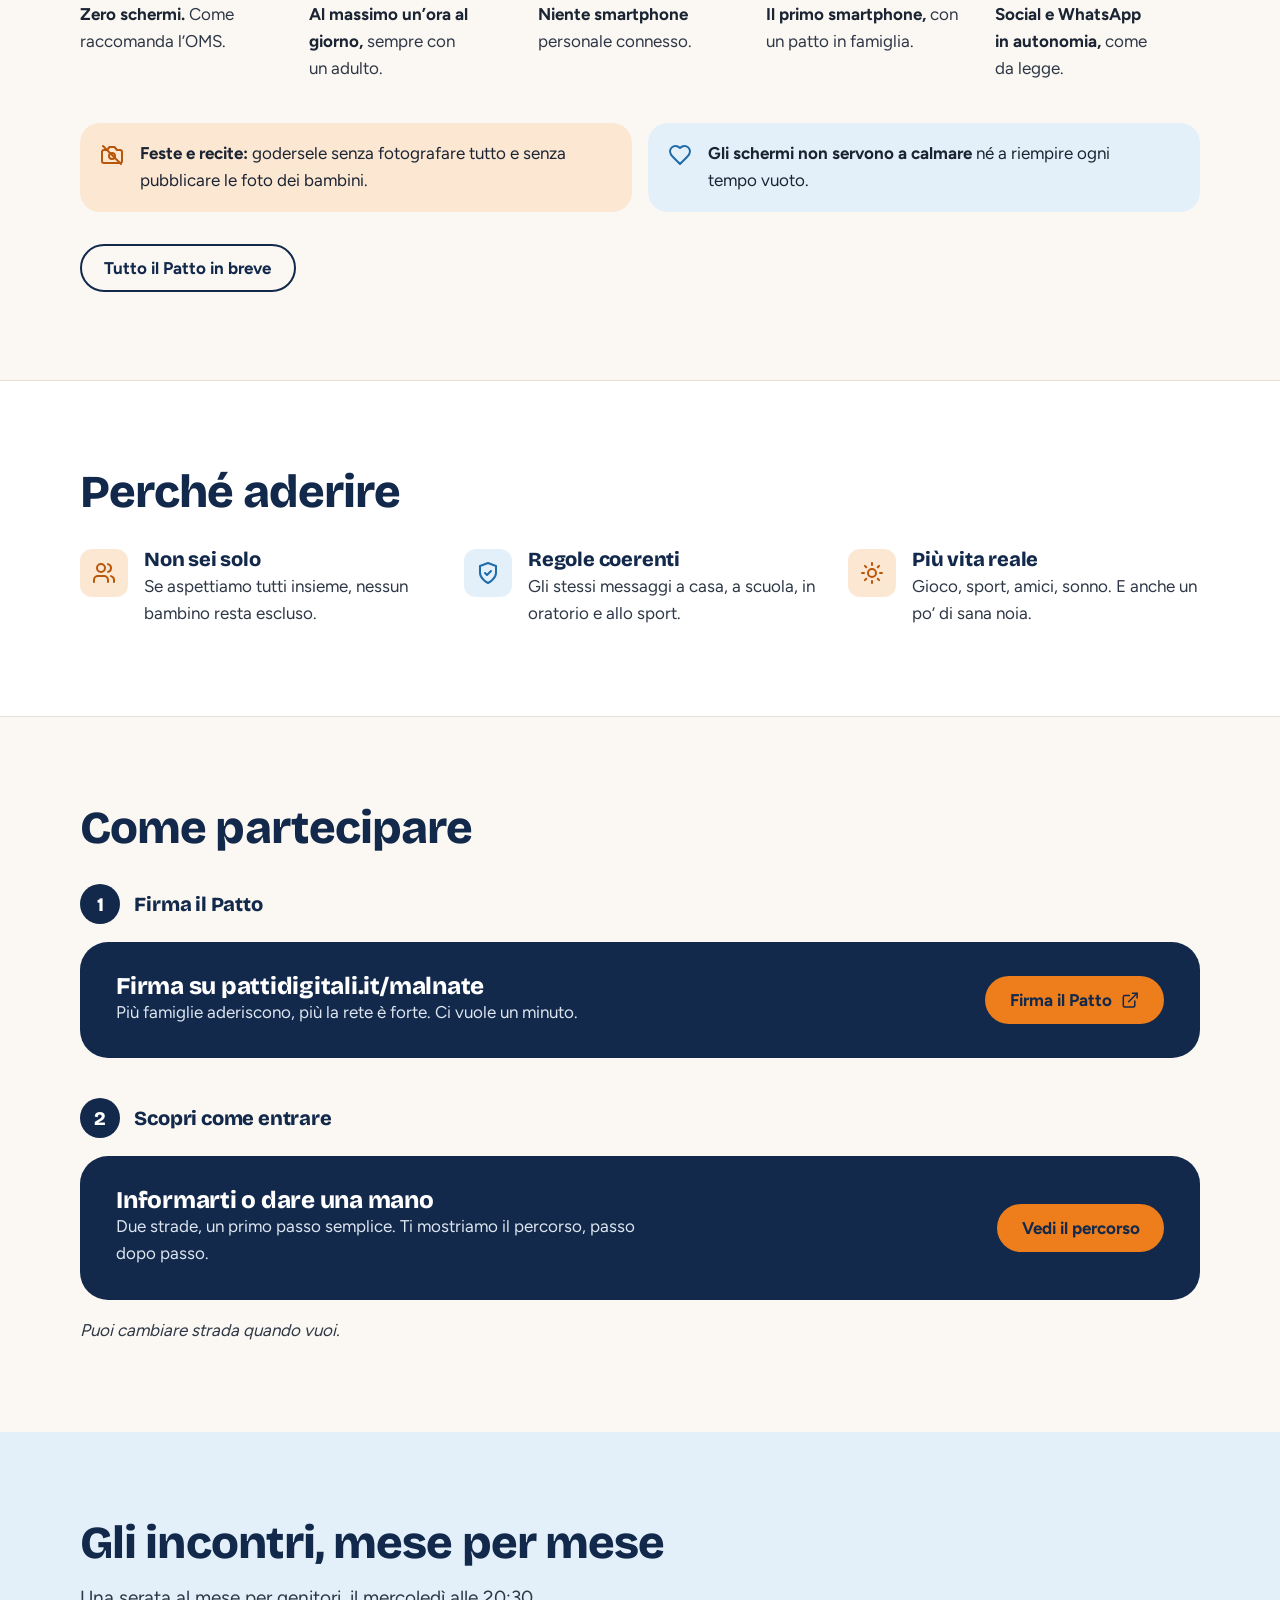
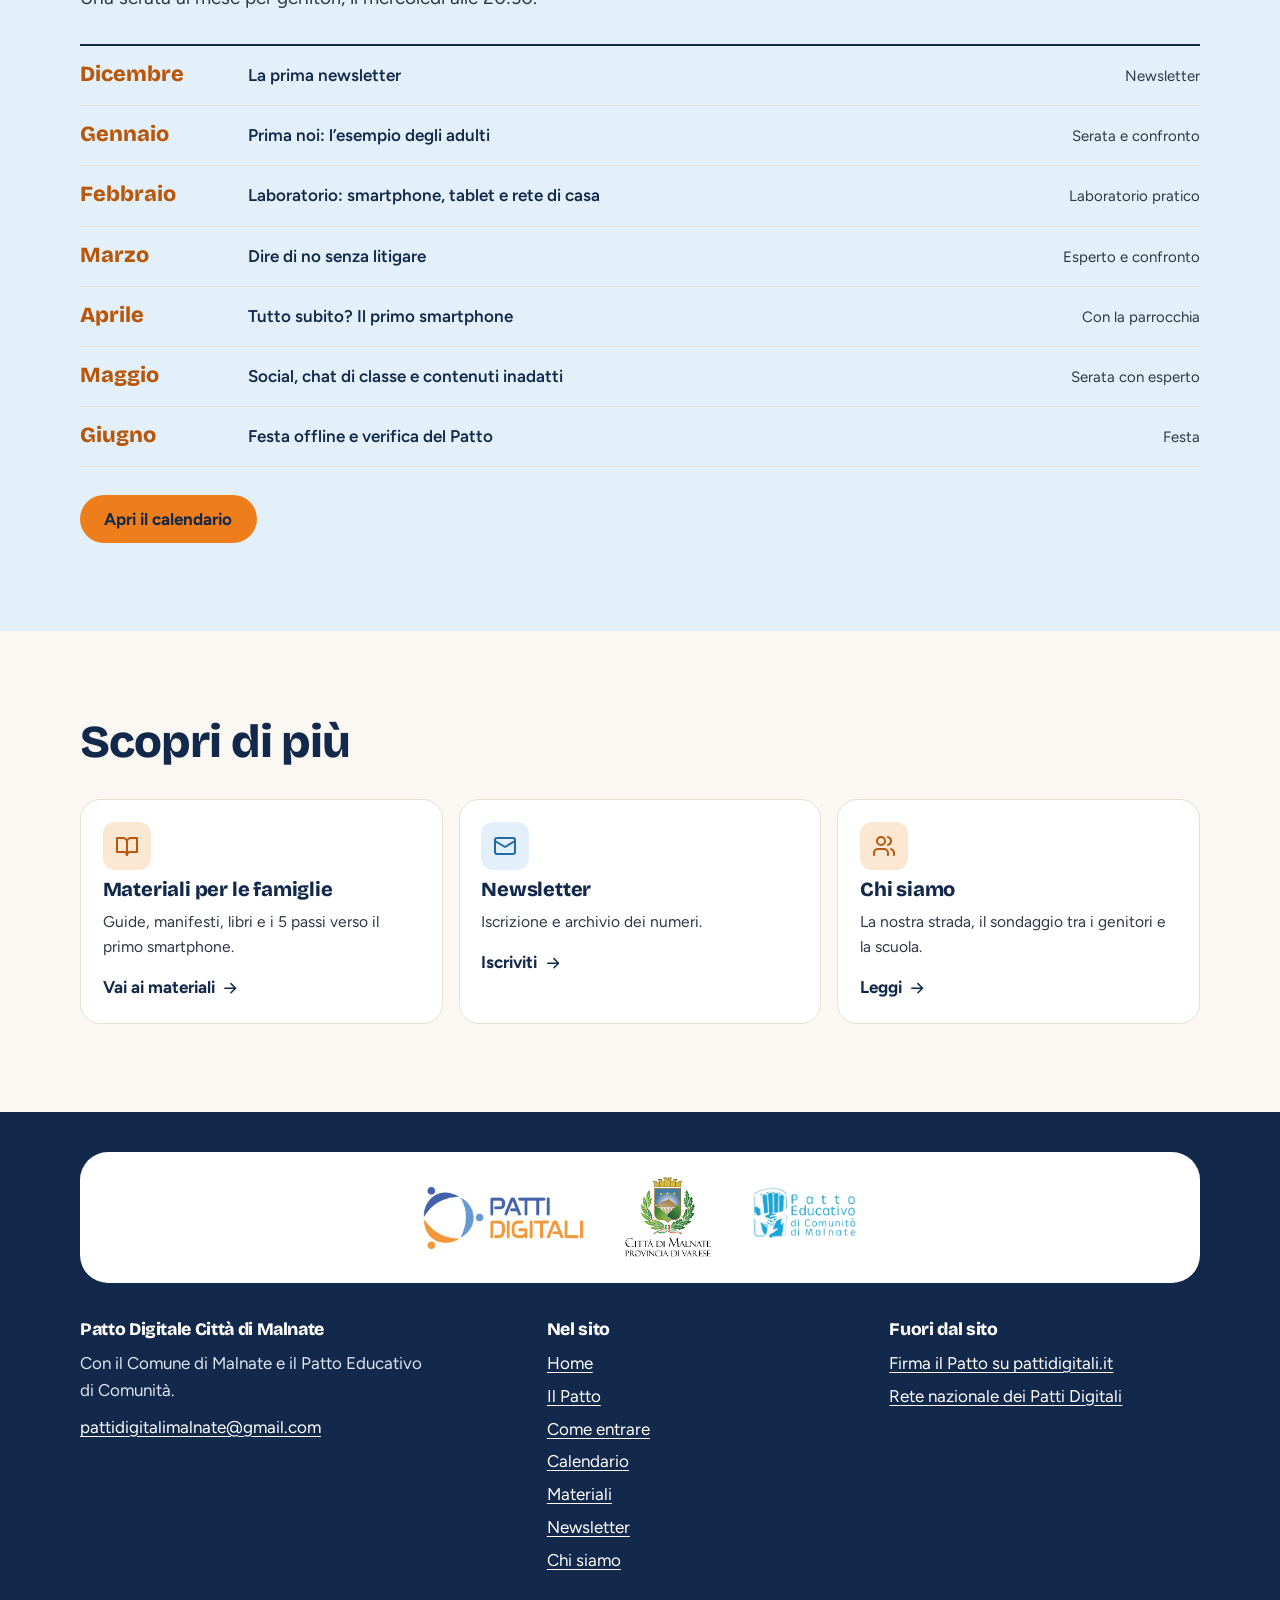
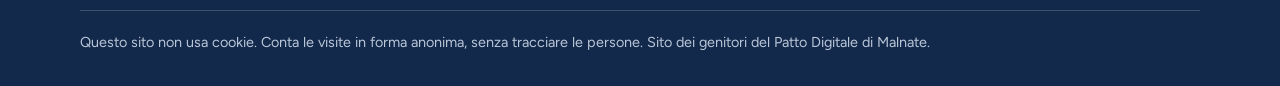
==== commit 7cf7a0c7: "Piè di pagina: testo aggiornato per le statistiche anonime di Netlify Co-Authored-By: Claude Sonnet " ====
--- a/index.html
+++ b/index.html
@@ -206,7 +206,7 @@
         </ul>
       </div>
     </div>
-    <p class="footer-legal">Questo sito non usa cookie né strumenti di tracciamento. Sito dei genitori del Patto Digitale di Malnate.</p>
+    <p class="footer-legal">Questo sito non usa cookie. Conta le visite in forma anonima, senza tracciare le persone. Sito dei genitori del Patto Digitale di Malnate.</p>
   </div>
 </footer>
 <script src="assets/js/main.js" defer></script>
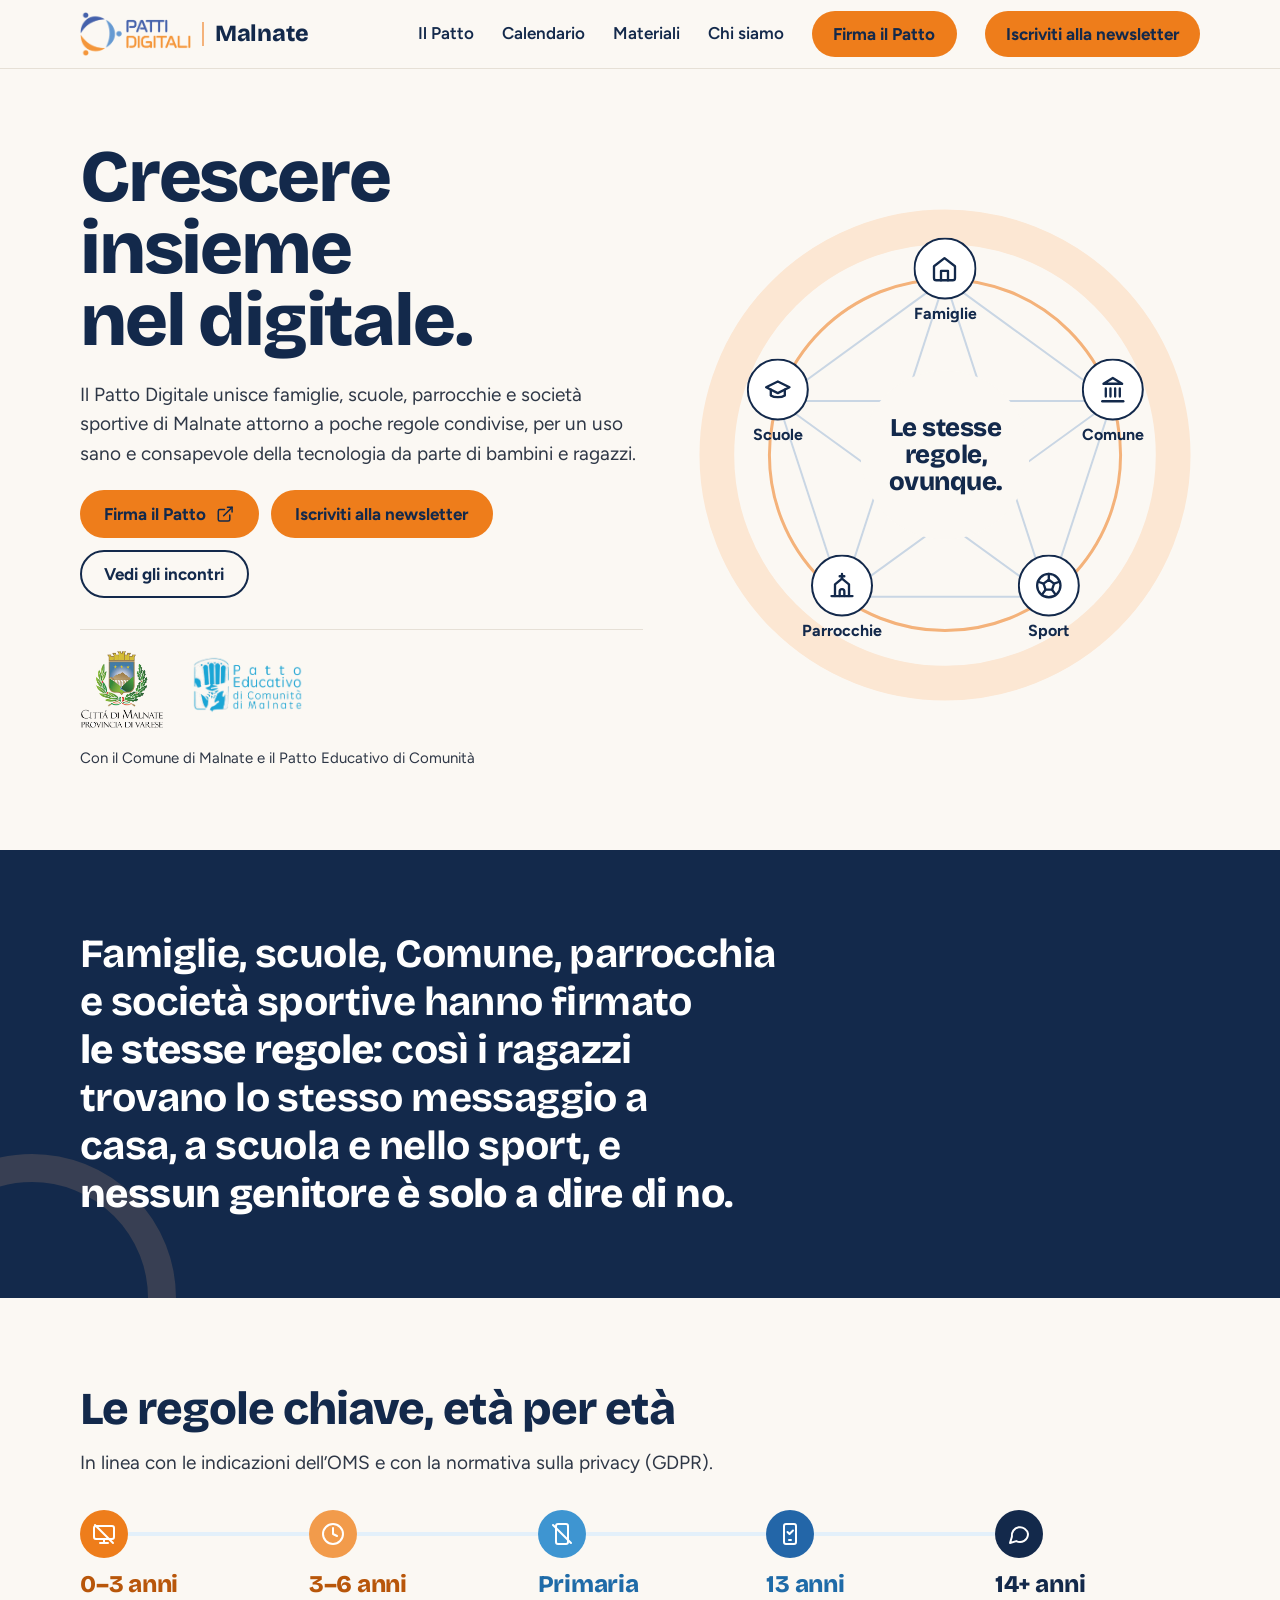
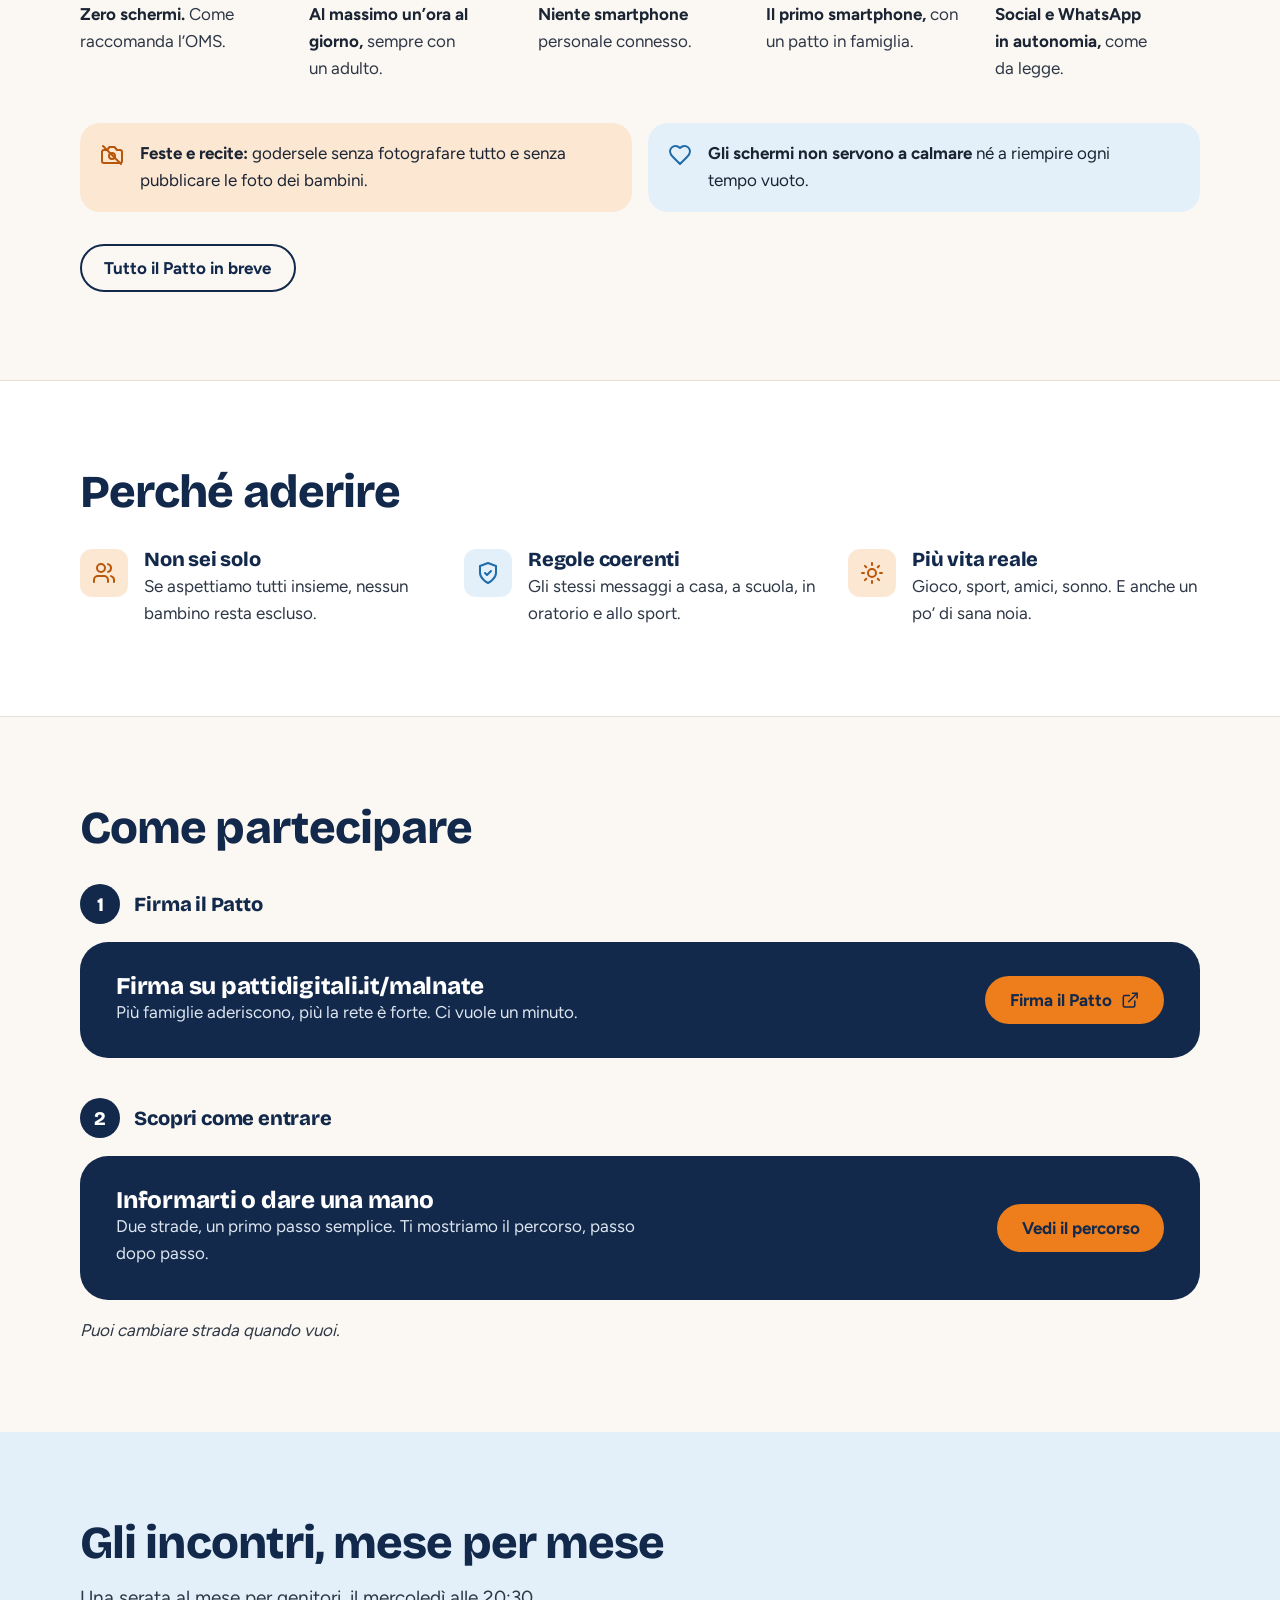
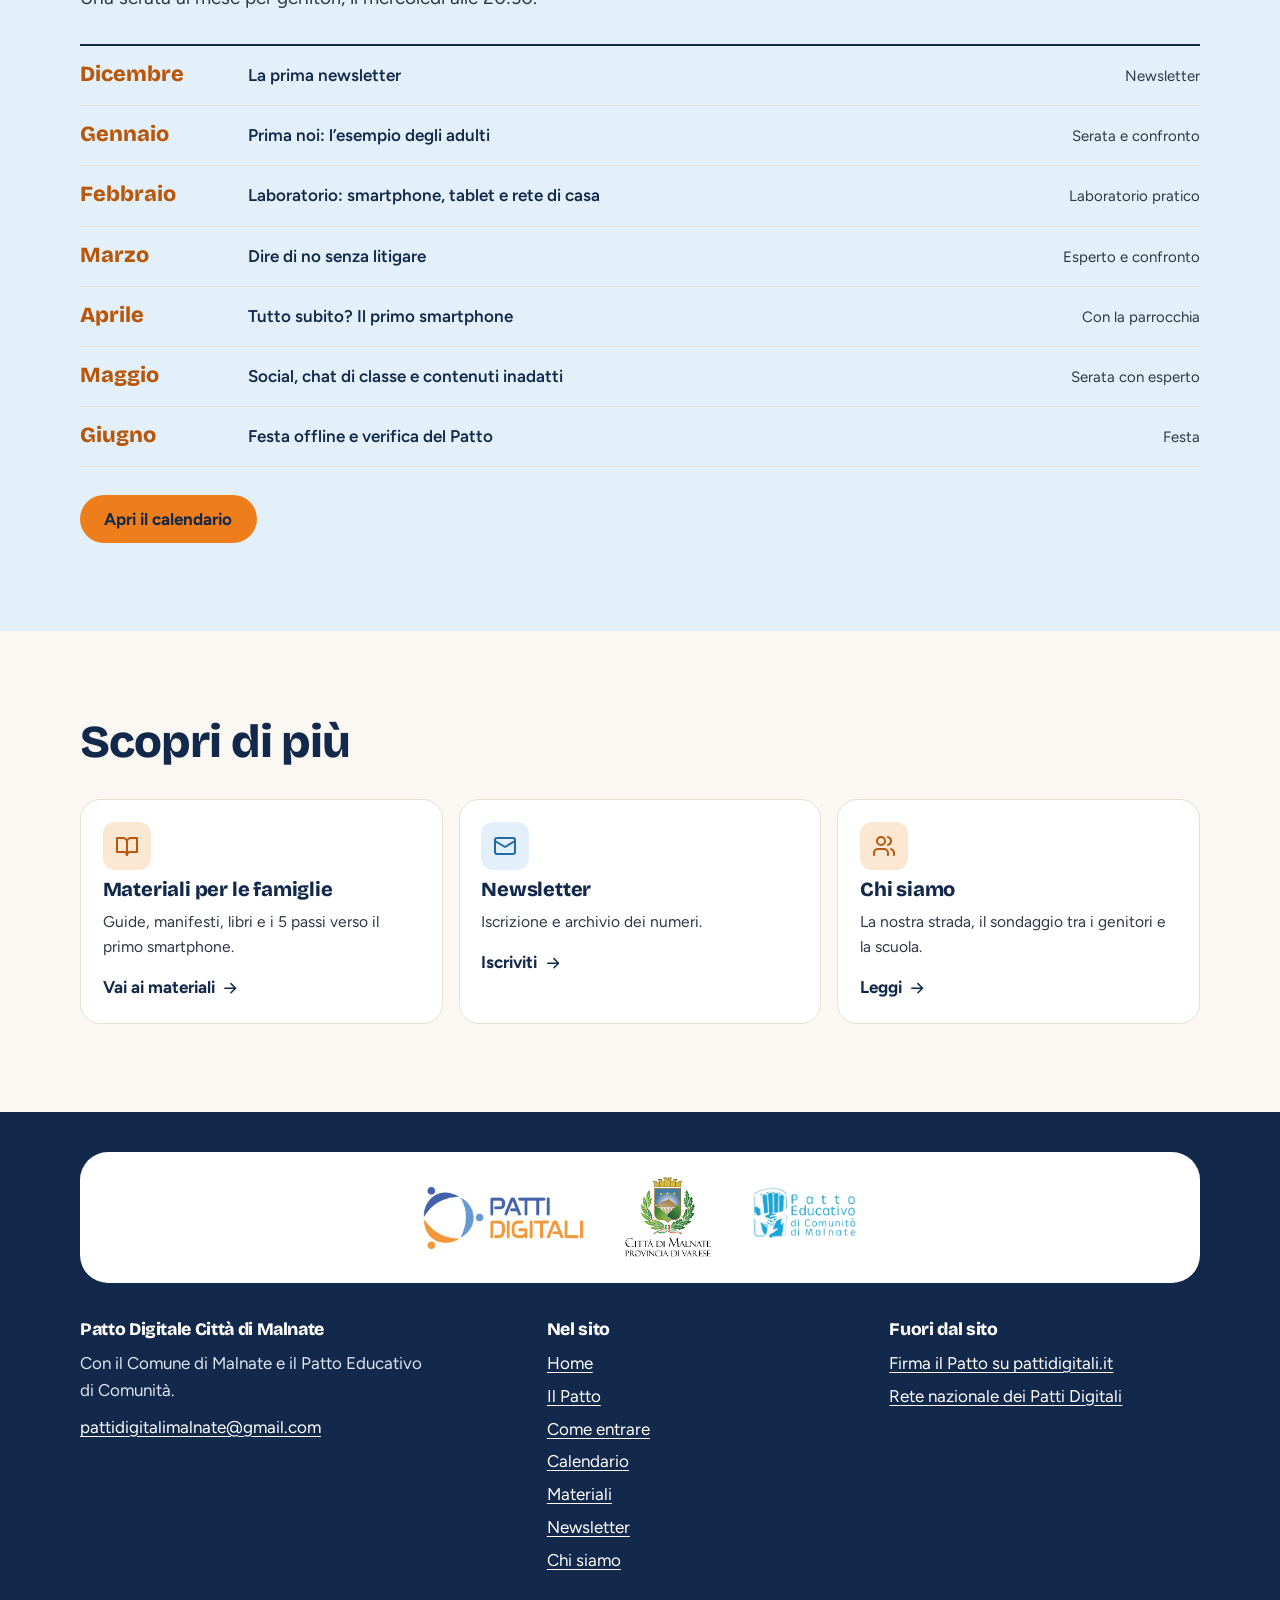
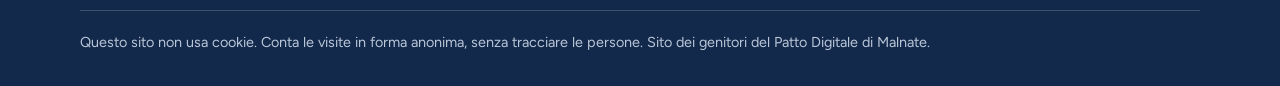
==== commit 805277d3: "Newsletter: bottone alla pari di Firma il Patto, nella home e nel menu dell'header Il menu desktop p" ====
--- a/index.html
+++ b/index.html
@@ -29,8 +29,9 @@
     <nav class="nav" aria-label="Menu principale" data-open="false">
       <button class="nav__toggle" type="button" aria-expanded="false" aria-controls="menu"><svg class="icon icon--s" viewBox="0 0 24 24" aria-hidden="true"><path d="M4 6h16M4 12h16M4 18h16"/></svg><span class="nav__toggle-label">Menu</span></button>
       <ul class="nav__list" id="menu">
-        <li><a class="nav__link" href="il-patto.html">Il Patto</a></li><li><a class="nav__link" href="calendario.html">Calendario</a></li><li><a class="nav__link" href="materiali.html">Materiali</a></li><li><a class="nav__link" href="newsletter.html">Newsletter</a></li><li><a class="nav__link" href="chi-siamo.html">Chi siamo</a></li>
+        <li><a class="nav__link" href="il-patto.html">Il Patto</a></li><li><a class="nav__link" href="calendario.html">Calendario</a></li><li><a class="nav__link" href="materiali.html">Materiali</a></li><li><a class="nav__link" href="chi-siamo.html">Chi siamo</a></li>
         <li class="nav__cta"><a class="btn btn--primary" href="https://pattidigitali.it/malnate/" target="_blank" rel="noopener">Firma il Patto</a></li>
+        <li class="nav__cta"><a class="btn btn--primary" href="newsletter.html">Iscriviti alla newsletter</a></li>
       </ul>
     </nav>
   </div>
@@ -44,7 +45,7 @@
       <p class="lead">Il Patto Digitale unisce famiglie, scuole, parrocchie e società sportive di Malnate attorno a poche regole condivise, per un uso sano e consapevole della tecnologia da parte di bambini e ragazzi.</p>
       <div class="btn-row">
         <a class="btn btn--primary" href="https://pattidigitali.it/malnate/" target="_blank" rel="noopener">Firma il Patto<svg class="icon icon--s" viewBox="0 0 24 24" aria-hidden="true"><path d="M15 3h6v6"/><path d="M10 14 21 3"/><path d="M18 13v6a2 2 0 0 1-2 2H5a2 2 0 0 1-2-2V8a2 2 0 0 1 2-2h6"/></svg></a>
-        <a class="btn btn--ghost" href="newsletter.html">Iscriviti alla newsletter</a>
+        <a class="btn btn--primary" href="newsletter.html">Iscriviti alla newsletter</a>
         <a class="btn btn--ghost" href="calendario.html">Vedi gli incontri</a>
       </div>
       <div class="hero__partners">
--- a/assets/css/style.css
+++ b/assets/css/style.css
@@ -217,13 +217,14 @@
 .js .nav[data-open="true"] .nav__link { padding: 0.9rem 0; border-bottom: 1px solid var(--line); }
 .js .nav[data-open="true"] .nav__link[aria-current="page"] { box-shadow: none; color: var(--orange-deep); }
 .nav__cta { margin-top: 1rem; }
+.nav__cta + .nav__cta { margin-top: 0.75rem; }
 .nav__cta .btn { width: 100%; }
 html:not(.js) .site-header__bar { flex-wrap: wrap; padding-block: 0.5rem; }
 html:not(.js) .nav__toggle { display: none; }
 html:not(.js) .nav__list { display: flex; flex-wrap: wrap; gap: 0 1.25rem; }
 html:not(.js) .nav__cta { display: none; }
 
-@media (min-width: 60rem) {
+@media (min-width: 72rem) {
   .brand img { height: 2.75rem; }
   .brand__place { font-size: 1.45rem; }
   .nav__toggle { display: none; }
@@ -240,8 +241,9 @@
   }
   .nav__link,
   .js .nav[data-open="true"] .nav__link { padding: 0.5rem 0; border: 0; }
-  .nav__cta { margin: 0; }
-  .nav__cta .btn { width: auto; min-height: 2.75rem; padding-inline: 1.2rem; }
+  .nav__cta,
+  .nav__cta + .nav__cta { margin: 0; }
+  .nav__cta .btn { width: auto; min-height: 2.75rem; padding-inline: 1.2rem; white-space: nowrap; }
 }
 
 /* ---------- Sezioni ---------- */
